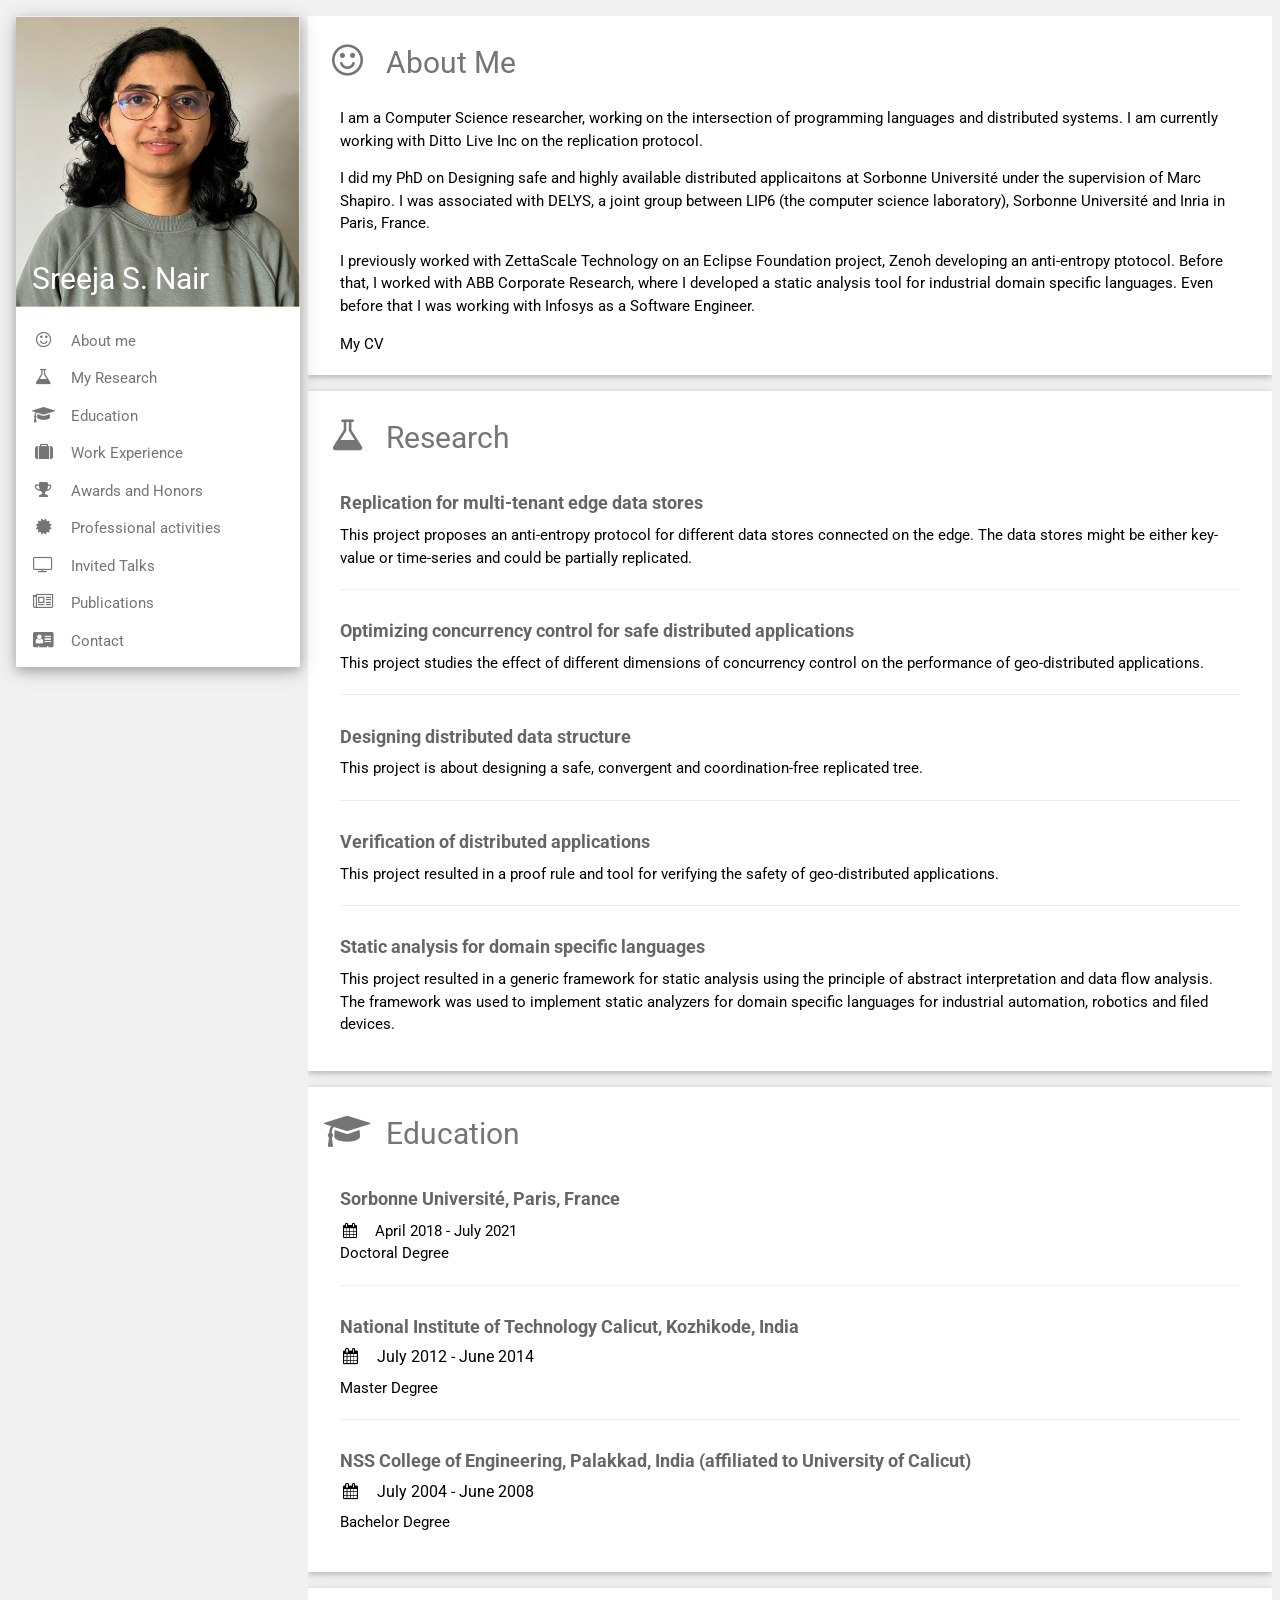
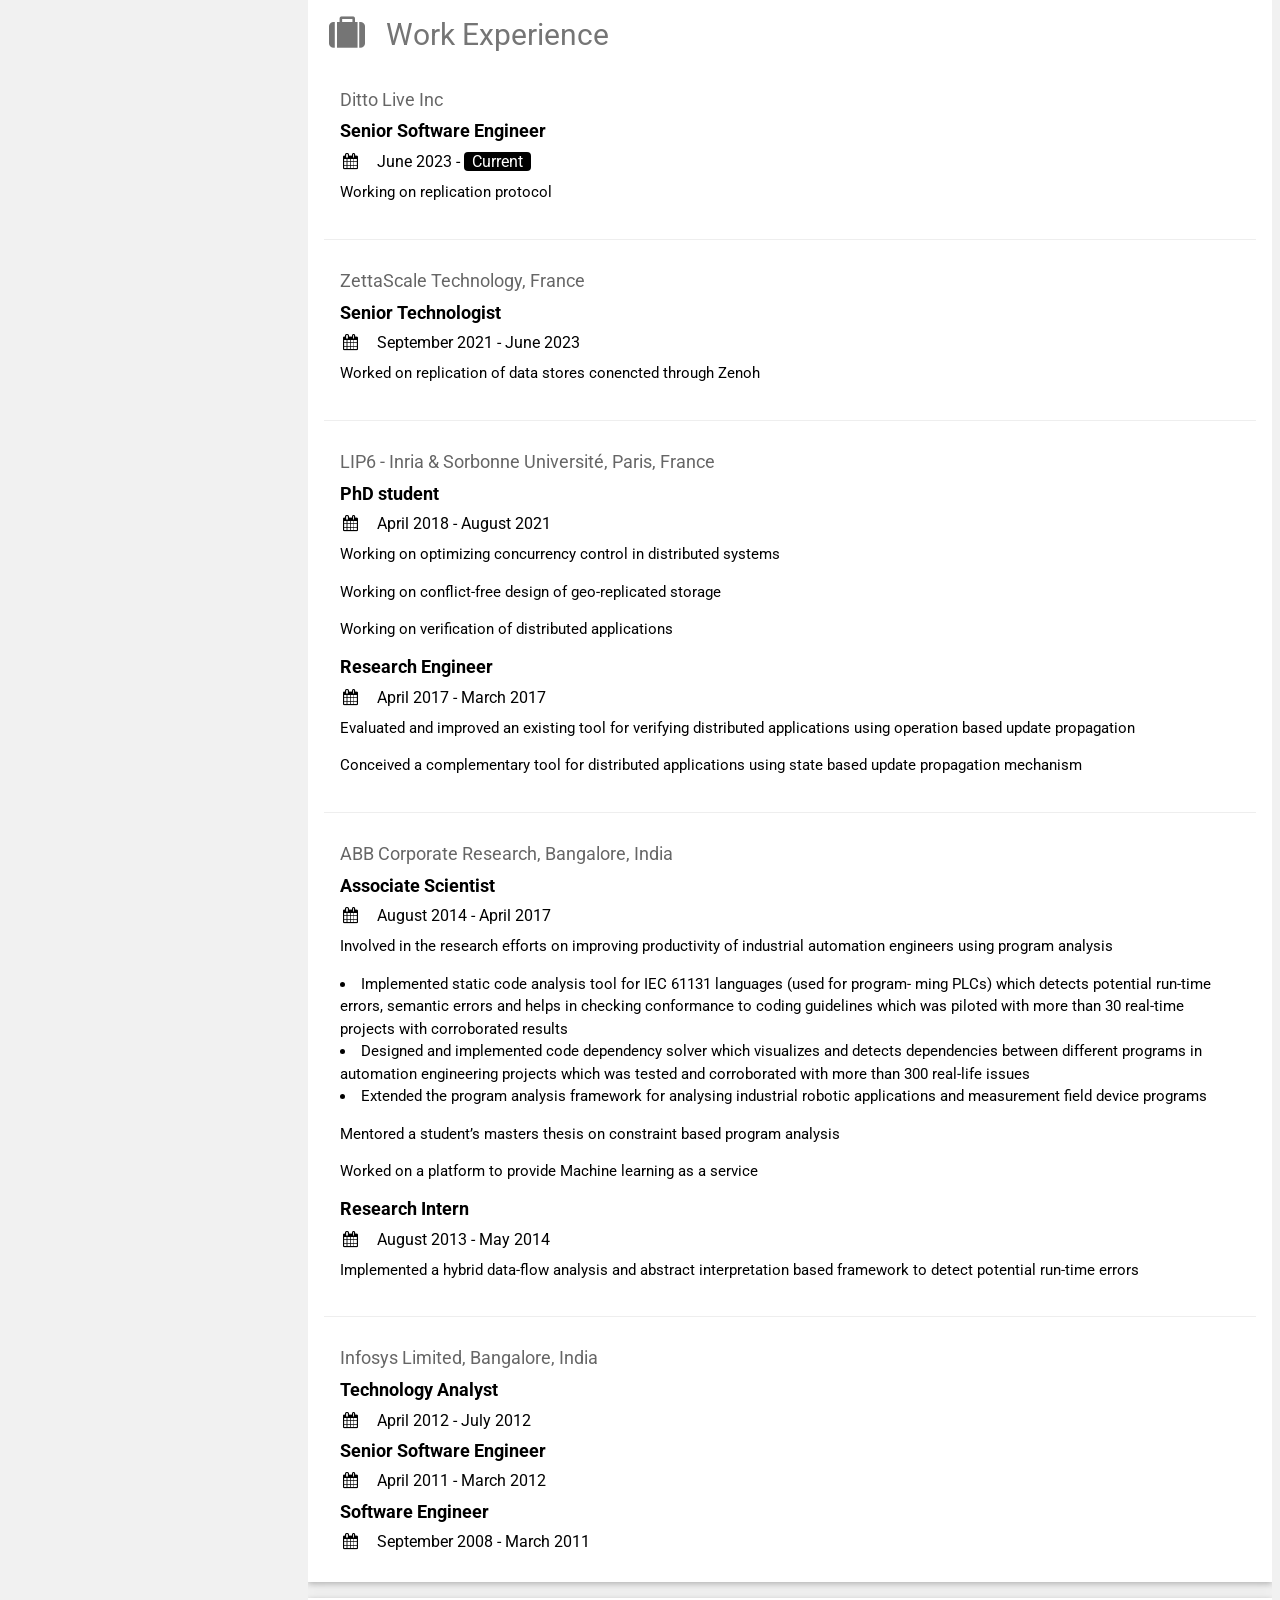
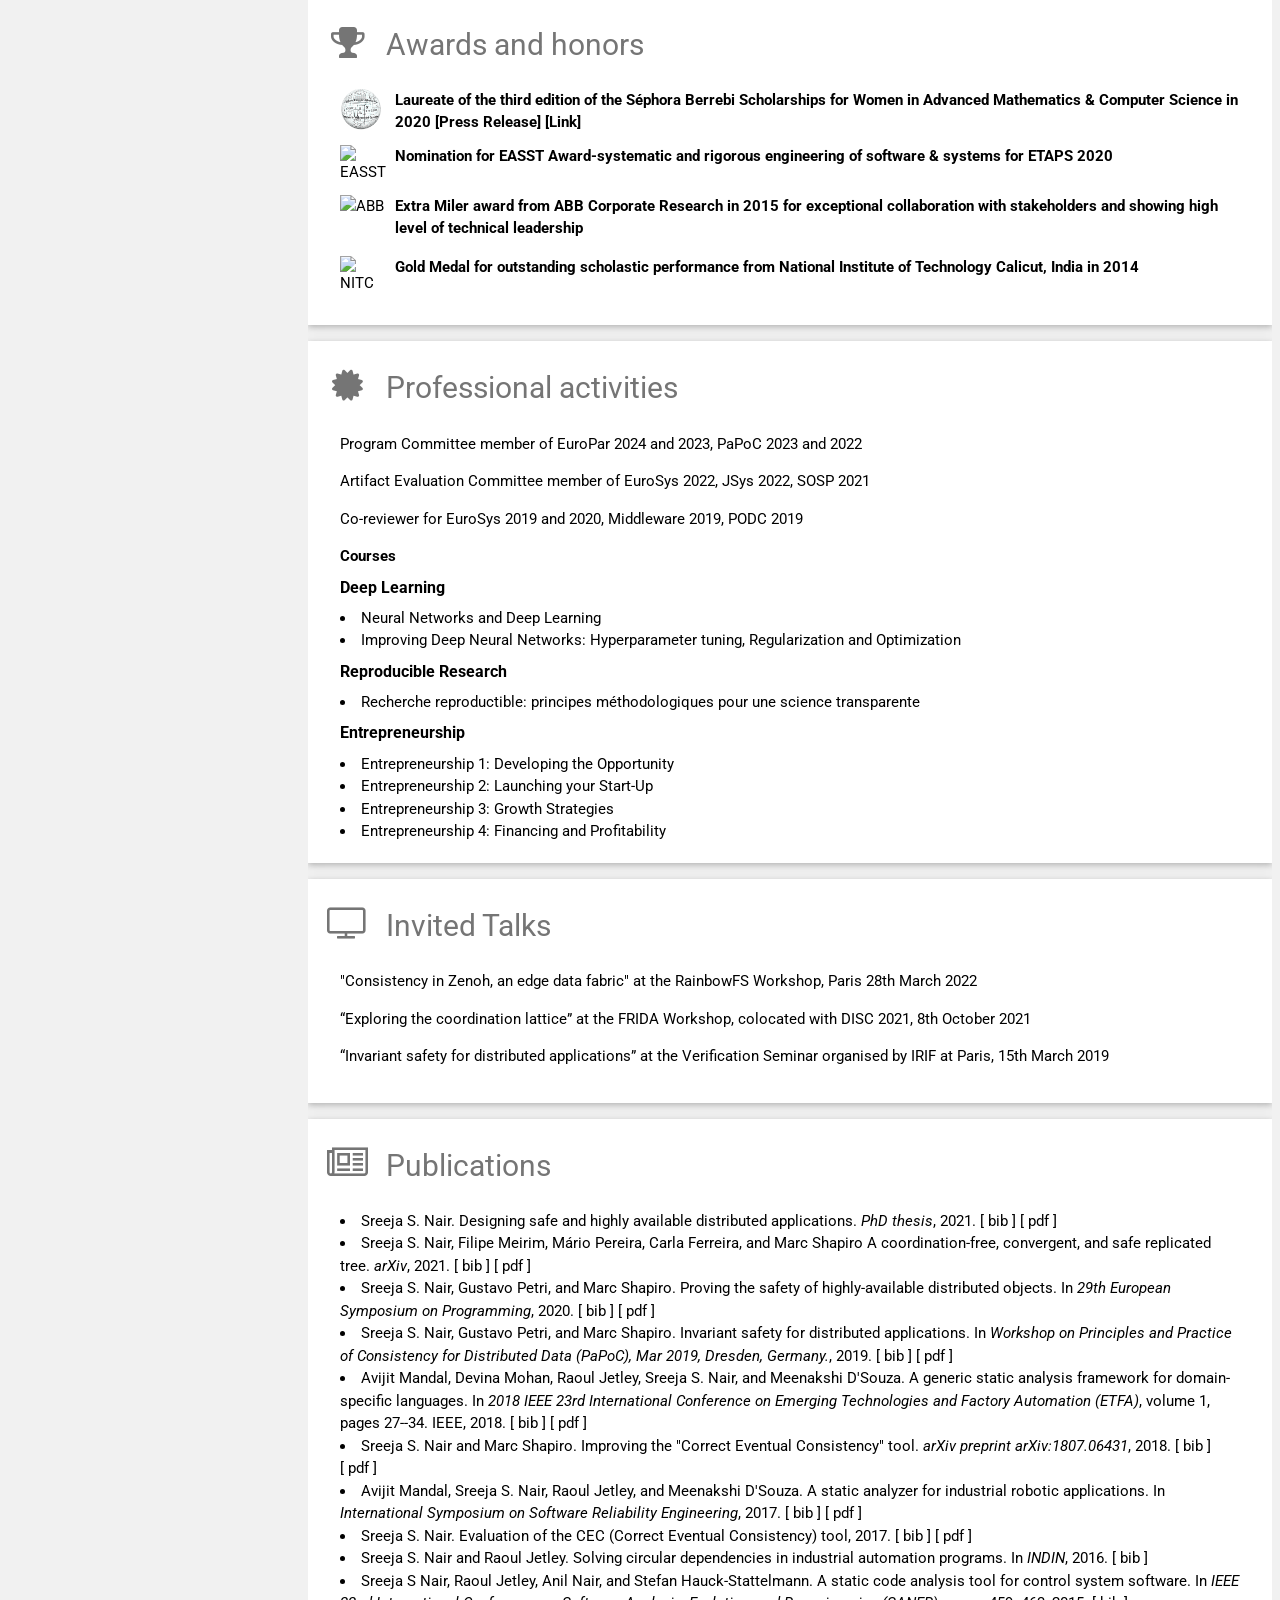
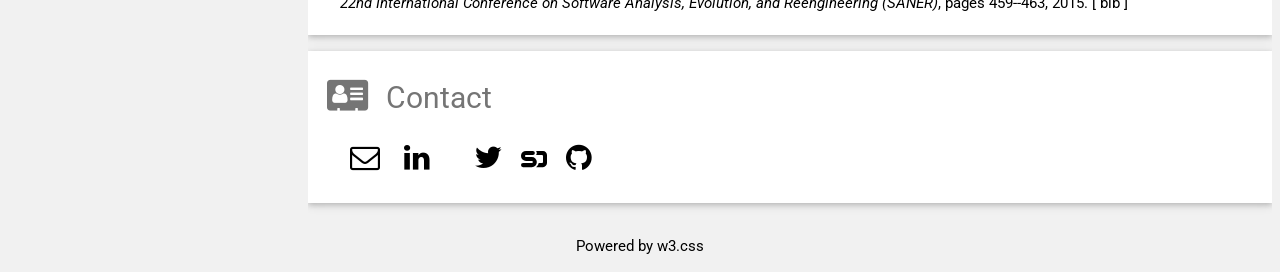
==== index.html @ f1541d81 "Changed research icon and added a favicon" ====
<!DOCTYPE html>
<html>
    <head>
        <!-- Global site tag (gtag.js) - Google Analytics -->
<!--         <script async src="https://www.googletagmanager.com/gtag/js?id=UA-161802198-1"></script>
        <script>
         window.dataLayer = window.dataLayer || [];
         function gtag(){dataLayer.push(arguments);}
         gtag('js', new Date());

         gtag('config', 'UA-161802198-1');
        </script> -->
        <title>Sreeja S. Nair</title>
        <link rel="shortcut icon" type="image/x-icon" href="assets/myAvatar.png">
        <link rel="stylesheet" href="https://maxcdn.bootstrapcdn.com/bootstrap/4.0.0-alpha.6/css/bootstrap.min.css" integrity="sha384-rwoIResjU2yc3z8GV/NPeZWAv56rSmLldC3R/AZzGRnGxQQKnKkoFVhFQhNUwEyJ" crossorigin="anonymous">
        <!-- <title>Sreeja</title> -->
        <meta charset="UTF-8">
        <meta name="viewport" content="width=device-width, initial-scale=1">
        <link rel="stylesheet" href="https://www.w3schools.com/w3css/4/w3.css">
        <link rel='stylesheet' href='https://fonts.googleapis.com/css?family=Roboto'>
        <link rel="stylesheet" href="https://cdnjs.cloudflare.com/ajax/libs/font-awesome/4.7.0/css/font-awesome.min.css">
        <link rel="stylesheet" href="https://cdn.jsdelivr.net/gh/jpswalsh/academicons@1/css/academicons.min.css">
        <style>
         html,body,h1,h2,h3,h4,h5,h6 {font-family: "Roboto", sans-serif}
         @media only screen and (min-width: 600px) {
             div.sticky {
                 position: -webkit-sticky; /* Safari */
                 position: sticky;
                 top: 0;
             }
         }
         div.items {
             padding-bottom: 11px;
         }
         div.section {
             padding-bottom: 20px;
         }
         .contact {
             padding-left: 10px;
             padding-right: 10px;
         }
         a.link {
             color: #673BB7;
         }
        </style>
    </head>
    <body class="w3-light-grey">

        <!-- Page Container -->
        <div class="w3-content w3-margin-top" style="max-width:1400px;">

            <!-- The Grid -->
            <div class="w3-row-padding">

                <!-- Left Column -->

                <div class="w3-col sticky hidden-sm-down" style="max-width:300px">

                    <div class="w3-white w3-text-grey w3-card-4">
                        <div class="w3-display-container">
                            <img src="assets/sreeja-pic.png" style="width:100%" alt="Avatar">
                            <div class="w3-display-bottomleft w3-container w3-text-white">
                                <h2>Sreeja S. Nair</h2>
                            </div>
                        </div>
                        <br>
                        <div class="w3-container">
                            <p><a href="#about_me"><i class="fa fa-smile-o fa-fw w3-margin-right w3-large w3-text-silver"></i>About me</a></p>
                            <p><a href="#research"><i class="fa fa-flask fa-fw w3-margin-right w3-large w3-text-silver"></i>My Research</a></p>
                            <p><a href="#education"><i class="fa fa-mortar-board fa-fw w3-margin-right w3-large w3-text-silver"></i>Education</a></p>
                            <p><a href="#work_experience"><i class="fa fa-suitcase fa-fw w3-margin-right w3-large w3-text-silver"></i>Work Experience</a></p>
                            <p><a href="#awards"><i class="fa fa-trophy fa-fw w3-margin-right w3-large w3-text-silver"></i>Awards and Honors</a></p>
                            <p><a href="#activities"><i class="fa fa-certificate fa-fw w3-margin-right w3-large w3-text-silver"></i>Professional activities</a></p>
                            <p><a href="#talks"><i class="fa fa fa-tv fa-fw w3-margin-right w3-large w3-text-silver"></i>Invited Talks</a></p>
                            <p><a href="#publications"><i class="fa fa-newspaper-o fa-fw w3-margin-right w3-large w3-text-silver"></i>Publications</a></p>
                            <p><a href="#contact"><i class="fa fa-vcard fa-fw w3-margin-right w3-large w3-text-silver"></i>Contact</a></p>
                            <!-- <p><i class="fa fa-phone fa-fw w3-margin-right w3-large w3-text-silver"></i>1224435534</p> -->
                            <!-- <hr> -->

                            <!-- <p class="w3-large"><b><i class="fa fa-asterisk fa-fw w3-margin-right w3-text-silver"></i>Skills</b></p>
                                 <p>Adobe Photoshop</p>
                                 <div class="w3-light-grey w3-round-xlarge w3-small">
                                 <div class="w3-container w3-center w3-round-xlarge w3-silver" style="width:90%">90%</div>
                                 </div>
                                 <p>Photography</p>
                                 <div class="w3-light-grey w3-round-xlarge w3-small">
                                 <div class="w3-container w3-center w3-round-xlarge w3-silver" style="width:80%">
                                 <div class="w3-center w3-text-white">80%</div>
                                 </div>
                                 </div>
                                 <p>Illustrator</p>
                                 <div class="w3-light-grey w3-round-xlarge w3-small">
                                 <div class="w3-container w3-center w3-round-xlarge w3-silver" style="width:75%">75%</div>
                                 </div>
                                 <p>Media</p>
                                 <div class="w3-light-grey w3-round-xlarge w3-small">
                                 <div class="w3-container w3-center w3-round-xlarge w3-silver" style="width:50%">50%</div>
                                 </div>
                                 <br> -->

                            <!-- <p class="w3-large w3-text-theme"><b><i class="fa fa-globe fa-fw w3-margin-right w3-text-silver"></i>Languages</b></p>
                                 <p>English</p>
                                 <div class="w3-light-grey w3-round-xlarge">
                                 <div class="w3-round-xlarge w3-silver" style="height:24px;width:100%"></div>
                                 </div>
                                 <p>Spanish</p>
                                 <div class="w3-light-grey w3-round-xlarge">
                                 <div class="w3-round-xlarge w3-silver" style="height:24px;width:55%"></div>
                                 </div>
                                 <p>German</p>
                                 <div class="w3-light-grey w3-round-xlarge">
                                 <div class="w3-round-xlarge w3-silver" style="height:24px;width:25%"></div>
                                 </div>
                                 <br> -->
                        </div>
                    </div><br>

                    <!-- End Left Column -->
                </div>

                <!-- Right Column -->
                <div class="w3-rest">
                    <div class="w3-container w3-card w3-white w3-margin-bottom section">
                        <span id="about_me">
                            <h2 class="w3-text-grey w3-padding-16"><i class="fa fa-smile-o fa-fw w3-margin-right w3-xxlarge w3-text-silver"></i>About Me</h2>
                        </span>
                        <div class="w3-container">
                            I am a Computer Science researcher, working on the intersection of programming languages and distributed systems. I am currently working with <a class="w3-text-silver" href="https://ditto.live/" target="_blank">Ditto Live Inc</a> on the replication protocol.
                            <!-- , advised by <a class="w3-text-silver" href="https://pages.lip6.fr/Marc.Shapiro/" target="_blank">Marc Shapiro</a>. -->
                            </p>
                            <p>
                                I did my PhD on <a class="w3-text-silver" href="https://tel.archives-ouvertes.fr/tel-03339393" target="_blank">Designing safe and highly available distributed applicaitons</a> at <a class="w3-text-silver" href="https://www.sorbonne-universite.fr/" target="_blank">Sorbonne Université</a> under the supervision of <a class="w3-text-silver" href="https://pages.lip6.fr/Marc.Shapiro/" target="_blank">Marc Shapiro</a>. I was associated with <a class="w3-text-silver" href="https://team.inria.fr/regal/" target="_blank">DELYS</a>, a joint group between <a class="w3-text-silver" href="https://www.lip6.fr/" target="_blank">LIP6</a> (the computer
                                science laboratory), <a class="w3-text-silver" href="https://www.sorbonne-universite.fr/" target="_blank">Sorbonne Université</a> and <a class="w3-text-silver" href="https://www.inria.fr/" target="_blank">Inria</a> in Paris, France.
                            </p>
                            <p>
                                I previously worked with <a class="w3-text-silver" href="https://www.zettascale.tech/" target="_blank">ZettaScale Technology</a> on an Eclipse Foundation project, <a class="w3-text-silver" href="https://zenoh.io/" target="_blank">Zenoh</a> developing an anti-entropy ptotocol.
                                Before that, I worked with <a class="w3-text-silver" href="https://new.abb.com/about/technology/corporate-research-centers" target="_blank">ABB Corporate Research</a>, where I developed a static analysis tool for industrial domain specific languages.
                                Even before that I was working with <a class="w3-text-silver" href="https://www.infosys.com/" target="_blank">Infosys</a> as a Software Engineer.
                            </p>
                        </div>
                        <div class="w3-container">
                          <a href="assets/SreejaSNair_CV.pdf">My CV</a>
                        </div>
                    </div>

                    <div class="w3-container w3-card w3-white w3-margin-bottom section">
                        <span id="research">
                            <h2 class="w3-text-grey w3-padding-16"><i class="fa fa-flask fa-fw w3-margin-right w3-xxlarge w3-text-silver"></i>Research</h2>
                        </span>
                        <div class="w3-container">
                            <h5 class="w3-opacity"><b>Replication for multi-tenant edge data stores</b></h5>
                            <p>This project proposes an anti-entropy protocol for different data stores connected on the edge. The data stores might be either key-value or time-series and could be partially replicated.</p>
                            <hr>
                        </div>
                        <div class="w3-container">
                            <h5 class="w3-opacity"><b>Optimizing concurrency control for safe distributed applications</b></h5>
                            <p>This project studies the effect of different dimensions of concurrency control on the performance of geo-distributed applications.</p>
                            <hr>
                        </div>
                        <div class="w3-container">
                            <h5 class="w3-opacity"><b>Designing distributed data structure</b></h5>
                            <p>This project is about designing a safe, convergent and coordination-free replicated tree.</p>
                            <hr>
                        </div>
                        <div class="w3-container">
                            <h5 class="w3-opacity"><b>Verification of distributed applications</b></h5>
                            <p>This project resulted in a proof rule and tool for verifying the safety of geo-distributed applications.</p>
                            <hr>
                        </div>
                        <div class="w3-container">
                            <h5 class="w3-opacity"><b>Static analysis for domain specific languages</b></h5>
                            <p>This project resulted in a generic framework for static analysis using the principle of abstract interpretation and data flow analysis. The framework was used to implement static analyzers for domain specific languages for industrial automation, robotics and filed devices.</p>
                        </div>
                    </div>

                    <div class="w3-container w3-card w3-white w3-margin-bottom">
                        <span id="education">
                            <h2 class="w3-text-grey w3-padding-16"><i class="fa fa-mortar-board fa-fw w3-margin-right w3-xxlarge w3-text-silver"></i>Education</h2>
                        </span>
                        <div class="w3-container">
                            <h5 class="w3-opacity"><b>Sorbonne Université, Paris, France</b></h5>
                            <div class="w3-text-silver"><i class="fa fa-calendar fa-fw w3-margin-right"></i>April 2018 - July 2021</div>
                            <p>Doctoral Degree</p>
                            <hr>
                        </div>
                        <div class="w3-container">
                            <h5 class="w3-opacity"><b>National Institute of Technology Calicut, Kozhikode, India</b></h5>
                            <h6 class="w3-text-silver"><i class="fa fa-calendar fa-fw w3-margin-right"></i>July 2012 - June 2014</h6>
                            <p>Master Degree</p>
                            <hr>
                        </div>
                        <div class="w3-container">
                            <h5 class="w3-opacity"><b>NSS College of Engineering, Palakkad, India (affiliated to University of Calicut)</b></h5>
                            <h6 class="w3-text-silver"><i class="fa fa-calendar fa-fw w3-margin-right"></i>July 2004 - June 2008</h6>
                            <p>Bachelor Degree</p><br>
                        </div>
                    </div>

                    <div class="w3-container w3-card w3-white w3-margin-bottom section">
                        <span id="work_experience">
                            <h2 class="w3-text-grey w3-padding-16"><i class="fa fa-suitcase fa-fw w3-margin-right w3-xxlarge w3-text-silver"></i>Work Experience</h2>
                        </span>
                        <div class="w3-container">
                            <h5 class="w3-opacity">Ditto Live Inc</h5>
                            <h5 class="w3-text-silver"><b>Senior Software Engineer</b></h5>
                            <h6 class="w3-text-silver"><i class="fa fa-calendar fa-fw w3-margin-right"></i>June 2023 - <span class="w3-tag w3-silver w3-round">Current</span></h6>
                            <p> Working on replication protocol</p>
                        </div>
                        <hr>
                        <div class="w3-container">
                            <h5 class="w3-opacity">ZettaScale Technology, France</h5>
                            <h5 class="w3-text-silver"><b>Senior Technologist</b></h5>
                            <h6 class="w3-text-silver"><i class="fa fa-calendar fa-fw w3-margin-right"></i>September 2021 - June 2023 </h6>
                            <p> Worked on replication of data stores conencted through Zenoh</p>
                        </div>
                        <hr>
                        <div class="w3-container">
                            <h5 class="w3-opacity">LIP6 - Inria & Sorbonne Université, Paris, France</h5>
                            <h5 class="w3-text-silver"><b>PhD student</b></h5>
                            <h6 class="w3-text-silver"><i class="fa fa-calendar fa-fw w3-margin-right"></i>April 2018 - August 2021 </h6>
                            <p> Working on optimizing concurrency control in distributed systems </p>
                            <p> Working on conflict-free design of geo-replicated storage</p>
                            <p> Working on verification of distributed applications</p>
                            <h5 class="w3-text-silver"><b>Research Engineer</b></h5>
                            <h6 class="w3-text-silver"><i class="fa fa-calendar fa-fw w3-margin-right"></i>April 2017 - March 2017</h6>
                            <p>Evaluated and improved an existing tool for verifying distributed applications using operation based update propagation</p>
                            <p>Conceived a complementary tool for distributed applications using state based update propagation mechanism</p>
                        </div>
                        <hr>
                        <div class="w3-container">
                            <h5 class="w3-opacity">ABB Corporate Research, Bangalore, India</h5>
                            <h5 class="w3-text-silver"><b>Associate Scientist</b></h5>
                            <h6 class="w3-text-silver"><i class="fa fa-calendar fa-fw w3-margin-right"></i>August 2014 - April 2017</h6>
                            <p>Involved in the research efforts on improving productivity of industrial automation engineers using program analysis
                                <li>Implemented static code analysis tool for IEC 61131 languages (used for program- ming PLCs) which detects potential run-time errors, semantic errors and helps in checking conformance to coding guidelines which was piloted with more than 30 real-time projects with corroborated results</li>
                                <li>Designed and implemented code dependency solver which visualizes and detects dependencies between different programs in automation engineering projects which was tested and corroborated with more than 300 real-life issues</li>
                                <li> Extended the program analysis framework for analysing industrial robotic applications and measurement field device programs</li>
                            </p>
                            <p>Mentored a student’s masters thesis on constraint based program analysis</p>
                            <p>Worked on a platform to provide Machine learning as a service</p>
                            <h5 class="w3-text-silver"><b>Research Intern</b></h5>
                            <h6 class="w3-text-silver"><i class="fa fa-calendar fa-fw w3-margin-right"></i>August 2013 - May 2014</h6>
                            <p>Implemented a hybrid data-flow analysis and abstract interpretation based framework to detect potential run-time errors</p>
                        </div>
                        <hr>
                        <div class="w3-container">
                            <h5 class="w3-opacity">Infosys Limited, Bangalore, India</h5>
                            <h5 class="w3-text-silver"><b>Technology Analyst</b></h5>
                            <h6 class="w3-text-silver"><i class="fa fa-calendar fa-fw w3-margin-right"></i>April 2012 - July 2012</h6>
                            <!-- <p>Designed, developed and documented database for a portfolio of applications for British Telecom</p> -->
                            <h5 class="w3-text-silver"><b>Senior Software Engineer</b></h5>
                            <h6 class="w3-text-silver"><i class="fa fa-calendar fa-fw w3-margin-right"></i>April 2011 - March 2012</h6>
                            <!-- <p>Integrated client’s billing system with a Geographical Information System</p> -->
                            <!-- <p>Proposed and implemented a method for automated data validation</p> -->
                            <h5 class="w3-text-silver"><b>Software Engineer</b></h5>
                            <h6 class="w3-text-silver"><i class="fa fa-calendar fa-fw w3-margin-right"></i>September 2008 - March 2011</h6>
                            <!-- <p>Developed and maintained tool for workforce optimization</p> -->
                        </div>
                    </div>

                    <div class="w3-container w3-card w3-white w3-margin-bottom section">
                        <span id="awards">
                            <h2 class="w3-text-grey w3-padding-16"><i class="fa fa-trophy fa-fw w3-margin-right w3-xxlarge w3-text-silver"></i>Awards and honors</h2>
                        </span>
                        <div class="w3-container items">
                            <div style="float:left; width: 55px;">
                                <img src="assets/sephora.webp" style="width: 95%; padding-right: 10px;" alt="Sephora">
                            </div>
                            <div>
                                <b>Laureate of the third edition of the Séphora Berrebi Scholarships for Women in Advanced Mathematics & Computer Science in 2020 <a href="assets/press_release_sephora.pdf">[Press Release]</a> <a href="https://www.sephoraberrebi.ai/thrid-edition-1" target="_blank">[Link]</a></b>
                            </div>
                        </div>
                        <div class="w3-container items">
                            <div style="float:left; width: 55px;">
                                <img src="http://easst.aulp.co.uk/mod/easst-modifications/graphics/logo.png" style="width: 95%; padding-right: 10px;" alt="EASST">
                            </div>
                            <div>
                                <b>Nomination for EASST Award-systematic and rigorous engineering of software & systems for ETAPS 2020</b><br>
                            </div>
                        </div>
                        <div class="w3-container items">
                            <div style="float:left; width: 55px; height: 50px">
                                <img src="https://upload.wikimedia.org/wikipedia/commons/0/00/ABB_logo.svg" style="width: 95%; padding-right: 10px;" alt="ABB">
                            </div>
                            <div>
                                <b>Extra Miler award from ABB Corporate Research in 2015 for exceptional collaboration with stakeholders and showing high level of technical leadership</b><br>
                            </div>
                        </div>
                        <div class="w3-container items">
                            <div style="float:left; width: 55px;">
                                <img src="https://upload.wikimedia.org/wikipedia/en/d/d0/National_Institute_of_Technology%2C_Calicut_Logo.png" style="width: 95%; padding-right: 10px;" alt="NITC">
                            </div>
                            <div>
                                <b>Gold Medal for outstanding scholastic performance from National Institute of Technology Calicut, India in 2014</b>
                            </div>
                        </div>
                    </div>

                    <div class="w3-container w3-card w3-white w3-margin-bottom section">
                        <span id="activities">
                            <h2 class="w3-text-grey w3-padding-16"><i class="fa fa-certificate fa-fw w3-margin-right w3-xxlarge w3-text-silver"></i>Professional activities</h2>
                        </span>
                        <div class="w3-container">
                            <p>Program Committee member of <a href="https://papoc-workshop.github.io/2022/index.html">EuroPar 2024 and 2023, PaPoC 2023 and 2022</a></p>
                            <p>Artifact Evaluation Committee member of <a href="https://sysartifacts.github.io/eurosys2022/">EuroSys 2022</a>, <a href="https://www.jsys.org/">JSys 2022</a>, <a href="https://sysartifacts.github.io/sosp2021/">SOSP 2021</a></p>
                            <p>Co-reviewer for EuroSys 2019 and 2020, Middleware 2019, PODC 2019</p>
                            <b>Courses</b>
                            <h6 class="w3-text-silver"><b>Deep Learning</b></h6>
                            <li><a href="https://coursera.org/share/35973d3d39a9d0ba0794232bc85a3269" target="_blank">Neural Networks and Deep Learning</a></li>
                            <li><a href="https://coursera.org/share/7d7381898d1515e1d35d13dc0382f5d6" target="_blank">Improving Deep Neural Networks: Hyperparameter tuning, Regularization and Optimization</a></li>
                            <h6 class="w3-text-silver"><b>Reproducible Research</b></h6>
                            <li><a href="assets/mooc-certi-reproducibleresearch.pdf" target="_blank">Recherche reproductible: principes méthodologiques pour une science transparente</a></li>
                            <h6 class="w3-text-silver"><b>Entrepreneurship</b></h6>
                            <li><a href="https://coursera.org/share/ba518302297606c6ee455db093d2e9e9" target="_blank">Entrepreneurship 1: Developing the Opportunity</a></li>
                            <li><a href="https://coursera.org/share/d501188cfef71192dbbfa1e592979384" target="_blank">Entrepreneurship 2: Launching your Start-Up</a></li>
                            <li><a href="https://coursera.org/share/e0a199ebc86f70ee310aa0369eac8b21" target="_blank">Entrepreneurship 3: Growth Strategies</a></li>
                            <li><a href="https://coursera.org/share/d6be7371ba9418bf3cadb5ec5bc23092" target="_blank">Entrepreneurship 4: Financing and Profitability</a></li>
                        </div>
                    </div>

                    <div class="w3-container w3-card w3-white w3-margin-bottom section">
                        <span id="talks">
                            <h2 class="w3-text-grey w3-padding-16"><i class="fa fa fa-tv fa-fw w3-margin-right w3-xxlarge w3-text-silver"></i>Invited Talks</h2>
                        </span>
                        <div class="w3-container">
                            <p>"Consistency in Zenoh, an edge data fabric" at the RainbowFS Workshop, Paris 28th March 2022</p>
                            <p>“Exploring the coordination lattice” at the FRIDA Workshop, colocated with DISC 2021, 8th October 2021</p>
                            <p>“Invariant safety for distributed applications” at the Verification Seminar organised by IRIF at Paris, 15th March 2019</p>
                        </div>
                    </div>

                    <div class="w3-container w3-card w3-white w3-margin-bottom section">
                        <span id="publications">
                            <h2 class="w3-text-grey w3-padding-16"><i class="fa fa-newspaper-o fa-fw w3-margin-right w3-xxlarge w3-text-silver"></i>Publications</h2>
                        </span>
                        <div class="w3-container">
                            <li>Sreeja&nbsp;S. Nair.
                                Designing safe and highly available distributed applications.
                                <em>PhD thesis</em>, 2021.
                                [&nbsp;<a href="assets/pub_bib.html#nair:tel-03339393">bib</a>&nbsp;]
                                [&nbsp;<a href="https://tel.archives-ouvertes.fr/tel-03339393", target="_blank">pdf</a>&nbsp;]
                            </li>
                            <li>Sreeja&nbsp;S. Nair, Filipe Meirim, Mário Pereira, Carla Ferreira, and Marc Shapiro
                                A coordination-free, convergent, and safe replicated tree.
                                <em>arXiv</em>, 2021.
                                [&nbsp;<a href="assets/pub_bib.html#nair:hal-03150817">bib</a>&nbsp;]
                                [&nbsp;<a href="https://hal.archives-ouvertes.fr/hal-03150817", target="_blank">pdf</a>&nbsp;]
                            </li>
                            <li>Sreeja&nbsp;S. Nair, Gustavo Petri, and Marc Shapiro.
                                Proving the safety of highly-available distributed objects.
                                In <em>29th European Symposium on Programming</em>, 2020.
                                [&nbsp;<a href="assets/pub_bib.html#nair2020proving">bib</a>&nbsp;]
                                [&nbsp;<a href="https://hal.archives-ouvertes.fr/hal-02424317/document", target="_blank">pdf</a>&nbsp;]
                            </li>
                            <li>Sreeja&nbsp;S. Nair, Gustavo Petri, and Marc Shapiro.
                                Invariant safety for distributed applications.
                                In <em>Workshop on Principles and Practice of Consistency for
                                Distributed Data (PaPoC), Mar 2019, Dresden, Germany.</em>, 2019.
                                [&nbsp;<a href="assets/pub_bib.html#nair2019invariant">bib</a>&nbsp;]
                                [&nbsp;<a href="https://hal.inria.fr/hal-02052012/document", target="_blank">pdf</a>&nbsp;]
                              </li>
                            <li>Avijit Mandal, Devina Mohan, Raoul Jetley, Sreeja&nbsp;S. Nair, and Meenakshi D'Souza.
                                A generic static analysis framework for domain-specific languages.
                                In <em>2018 IEEE 23rd International Conference on Emerging
                                Technologies and Factory Automation (ETFA)</em>, volume&nbsp;1, pages 27--34. IEEE,
                                2018.
                                [&nbsp;<a href="assets/pub_bib.html#mandal2018generic">bib</a>&nbsp;]
                                [&nbsp;<a href="publications/etfa2018.pdf", target="_blank">pdf</a>&nbsp;]
                              </li>
                            <li>Sreeja&nbsp;S. Nair and Marc Shapiro.
                                Improving the "Correct Eventual Consistency" tool.
                                <em>arXiv preprint arXiv:1807.06431</em>, 2018.
                                [&nbsp;<a href="assets/pub_bib.html#nair2018improving">bib</a>&nbsp;]
                                [&nbsp;<a href="https://hal.inria.fr/hal-01832888/document", target="_blank">pdf</a>&nbsp;]
                              </li>
                            <li>Avijit Mandal, Sreeja&nbsp;S. Nair, Raoul Jetley, and Meenakshi D'Souza.
                                A static analyzer for industrial robotic applications.
                                In <em>International Symposium on Software Reliability Engineering</em>,
                                2017.
                                [&nbsp;<a href="assets/pub_bib.html#mandal2017static">bib</a>&nbsp;]
                                [&nbsp;<a href="publications/issre2017.pdf", target="_blank">pdf</a>&nbsp;]
                              </li>
                            <li>Sreeja&nbsp;S. Nair.
                                Evaluation of the CEC (Correct Eventual Consistency) tool, 2017.
                                [&nbsp;<a href="assets/pub_bib.html#nair2017evaluation">bib</a>&nbsp;]
                                [&nbsp;<a href="https://hal.inria.fr/hal-01628719v2/document", target="_blank">pdf</a>&nbsp;]
                              </li>
                            <li>Sreeja&nbsp;S. Nair and Raoul Jetley.
                                Solving circular dependencies in industrial automation programs.
                                In <em>INDIN</em>, 2016.
                                [&nbsp;<a href="assets/pub_bib.html#nair2016solving">bib</a>&nbsp;]
                                <!-- [&nbsp;<a href="", target="_blank">pdf</a>&nbsp;] -->
                              </li>
                            <li>Sreeja&nbsp;S Nair, Raoul Jetley, Anil Nair, and Stefan Hauck-Stattelmann.
                                A static code analysis tool for control system software.
                                In <em>IEEE 22nd International Conference on Software Analysis,
                                Evolution, and Reengineering (SANER)</em>, pages 459--463, 2015.
                                [&nbsp;<a href="assets/pub_bib.html#nair2015static">bib</a>&nbsp;]
                                <!-- [&nbsp;<a href="", target="_blank">pdf</a>&nbsp;] -->
                              </li>
                        </div>
                    </div>

                    <div class="w3-container w3-card w3-white w3-margin-bottom section">
                        <span id="contact">
                            <h2 class="w3-text-grey w3-padding-16"><i class="fa fa-vcard fa-fw w3-margin-right w3-xxlarge w3-text-silver"></i>Contact</h2>
                        </span>
                        <div class="w3-container">
                            <a href="mailto:sreeja.in@gmail.com"><i class="fa fa-envelope-o fa-2x contact"></i></a>
                            <a href="https://www.linkedin.com/in/sreejasn" target="_blank"><i class="fa fa-linkedin w3-hover-opacity fa-2x contact"></i></a>
                            <a href="https://scholar.google.com/citations?user=qmFAUpwAAAAJ&hl=en" target="_blank"><i class="ai ai-google-scholar w3-hover-opacity contact ai-2x"></i></a>
                            <a href="https://twitter.com/sreejas" target="_blank"><i class="fa fa-twitter w3-hover-opacity fa-2x contact"></i></a>
                            <a href="https://speakerdeck.com/sreeja" target="_blank"><img src="assets/speakerdeck.svg" style="width:4%; padding-bottom: 10px; padding-left: 5px; padding-right: 5px;" alt="Speaker deck"></a>
                            <a href="https://github.com/sreeja" target="_blank"><i class="fa fa-github w3-hover-opacity fa-2x contact"></i></a>
                            <a href="https://orcid.org/0000-0001-7834-8881" target="_blank"><i class="ai ai-orcid w3-hover-opacity contact ai-2x"></i></a>
                            <!-- <a href="http://member.acm.org/~sreejanair2" target="_blank"><i class="ai ai-acm w3-hover-opacity contact ai-2x"></i></a> -->
                        </div>
                    </div>

                    <!-- End Right Column -->
                </div>

                <!-- End Grid -->
            </div>

            <!-- End Page Container -->
        </div>

        <footer class="w3-container w3-center w3-margin-top">
            <p>Powered by <a href="https://www.w3schools.com/w3css/default.asp" target="_blank">w3.css</a></p>
        </footer>

    </body>
</html>
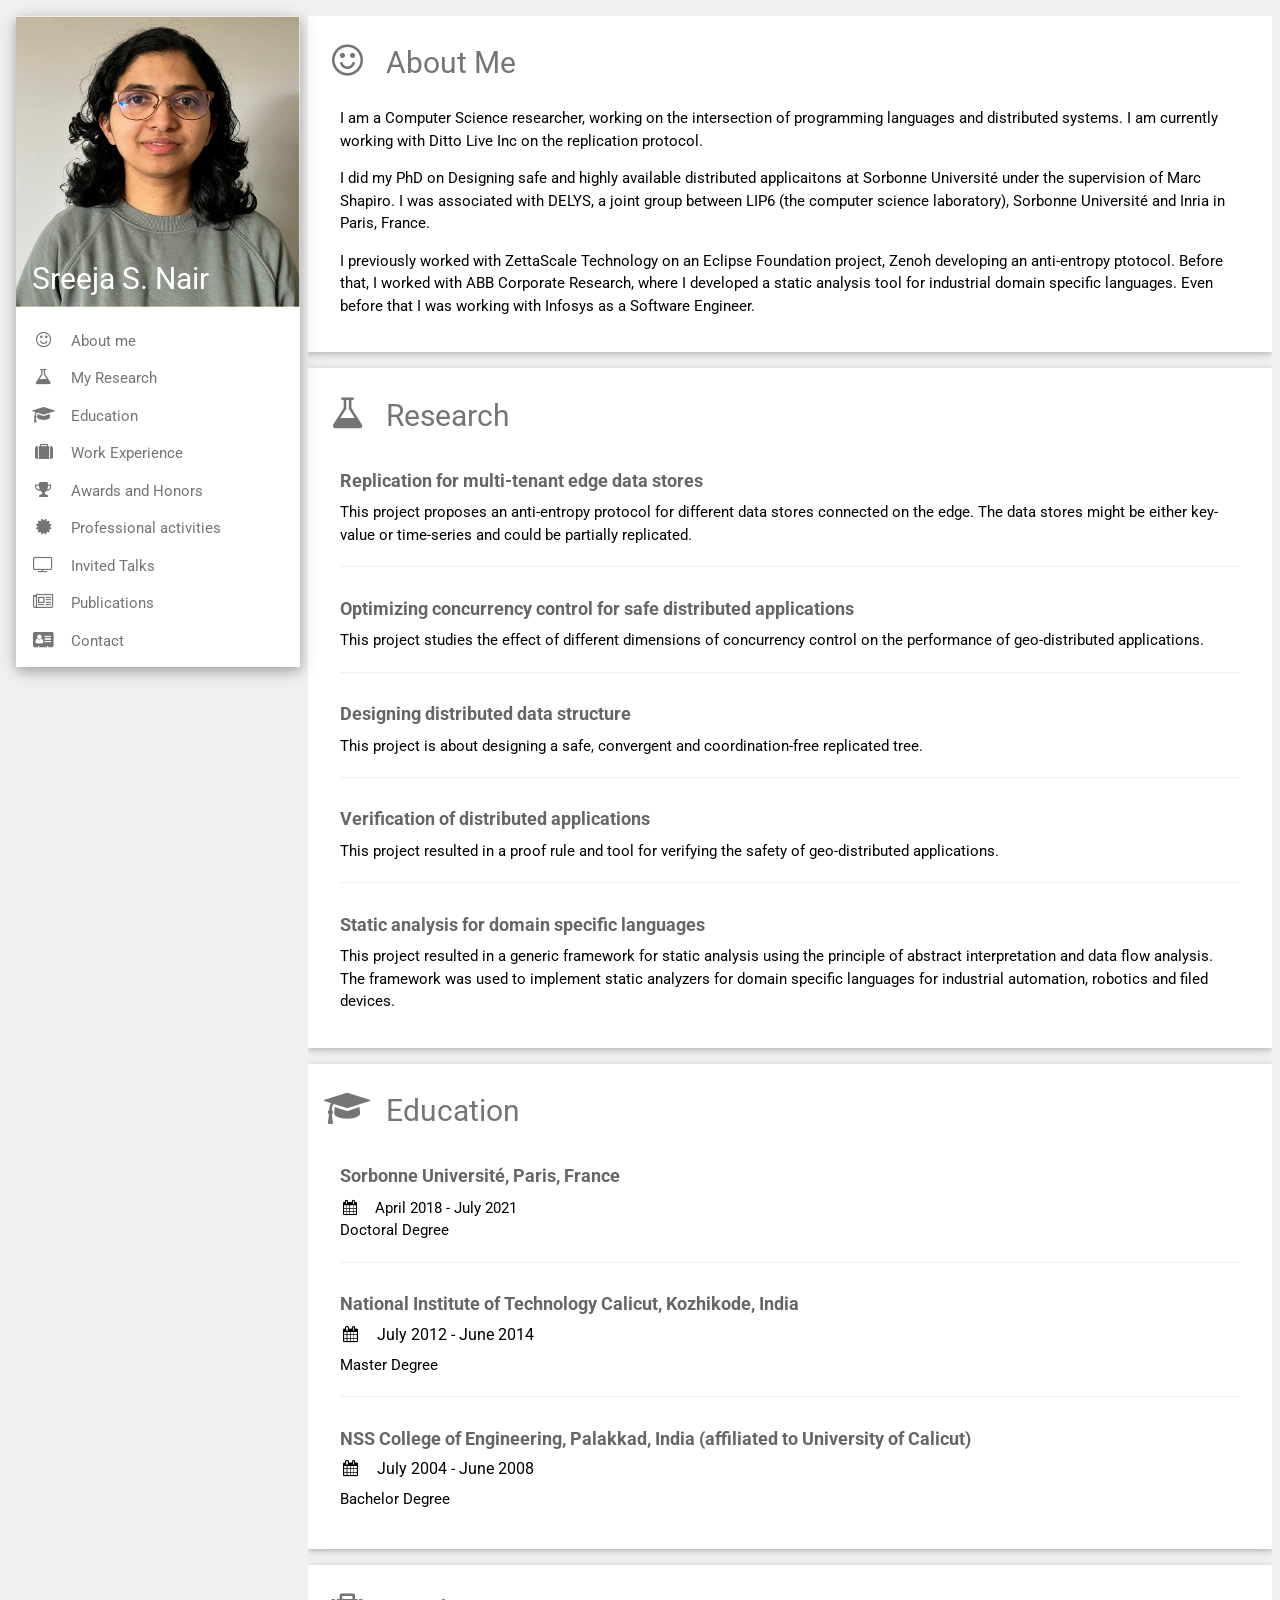
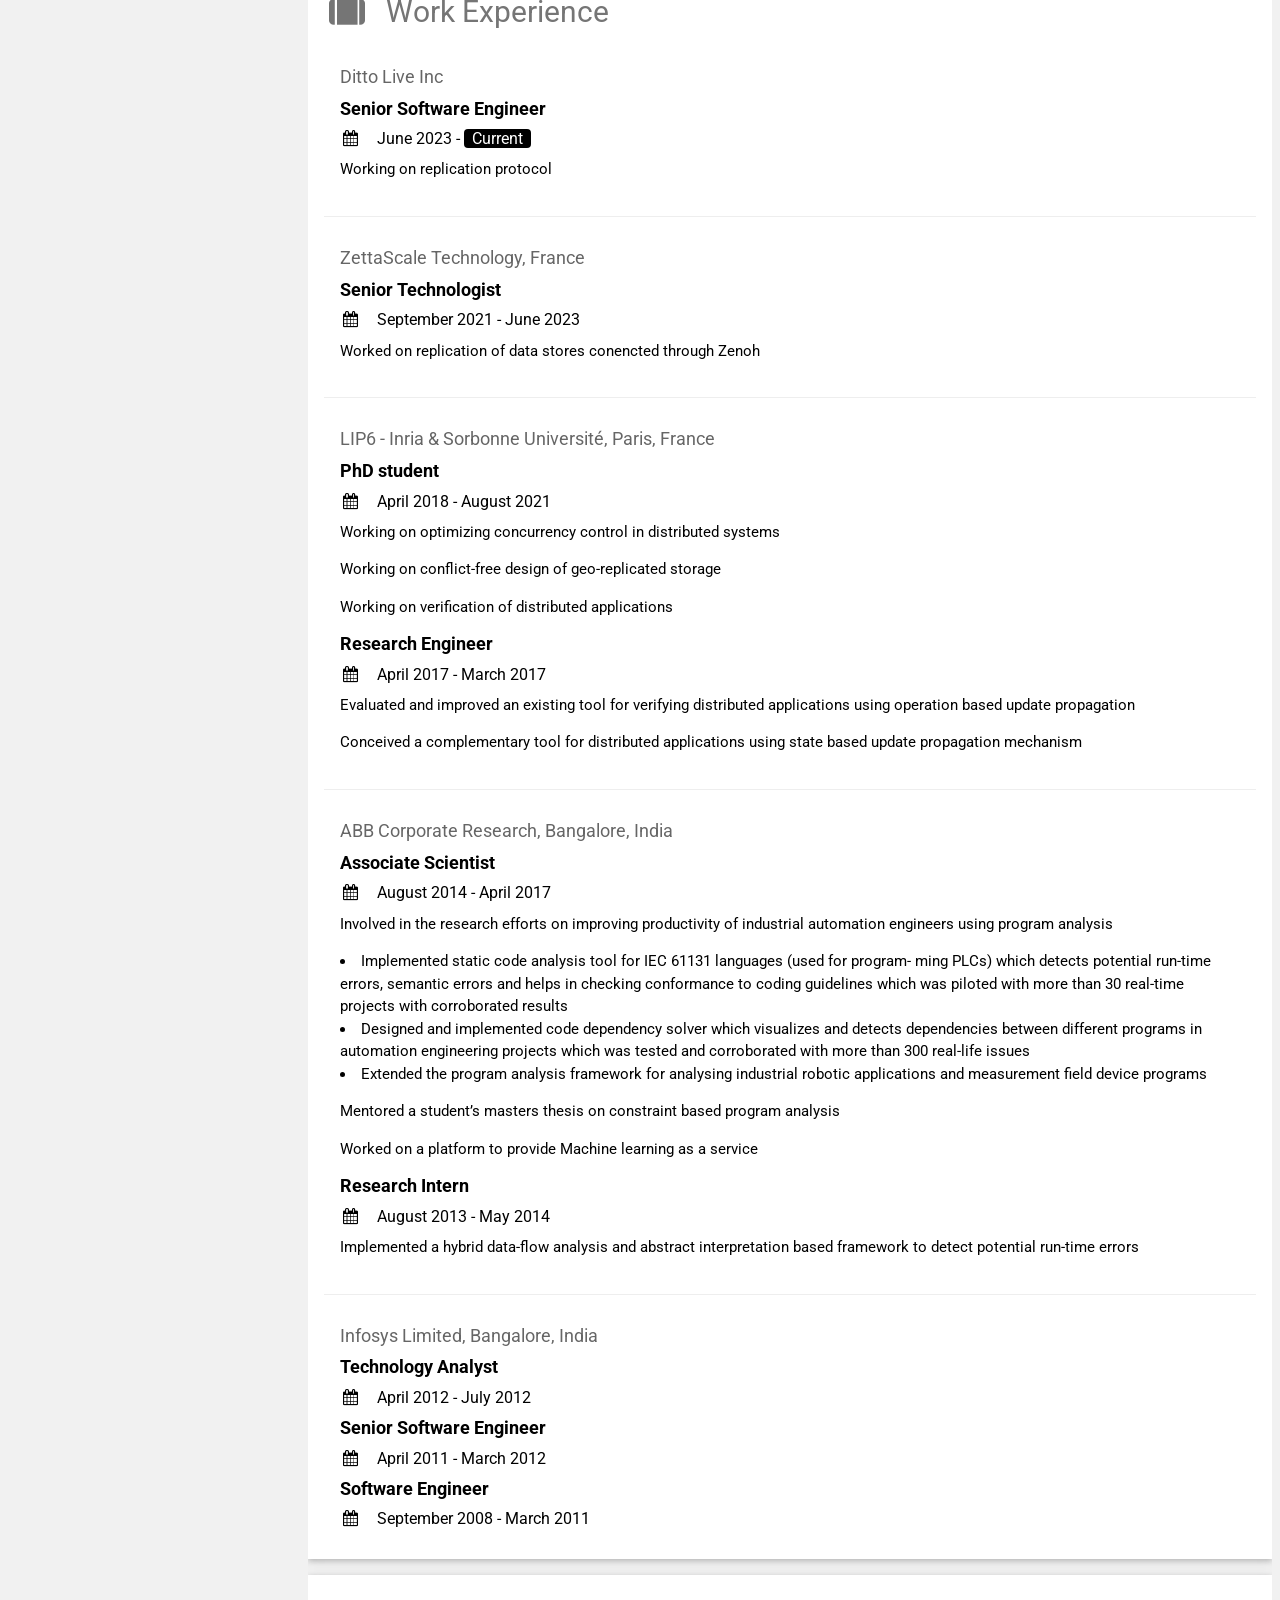
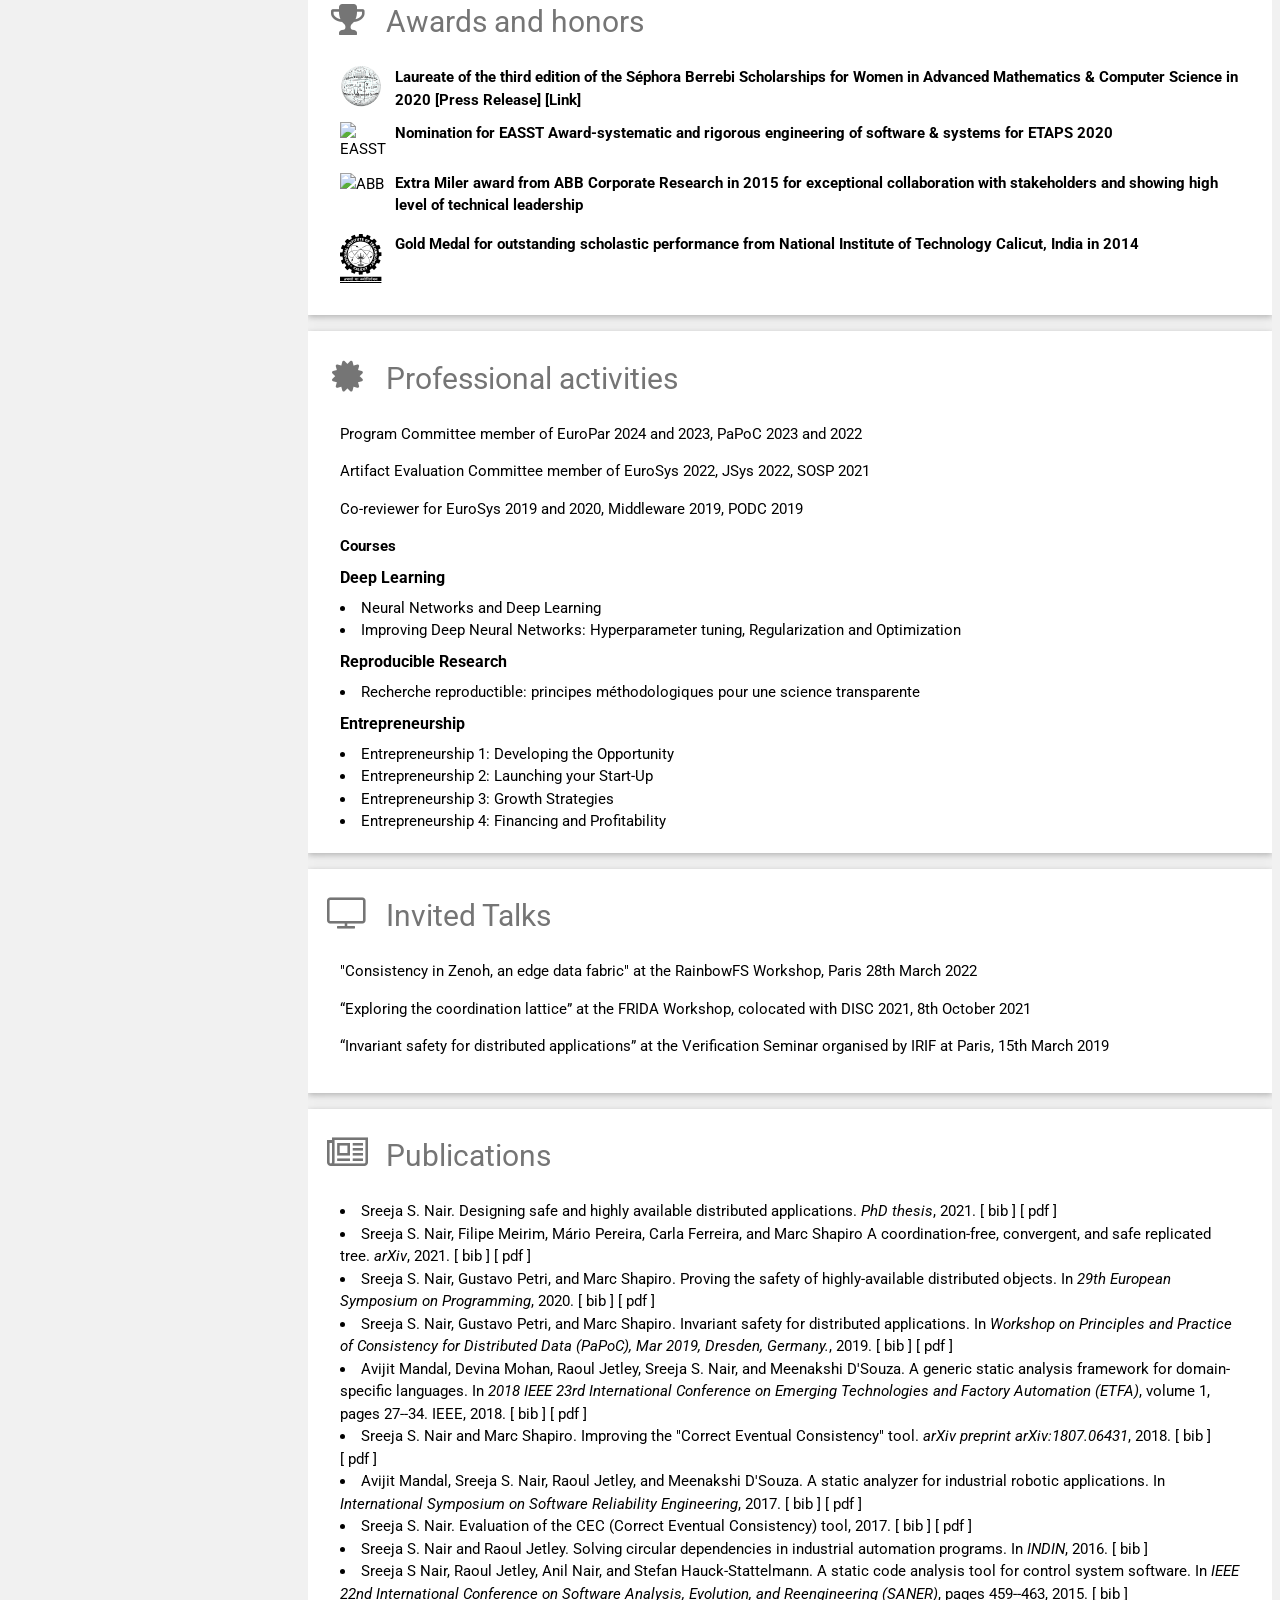
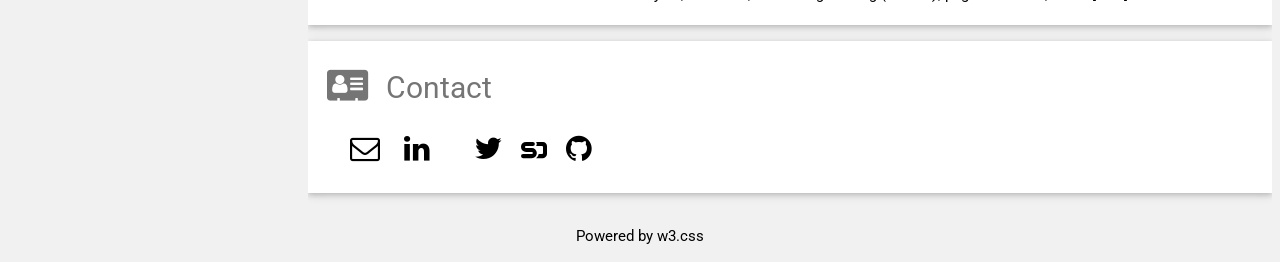
==== commit d4c47519: "Edited links" ====
--- a/index.html
+++ b/index.html
@@ -138,9 +138,9 @@
                                 Even before that I was working with <a class="w3-text-silver" href="https://www.infosys.com/" target="_blank">Infosys</a> as a Software Engineer.
                             </p>
                         </div>
-                        <div class="w3-container">
-                          <a href="assets/SreejaSNair_CV.pdf">My CV</a>
-                        </div>
+                        <!-- <div class="w3-container">
+                             <a href="assets/SreejaSNair_CV.pdf">My CV</a>
+                             </div> -->
                     </div>
 
                     <div class="w3-container w3-card w3-white w3-margin-bottom section">
@@ -288,7 +288,7 @@
                         </div>
                         <div class="w3-container items">
                             <div style="float:left; width: 55px;">
-                                <img src="https://upload.wikimedia.org/wikipedia/en/d/d0/National_Institute_of_Technology%2C_Calicut_Logo.png" style="width: 95%; padding-right: 10px;" alt="NITC">
+                                <img src="assets/nitc.svg" style="width: 95%; padding-right: 10px;" alt="NITC">
                             </div>
                             <div>
                                 <b>Gold Medal for outstanding scholastic performance from National Institute of Technology Calicut, India in 2014</b>
@@ -301,7 +301,7 @@
                             <h2 class="w3-text-grey w3-padding-16"><i class="fa fa-certificate fa-fw w3-margin-right w3-xxlarge w3-text-silver"></i>Professional activities</h2>
                         </span>
                         <div class="w3-container">
-                            <p>Program Committee member of <a href="https://papoc-workshop.github.io/2022/index.html">EuroPar 2024 and 2023, PaPoC 2023 and 2022</a></p>
+                            <p>Program Committee member of EuroPar <a href="https://2024.euro-par.org/">2024</a> and <a href="https://2023.euro-par.org/">2023</a>, PaPoC <a href="https://papoc-workshop.github.io/2023/">2023</a> and <a href="https://papoc-workshop.github.io/2022/index.html">2022</a></p>
                             <p>Artifact Evaluation Committee member of <a href="https://sysartifacts.github.io/eurosys2022/">EuroSys 2022</a>, <a href="https://www.jsys.org/">JSys 2022</a>, <a href="https://sysartifacts.github.io/sosp2021/">SOSP 2021</a></p>
                             <p>Co-reviewer for EuroSys 2019 and 2020, Middleware 2019, PODC 2019</p>
                             <b>Courses</b>
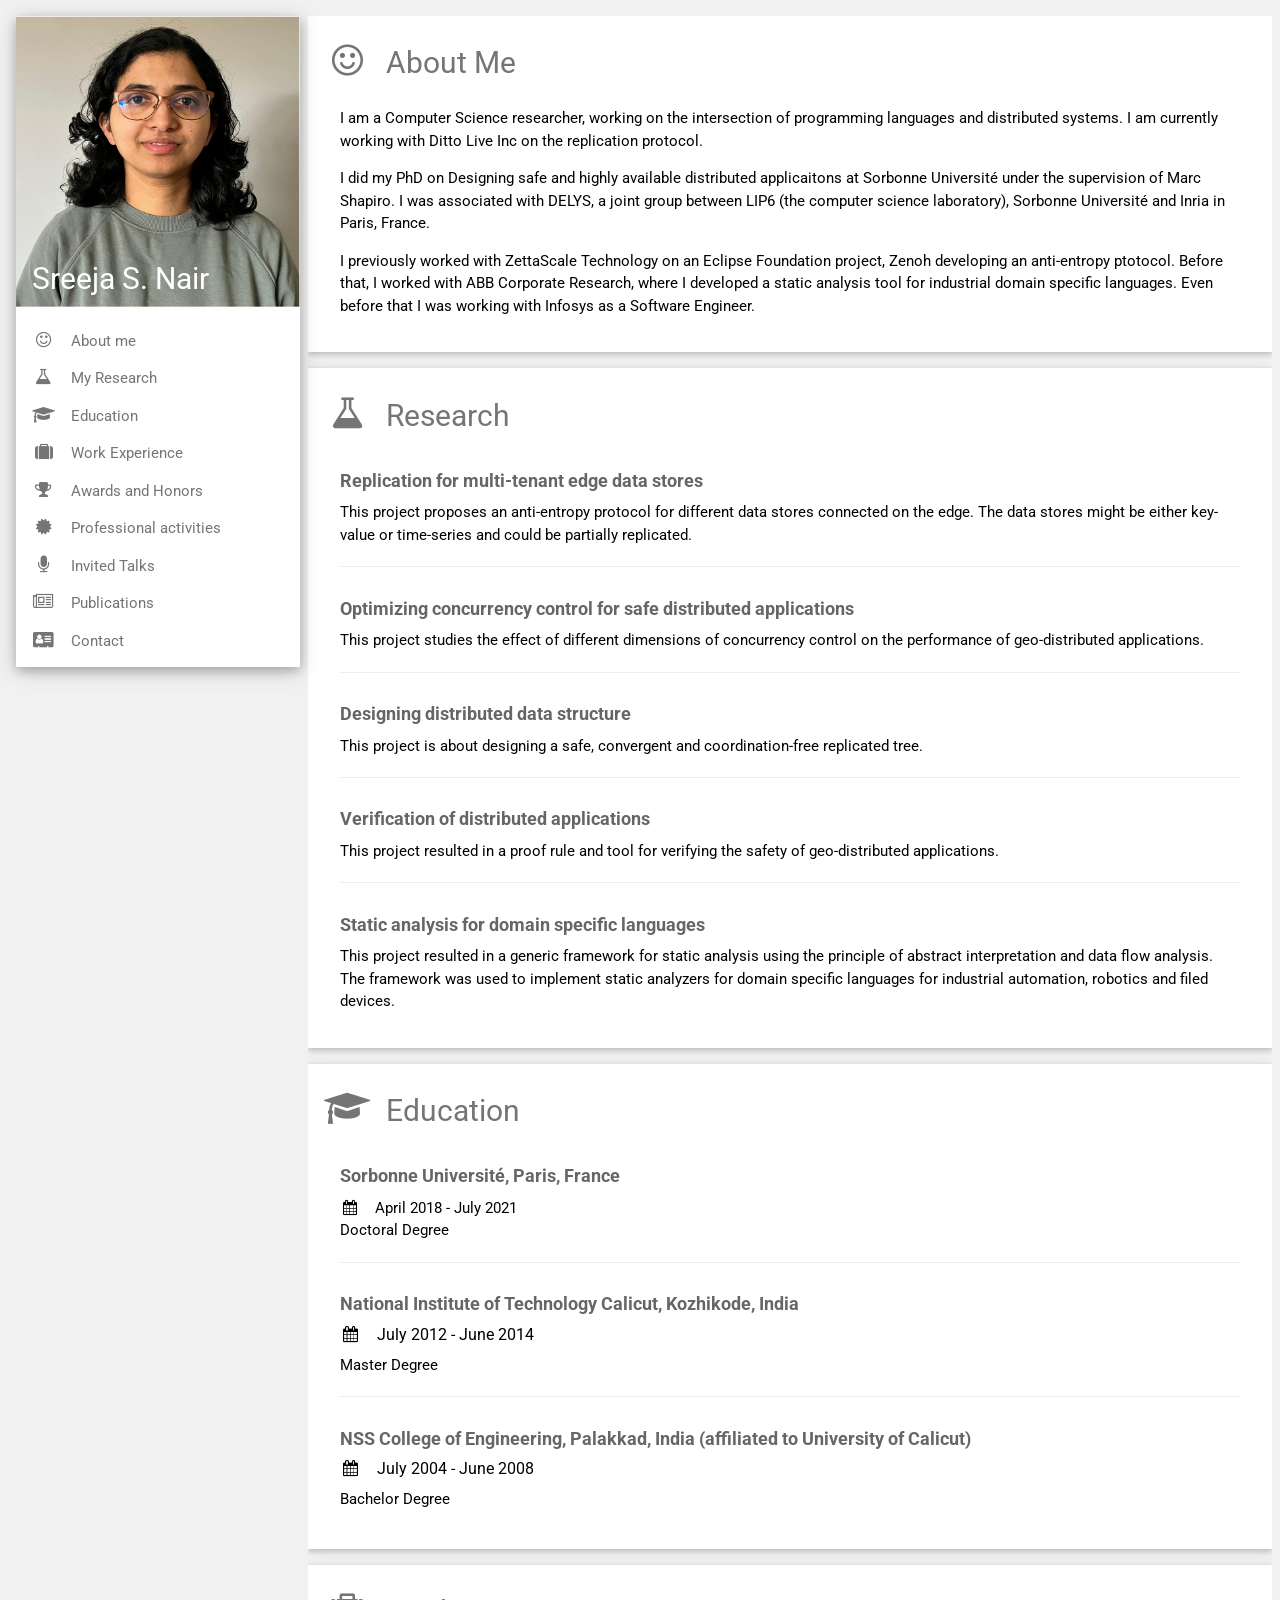
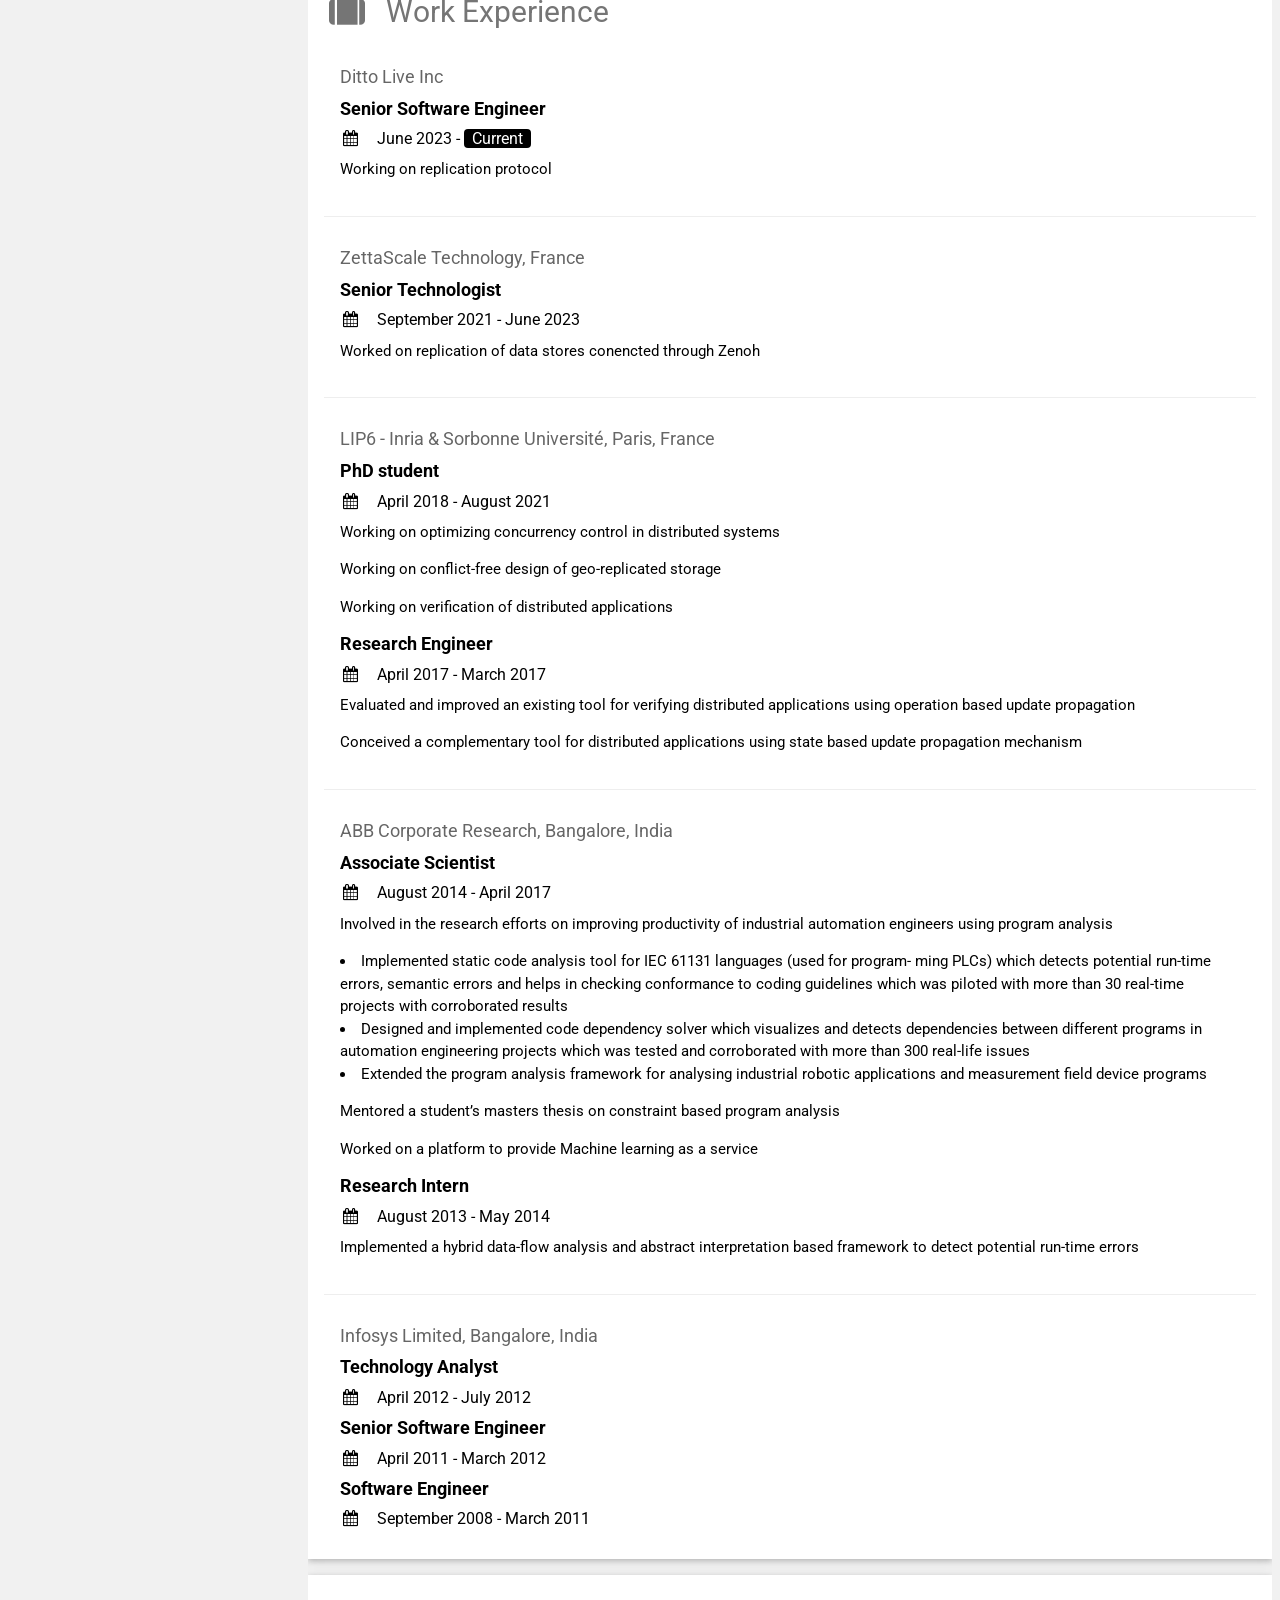
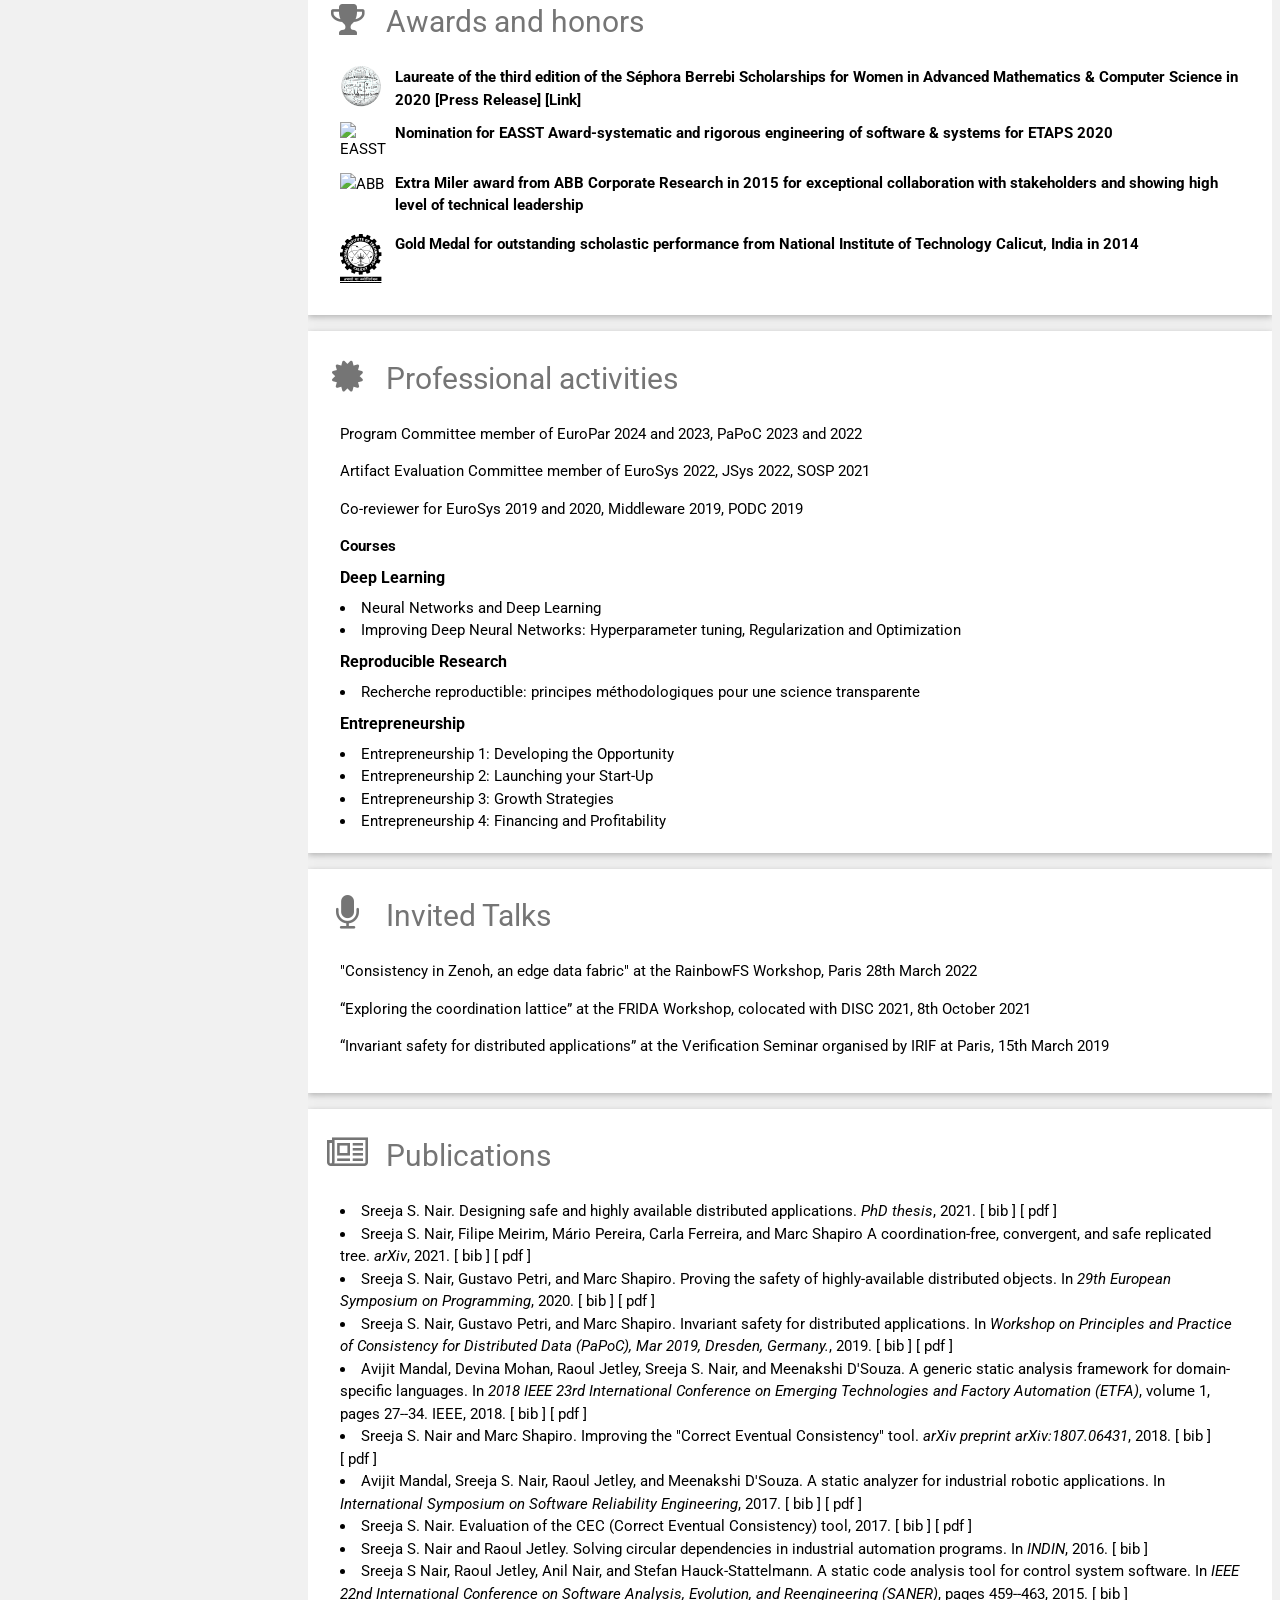
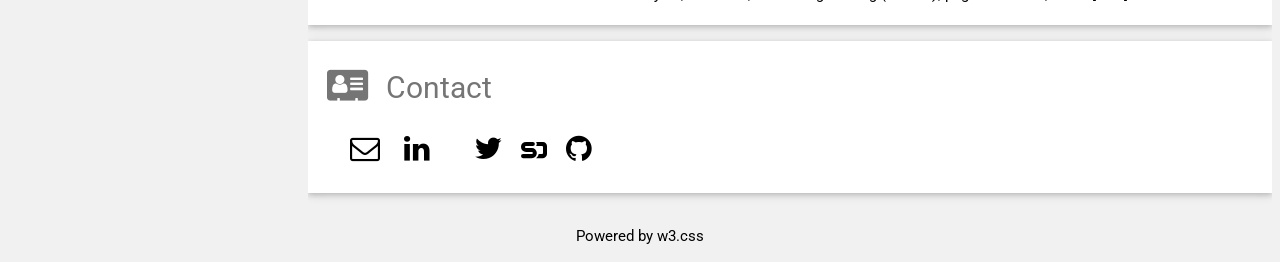
==== commit 428bf67c: "Icon edit" ====
--- a/index.html
+++ b/index.html
@@ -71,7 +71,7 @@
                             <p><a href="#work_experience"><i class="fa fa-suitcase fa-fw w3-margin-right w3-large w3-text-silver"></i>Work Experience</a></p>
                             <p><a href="#awards"><i class="fa fa-trophy fa-fw w3-margin-right w3-large w3-text-silver"></i>Awards and Honors</a></p>
                             <p><a href="#activities"><i class="fa fa-certificate fa-fw w3-margin-right w3-large w3-text-silver"></i>Professional activities</a></p>
-                            <p><a href="#talks"><i class="fa fa fa-tv fa-fw w3-margin-right w3-large w3-text-silver"></i>Invited Talks</a></p>
+                            <p><a href="#talks"><i class="fa fa fa-microphone fa-fw w3-margin-right w3-large w3-text-silver"></i>Invited Talks</a></p>
                             <p><a href="#publications"><i class="fa fa-newspaper-o fa-fw w3-margin-right w3-large w3-text-silver"></i>Publications</a></p>
                             <p><a href="#contact"><i class="fa fa-vcard fa-fw w3-margin-right w3-large w3-text-silver"></i>Contact</a></p>
                             <!-- <p><i class="fa fa-phone fa-fw w3-margin-right w3-large w3-text-silver"></i>1224435534</p> -->
@@ -320,7 +320,7 @@
 
                     <div class="w3-container w3-card w3-white w3-margin-bottom section">
                         <span id="talks">
-                            <h2 class="w3-text-grey w3-padding-16"><i class="fa fa fa-tv fa-fw w3-margin-right w3-xxlarge w3-text-silver"></i>Invited Talks</h2>
+                            <h2 class="w3-text-grey w3-padding-16"><i class="fa fa fa-microphone fa-fw w3-margin-right w3-xxlarge w3-text-silver"></i>Invited Talks</h2>
                         </span>
                         <div class="w3-container">
                             <p>"Consistency in Zenoh, an edge data fabric" at the RainbowFS Workshop, Paris 28th March 2022</p>
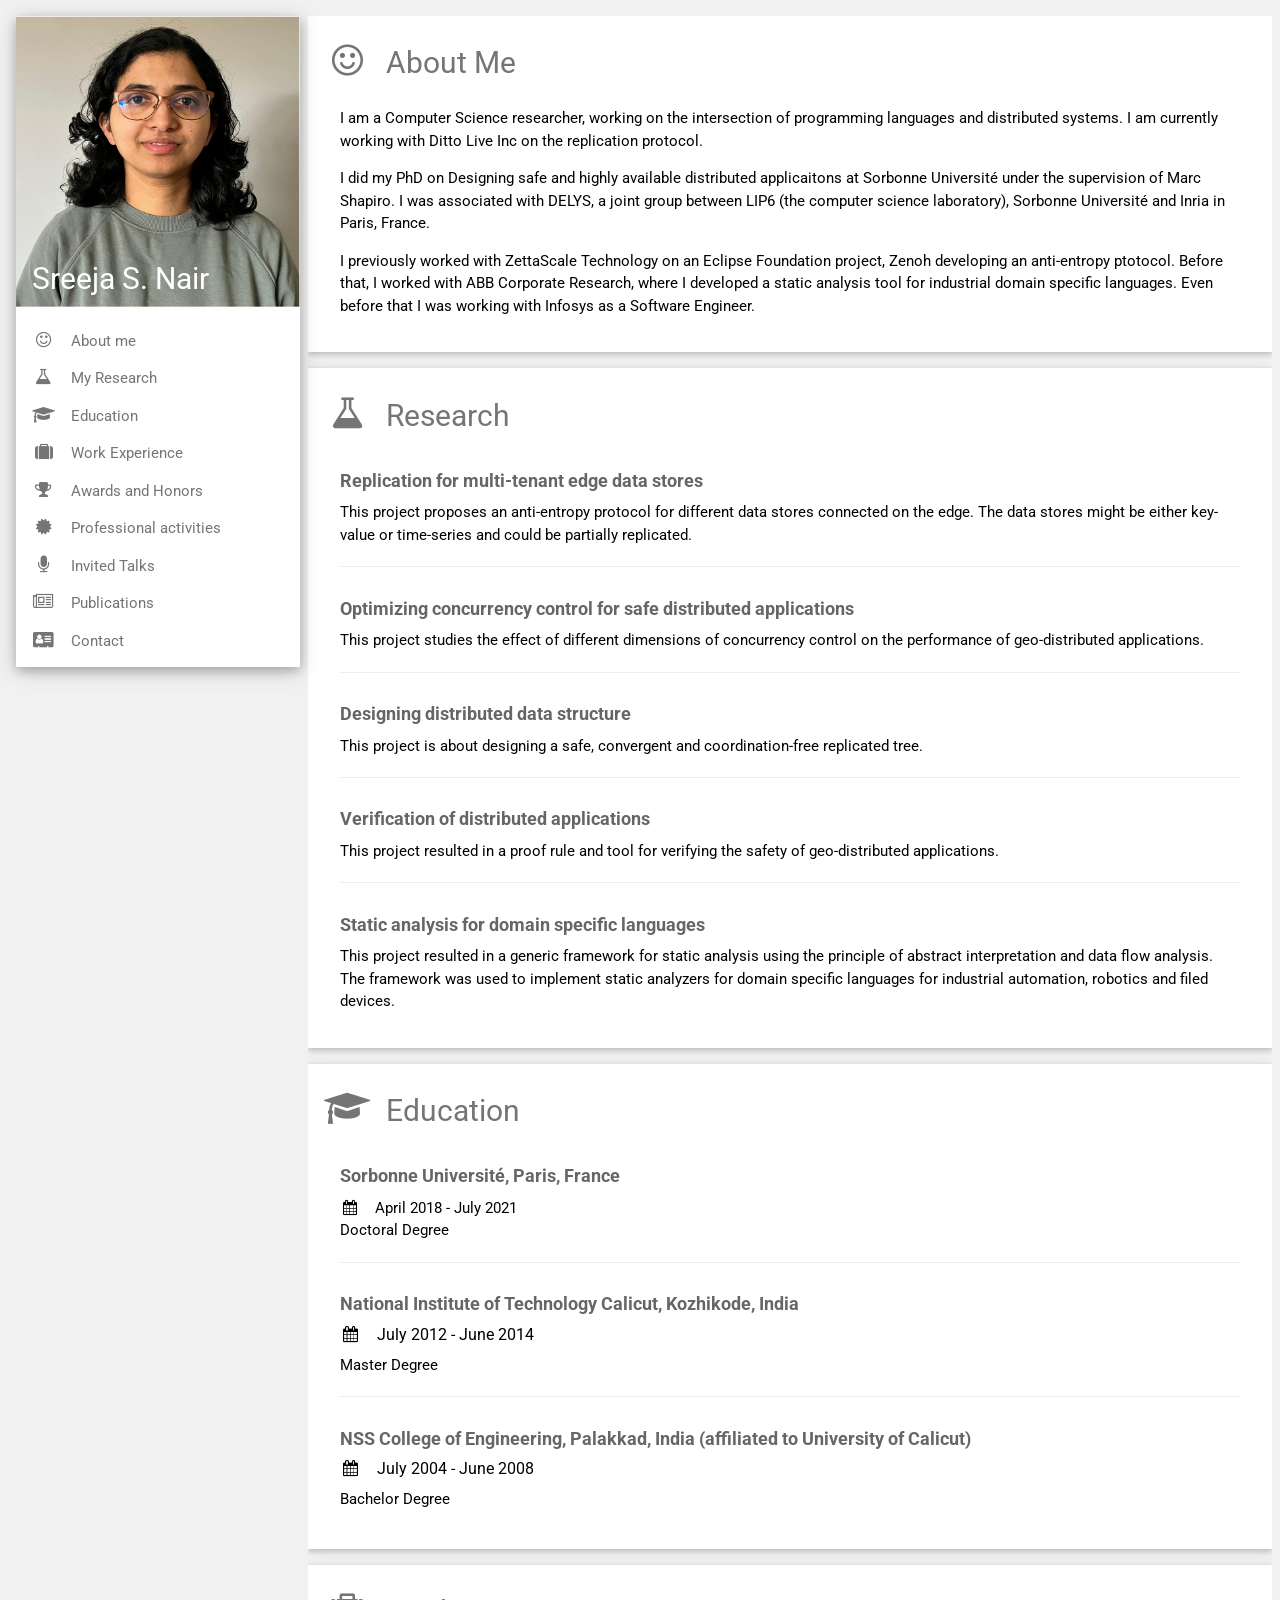
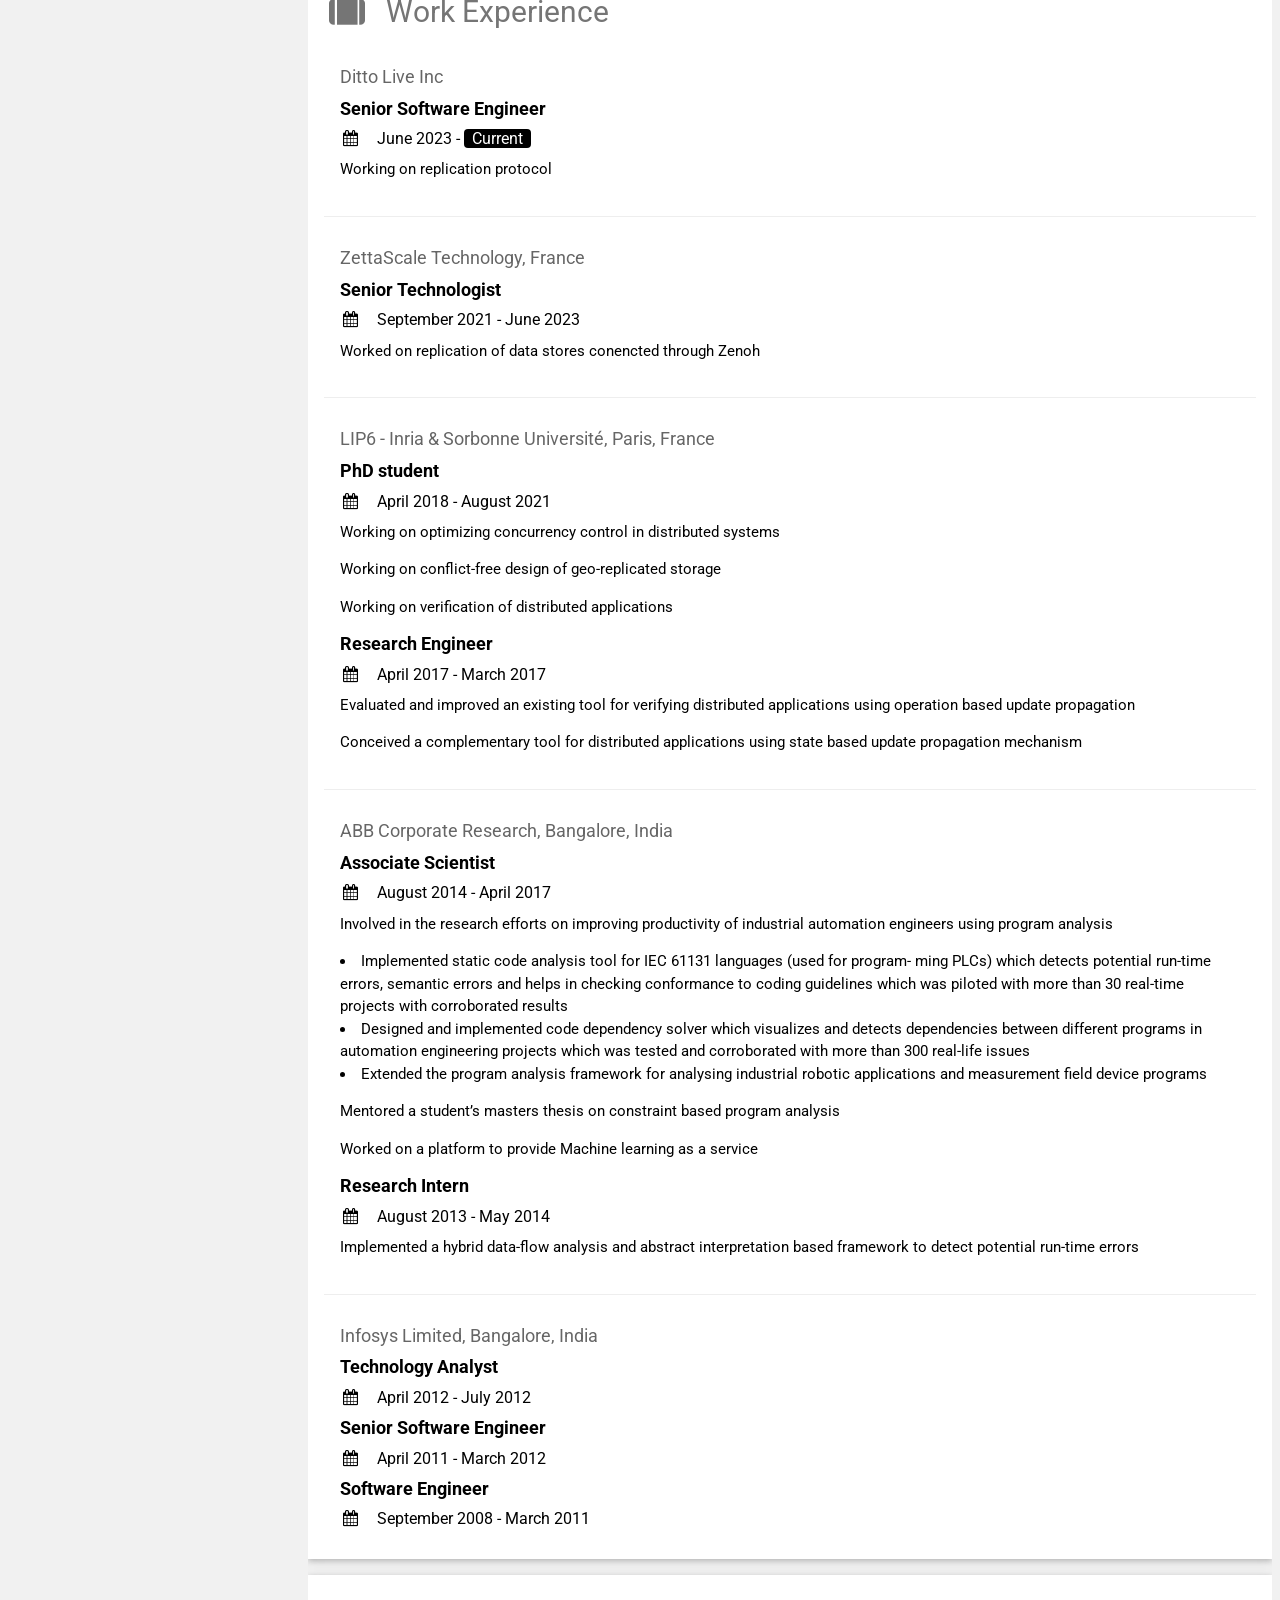
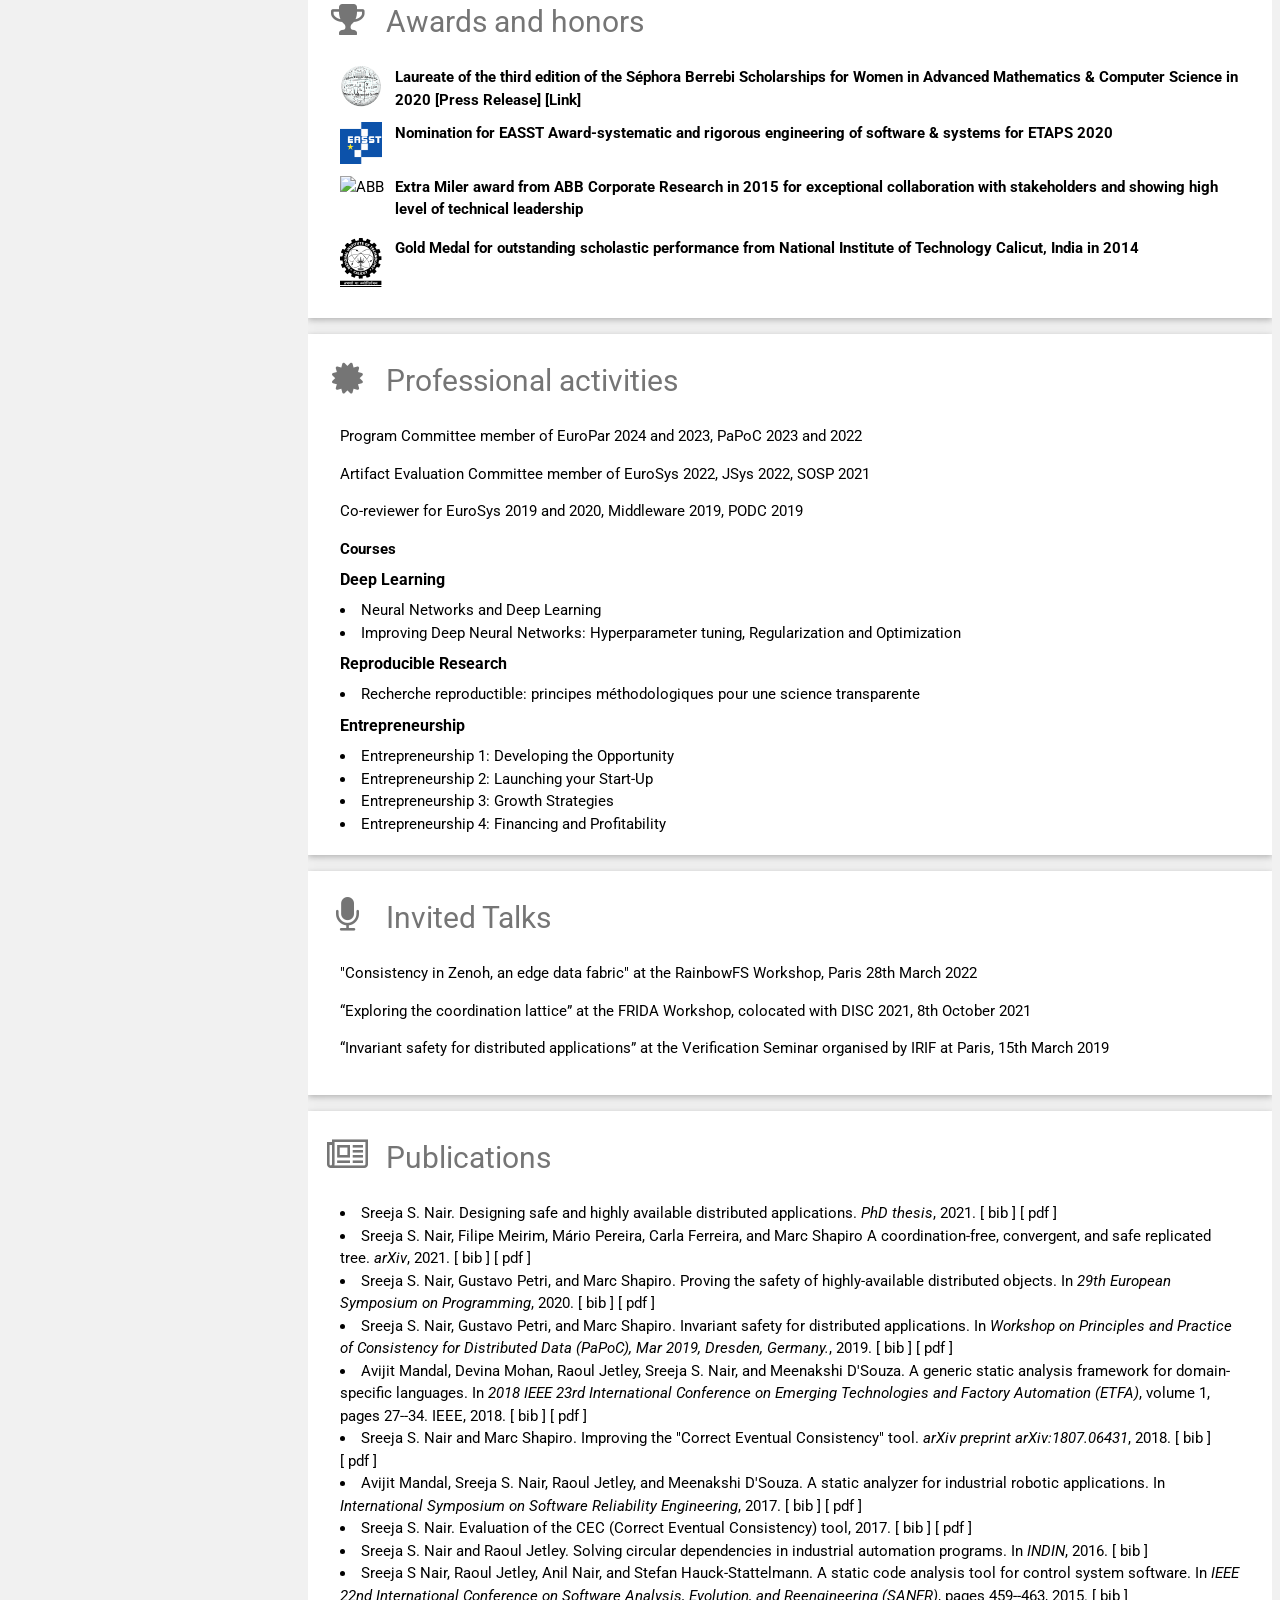
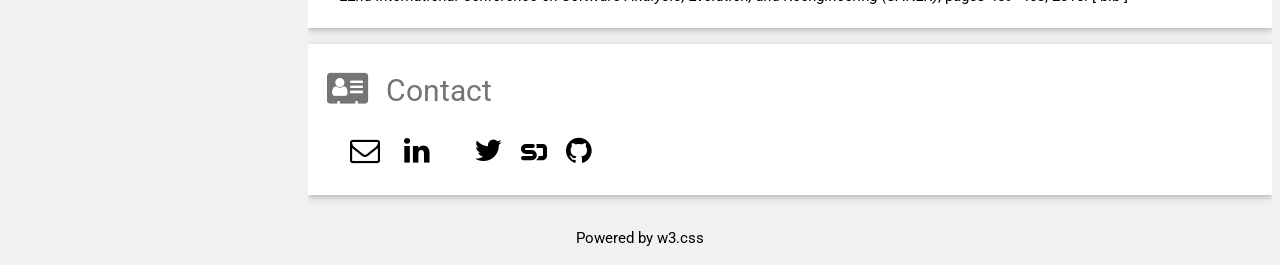
==== commit e38af14b: "Moved icon to local" ====
--- a/index.html
+++ b/index.html
@@ -272,7 +272,7 @@
                         </div>
                         <div class="w3-container items">
                             <div style="float:left; width: 55px;">
-                                <img src="http://easst.aulp.co.uk/mod/easst-modifications/graphics/logo.png" style="width: 95%; padding-right: 10px;" alt="EASST">
+                                <img src="assets/easst.png" style="width: 95%; padding-right: 10px;" alt="EASST">
                             </div>
                             <div>
                                 <b>Nomination for EASST Award-systematic and rigorous engineering of software & systems for ETAPS 2020</b><br>
@@ -287,7 +287,7 @@
                             </div>
                         </div>
                         <div class="w3-container items">
-                            <div style="float:left; width: 55px;">
+                            <div style="float:left; width: 55px; height: 50px">
                                 <img src="assets/nitc.svg" style="width: 95%; padding-right: 10px;" alt="NITC">
                             </div>
                             <div>
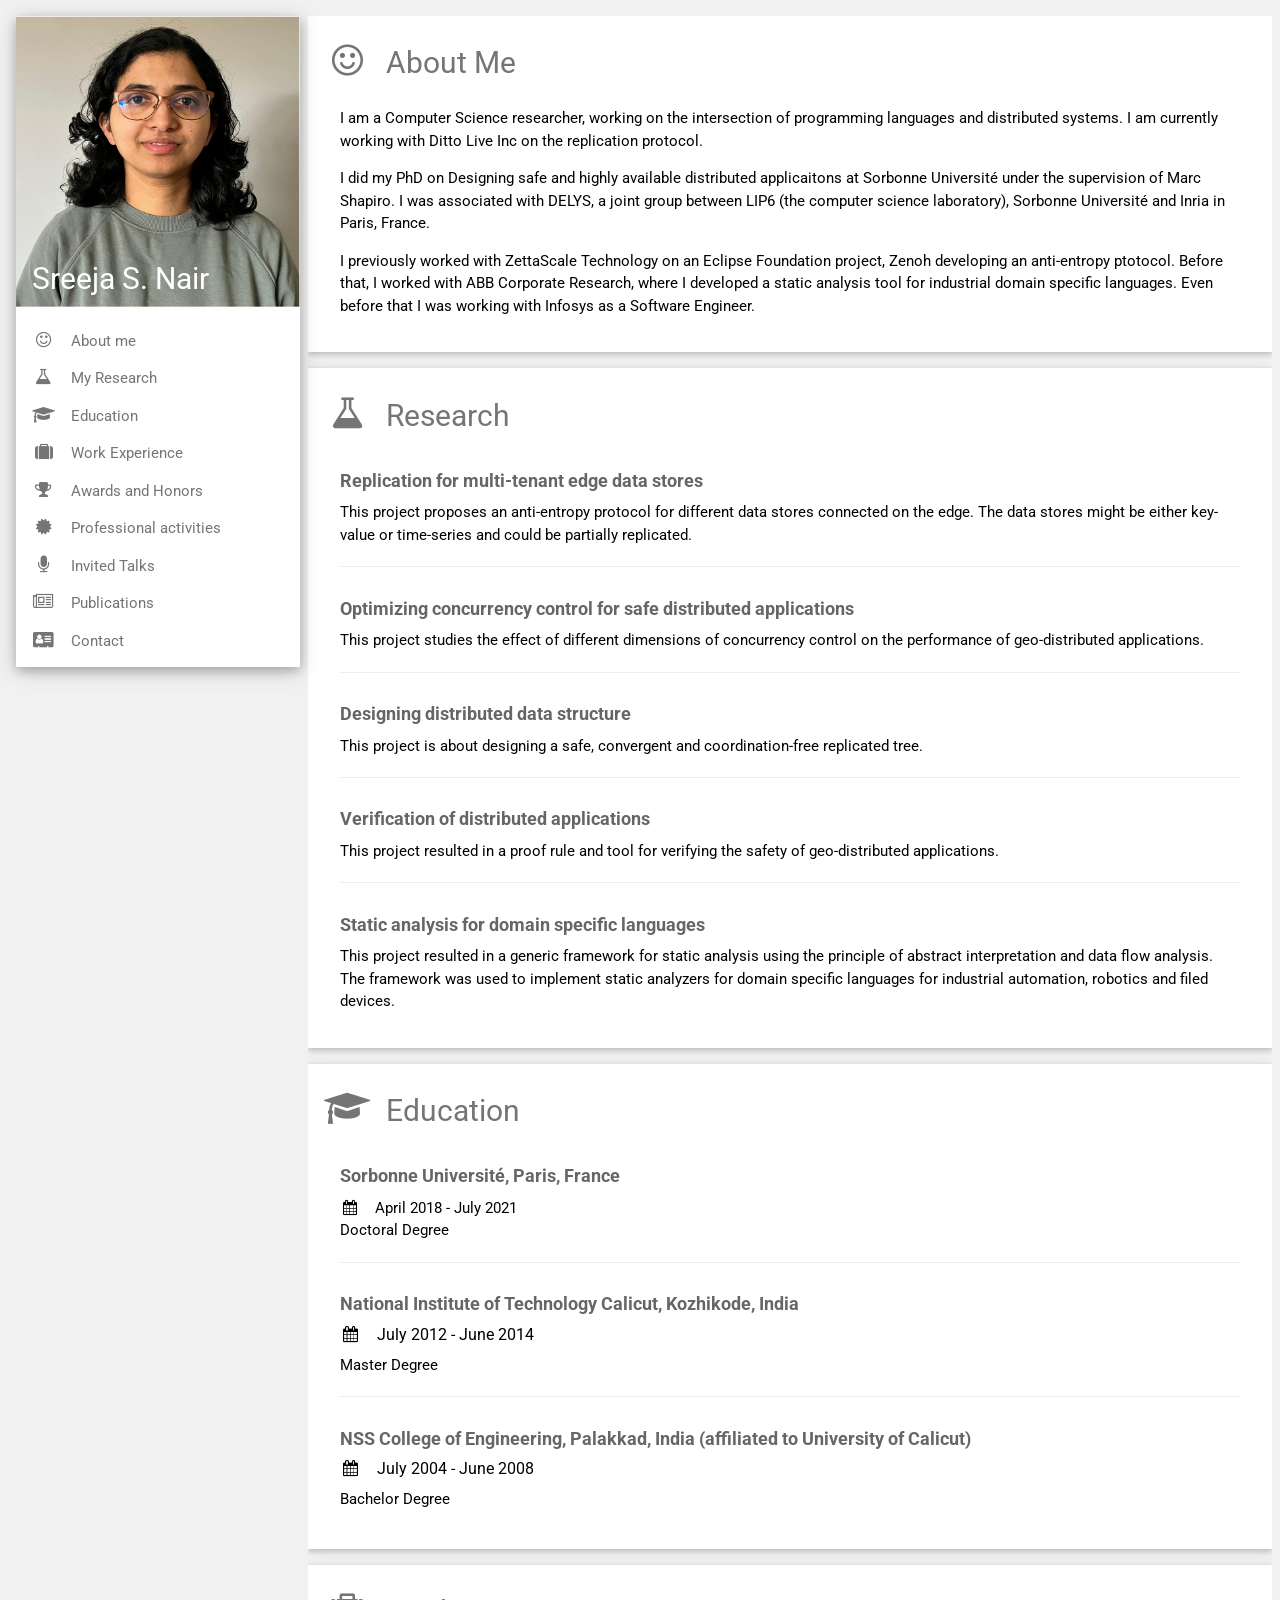
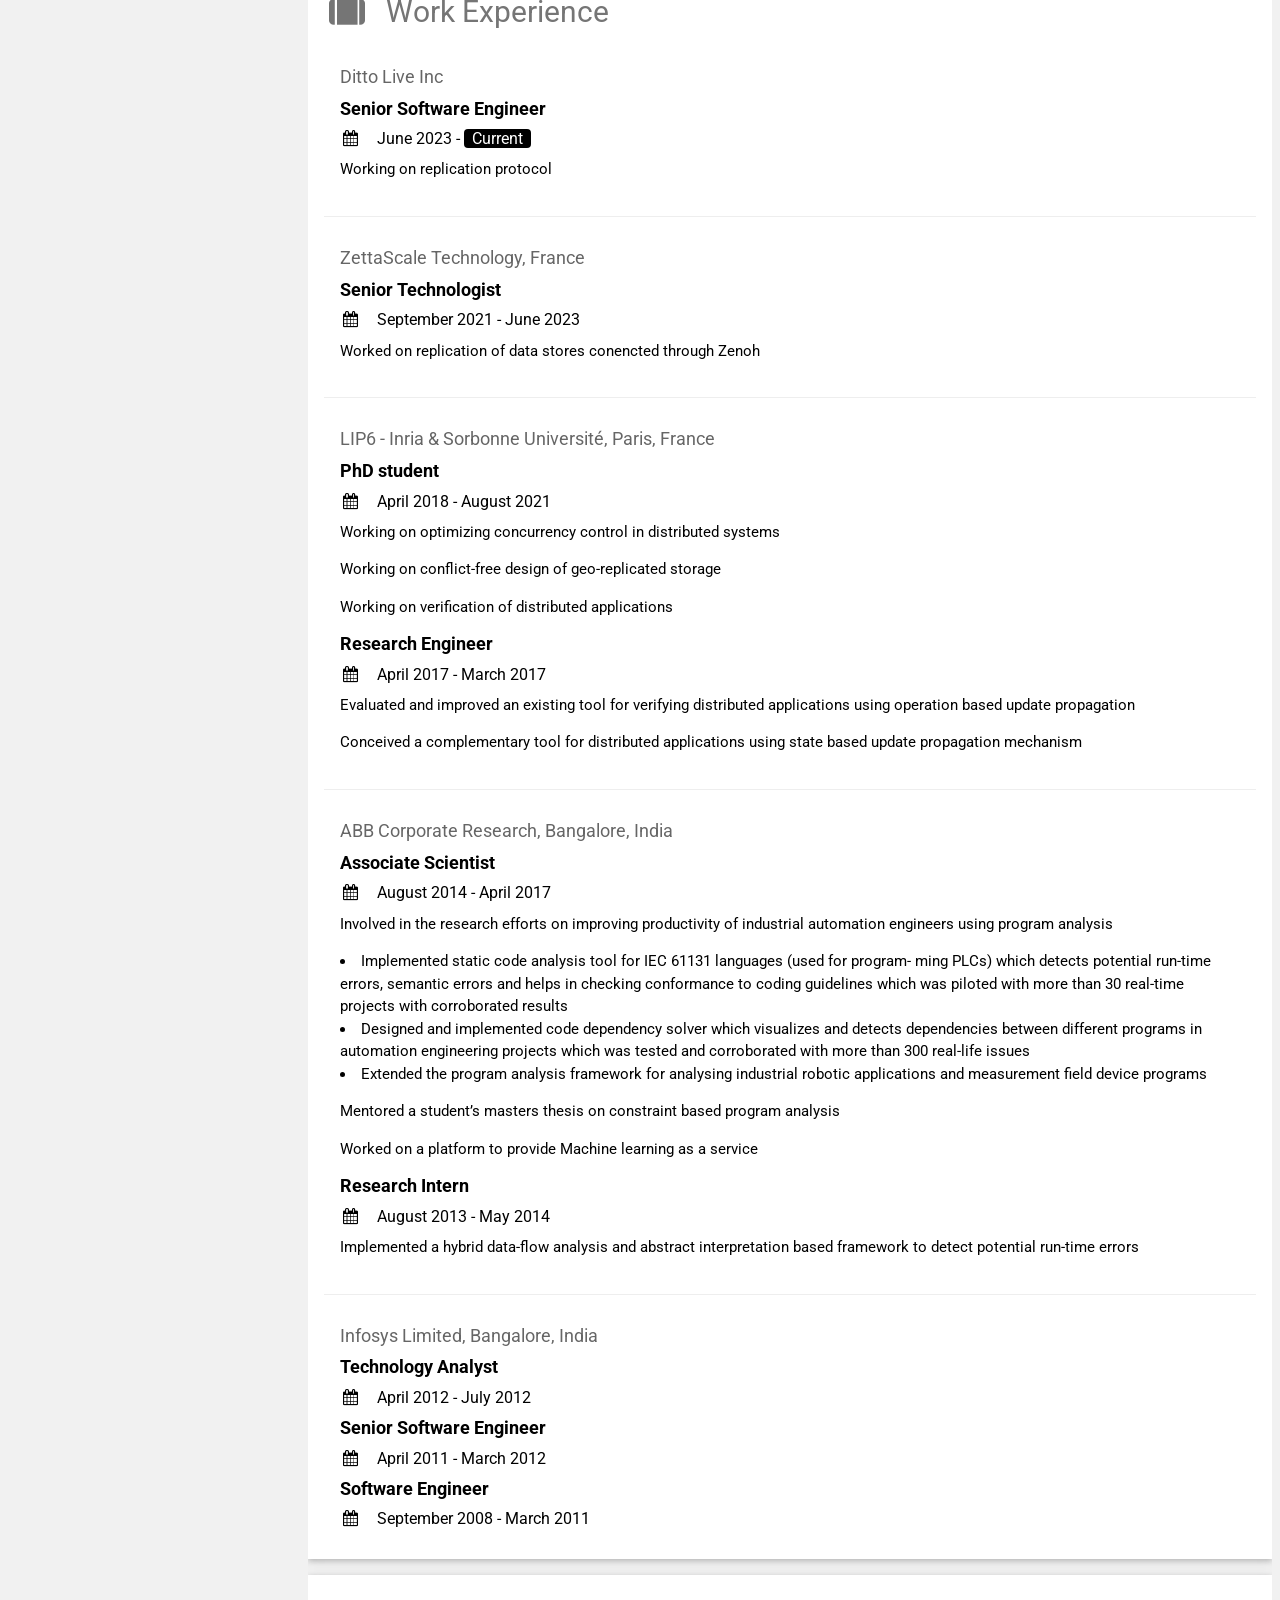
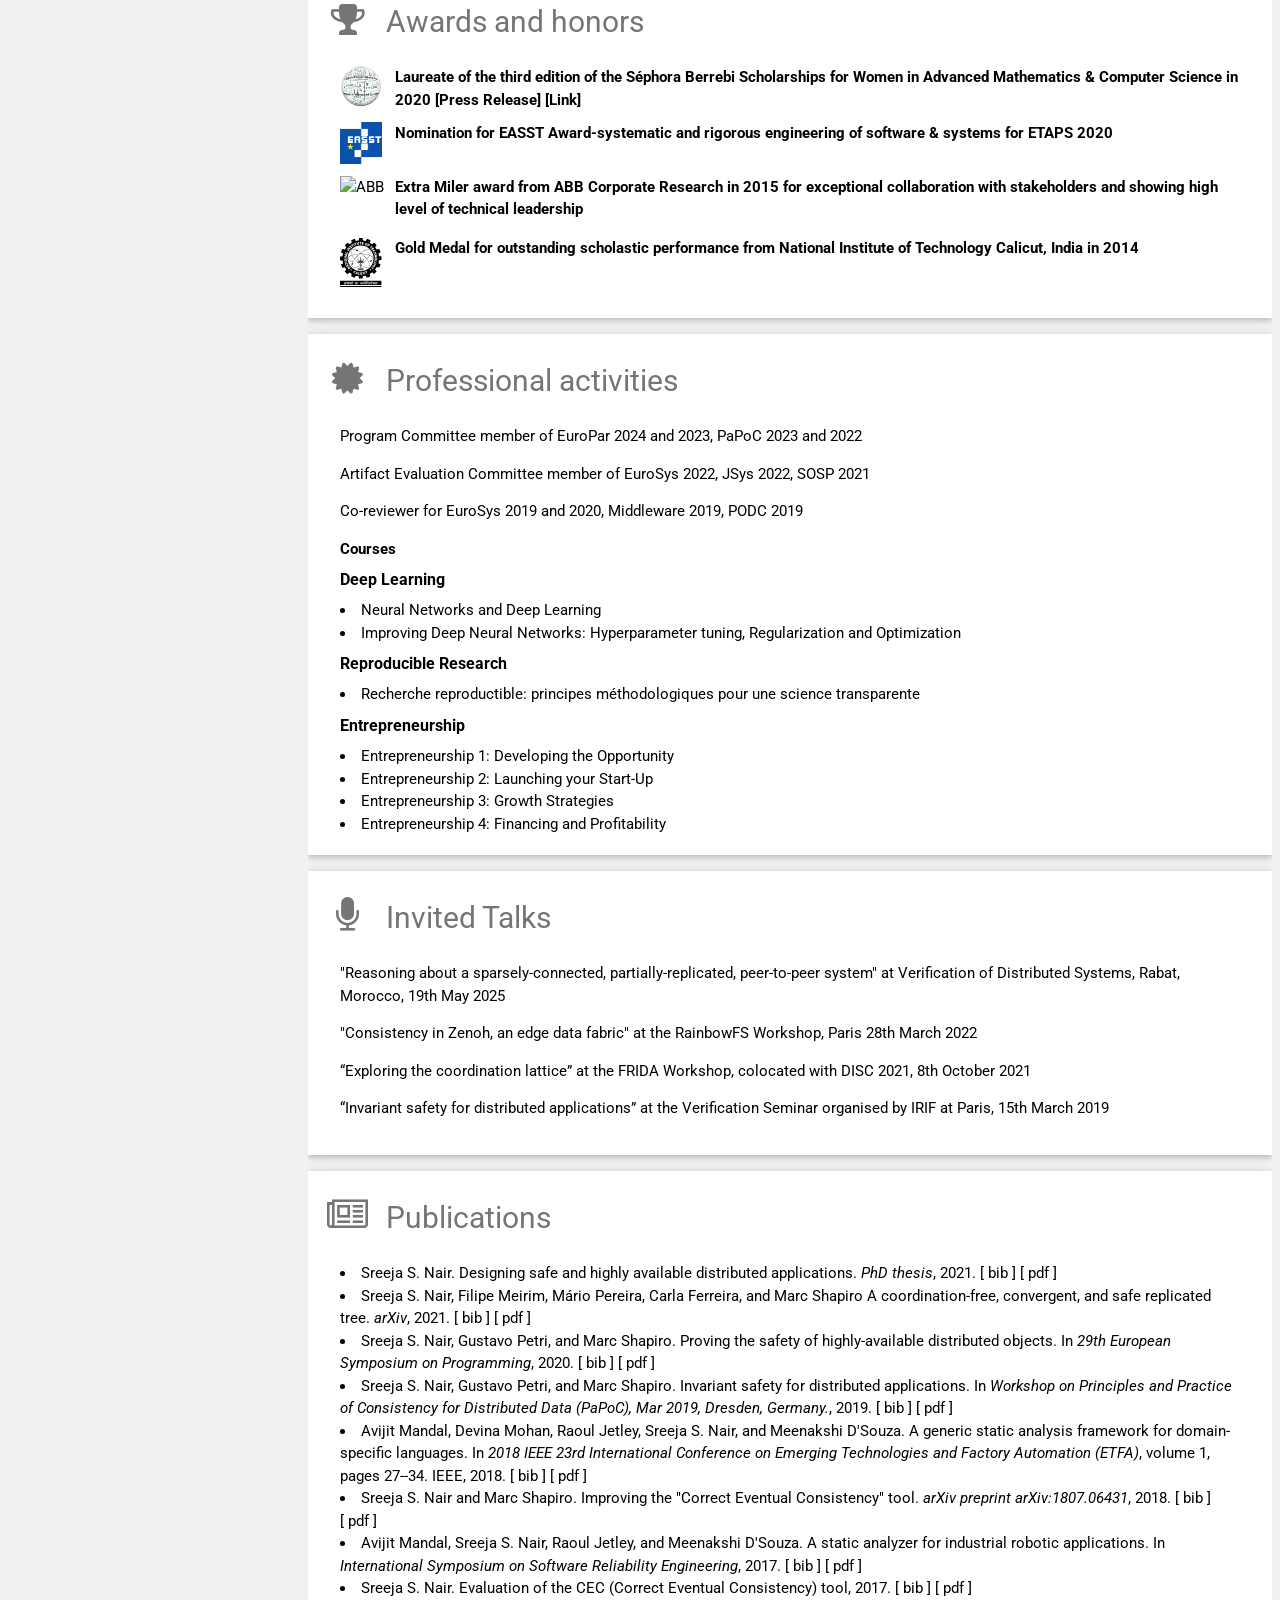
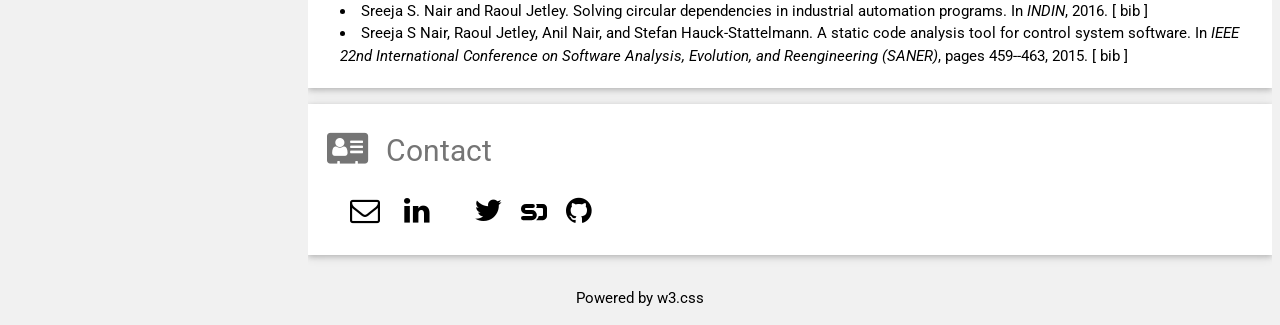
==== commit a07aa056: "Add invited talk details for VDS 2025" ====
--- a/index.html
+++ b/index.html
@@ -323,6 +323,7 @@
                             <h2 class="w3-text-grey w3-padding-16"><i class="fa fa fa-microphone fa-fw w3-margin-right w3-xxlarge w3-text-silver"></i>Invited Talks</h2>
                         </span>
                         <div class="w3-container">
+                            <p>"Reasoning about a sparsely-connected, partially-replicated, peer-to-peer system" at Verification of Distributed Systems, Rabat, Morocco, 19th May 2025</p>
                             <p>"Consistency in Zenoh, an edge data fabric" at the RainbowFS Workshop, Paris 28th March 2022</p>
                             <p>“Exploring the coordination lattice” at the FRIDA Workshop, colocated with DISC 2021, 8th October 2021</p>
                             <p>“Invariant safety for distributed applications” at the Verification Seminar organised by IRIF at Paris, 15th March 2019</p>
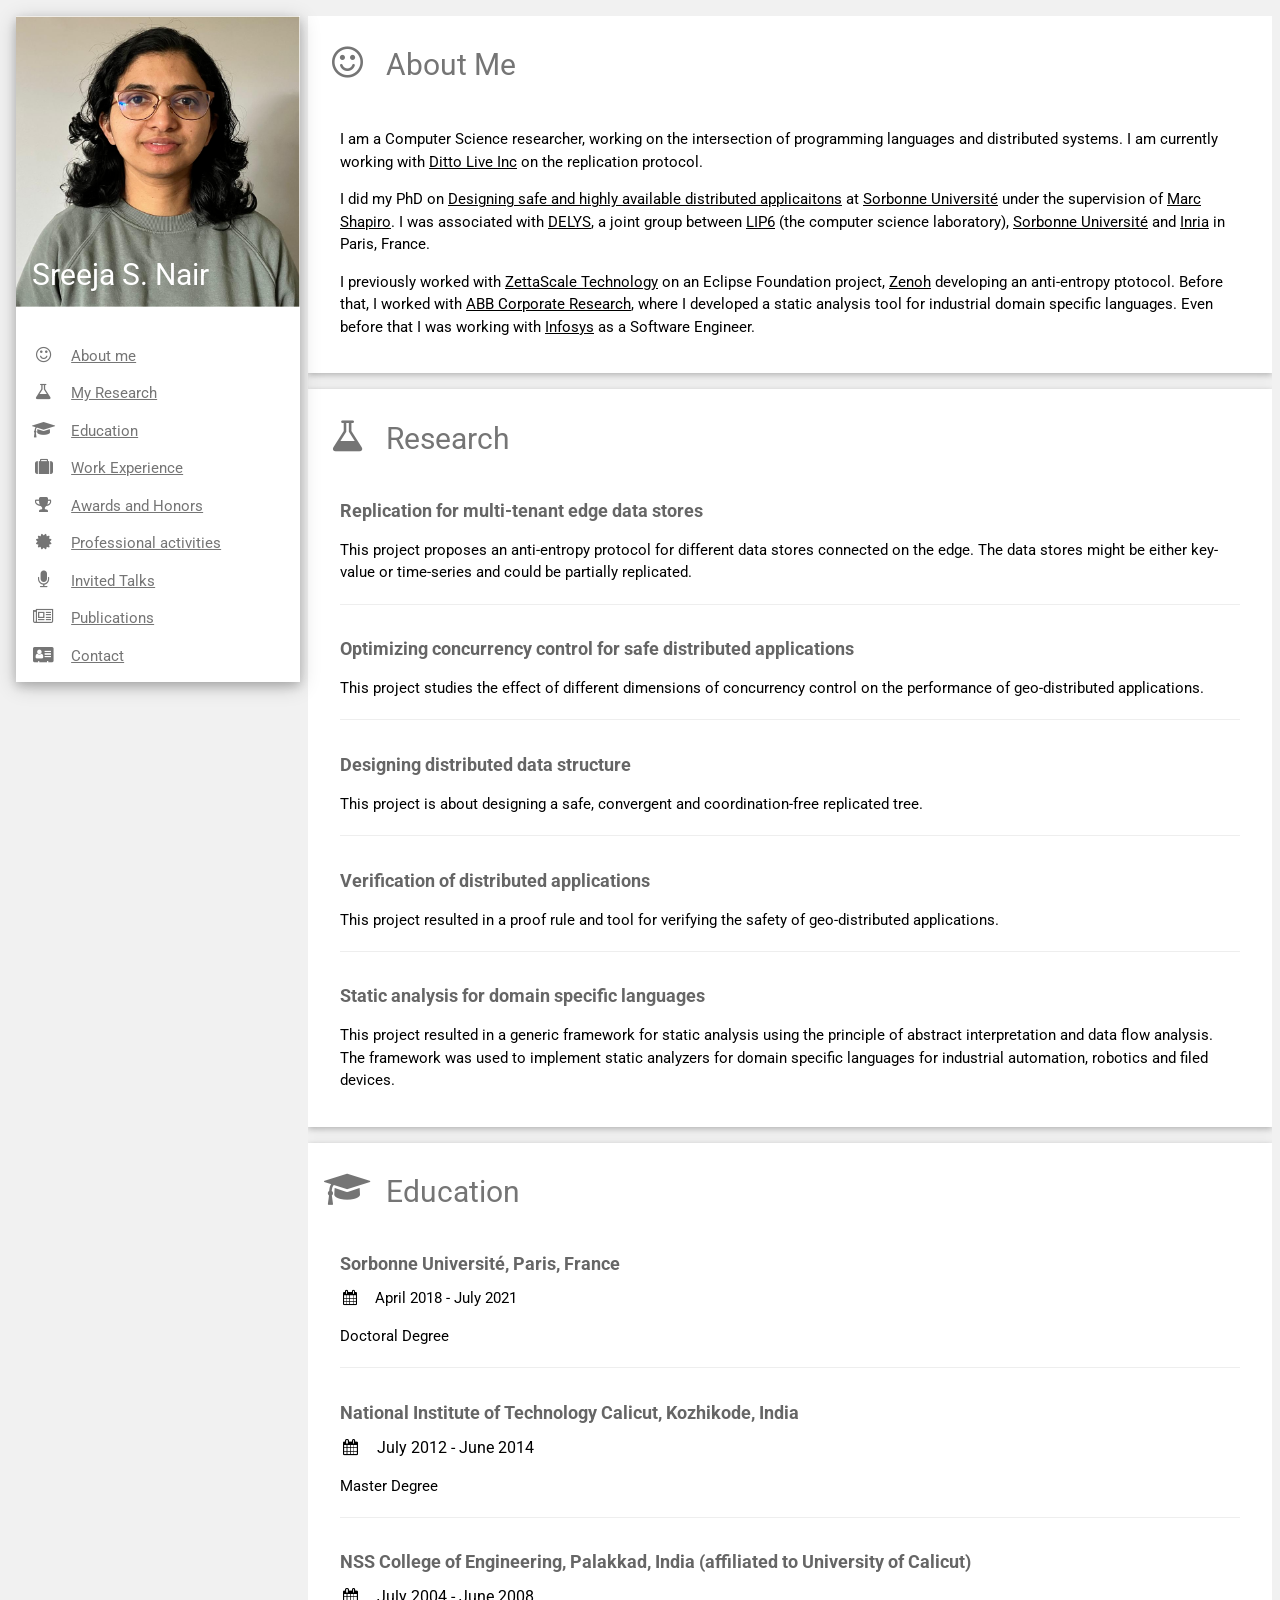
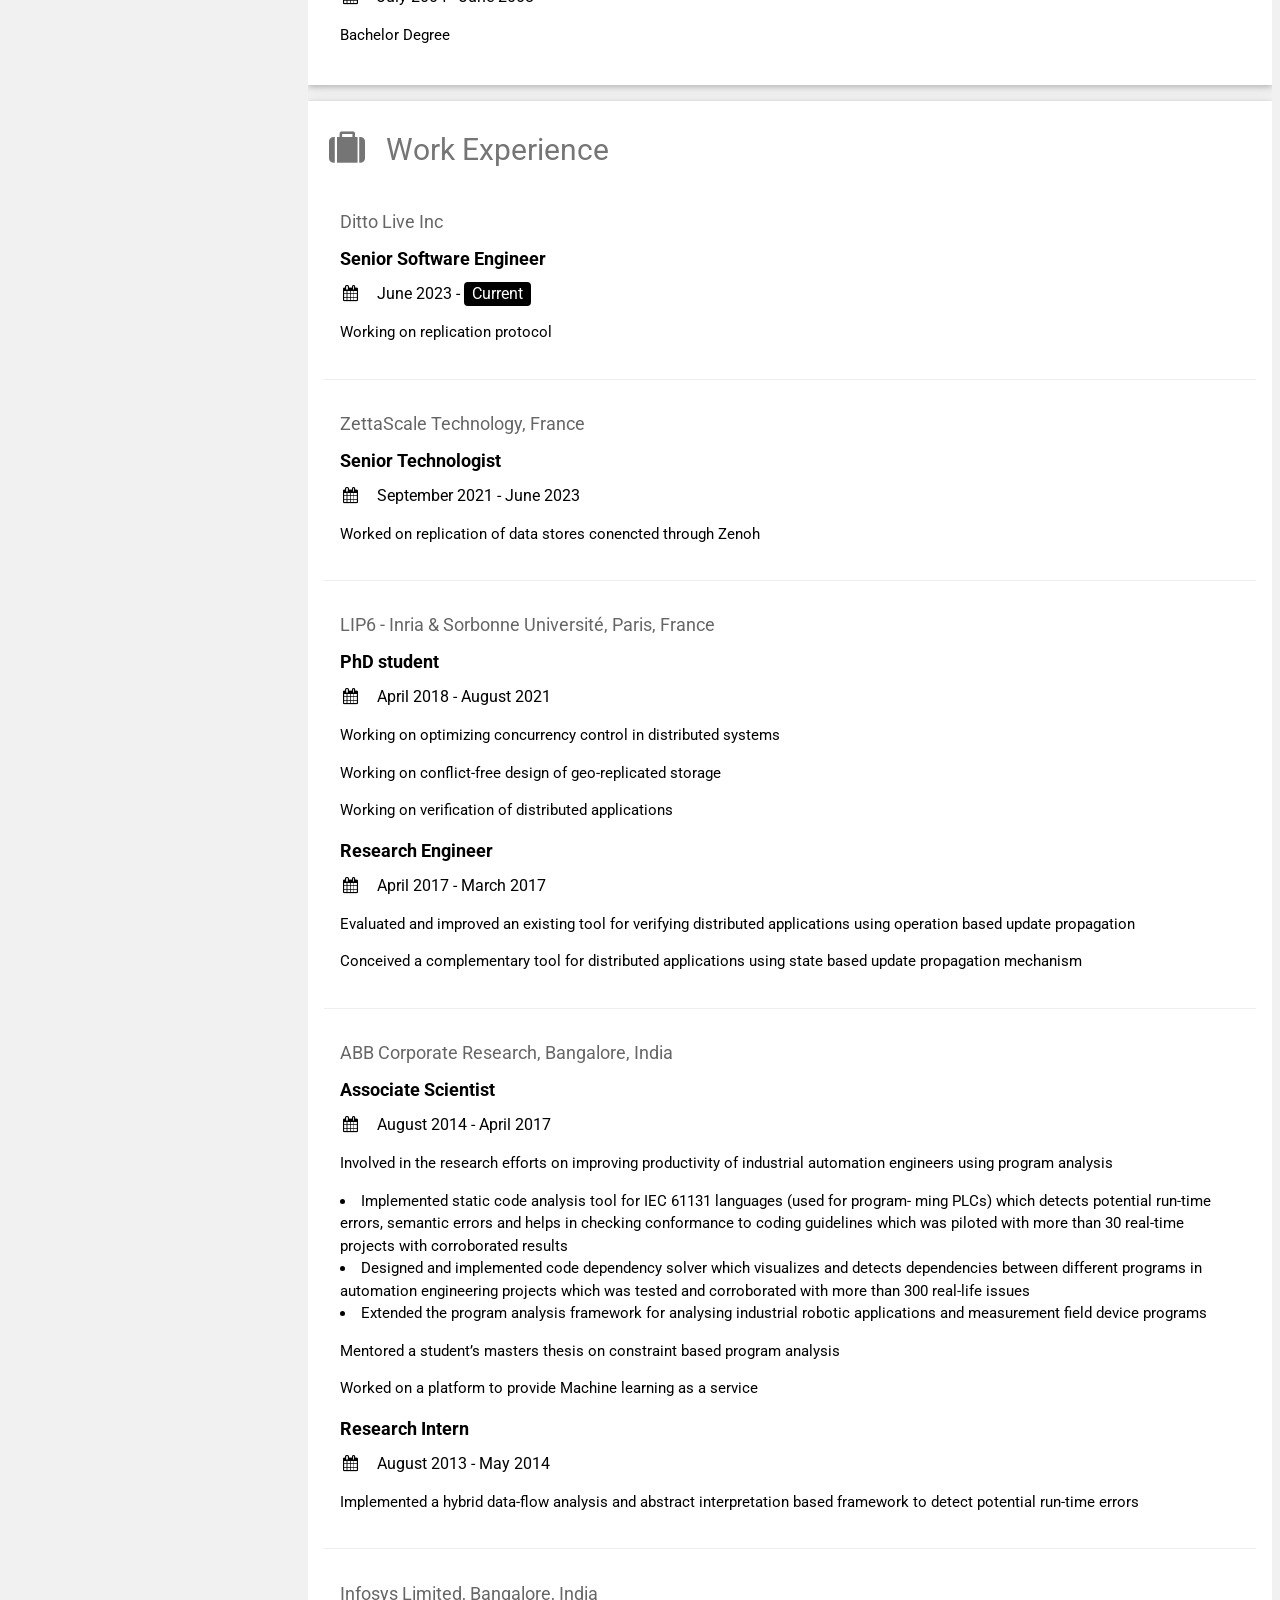
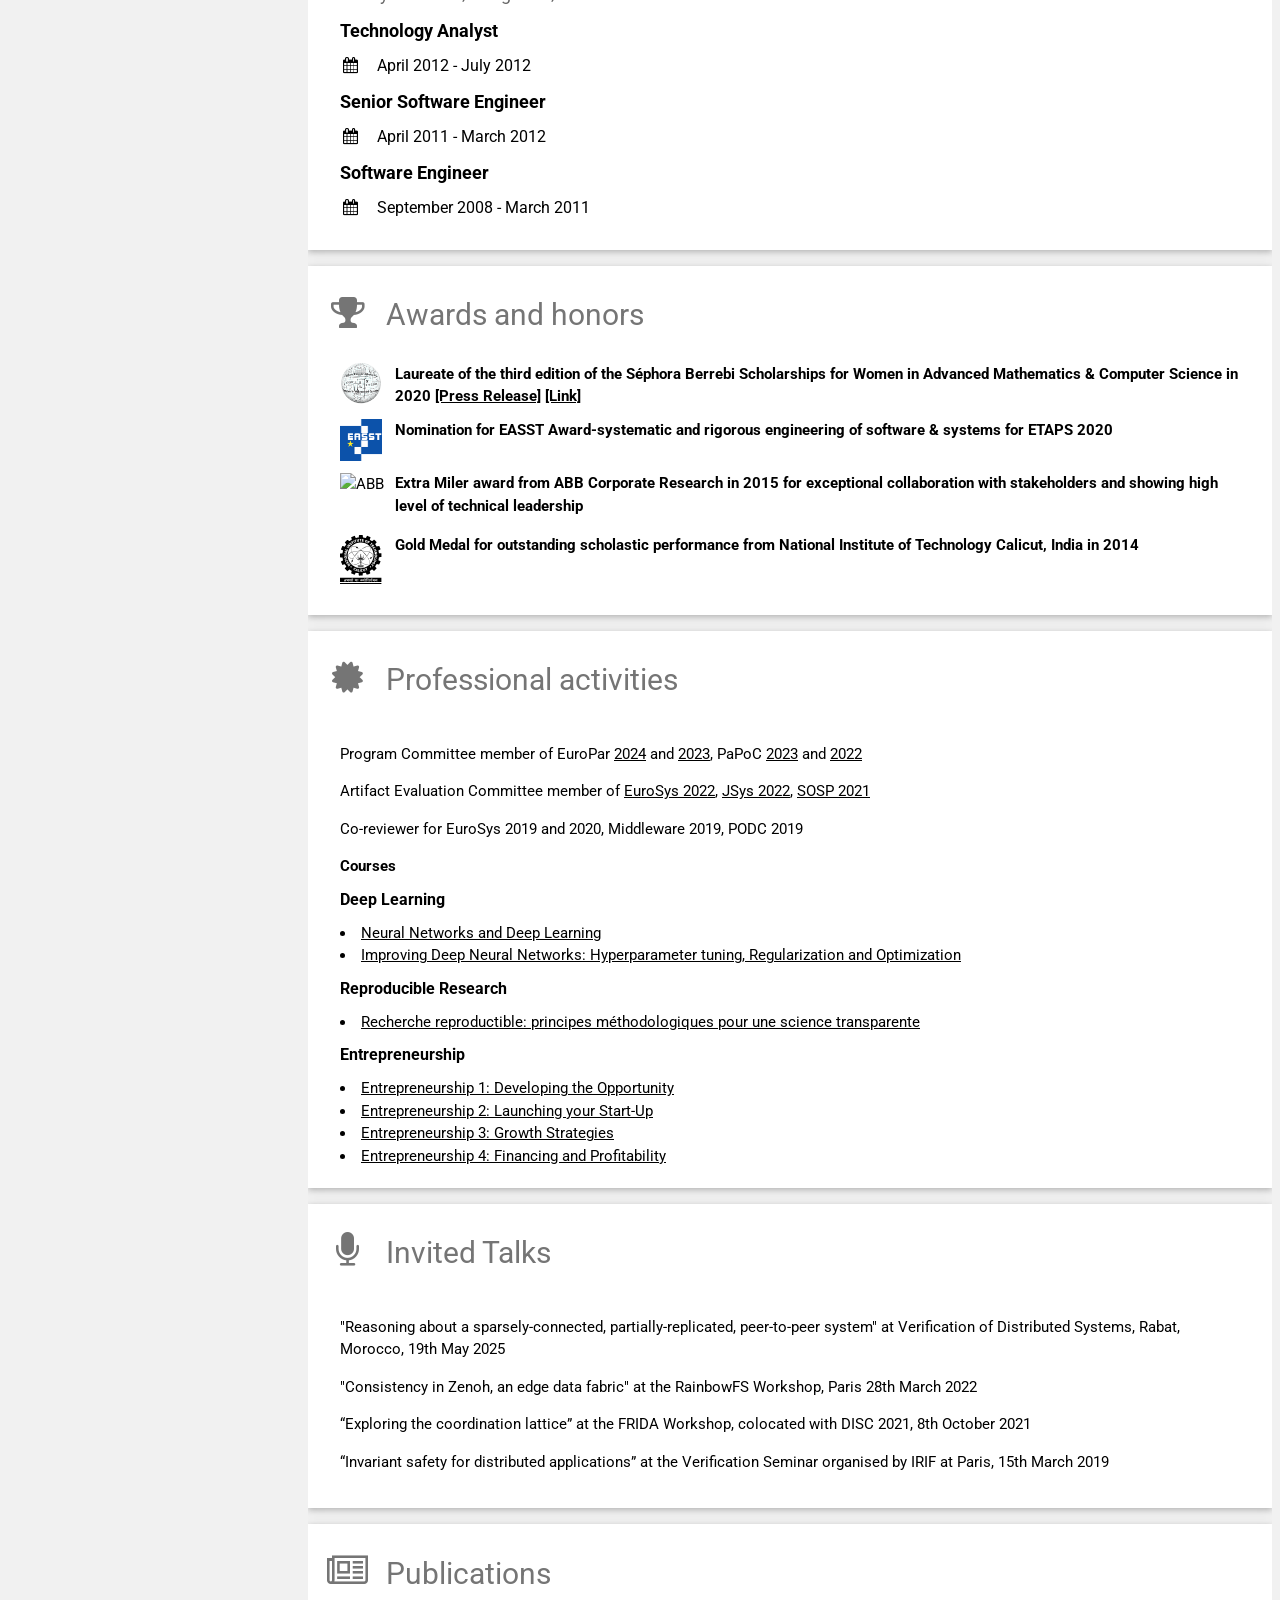
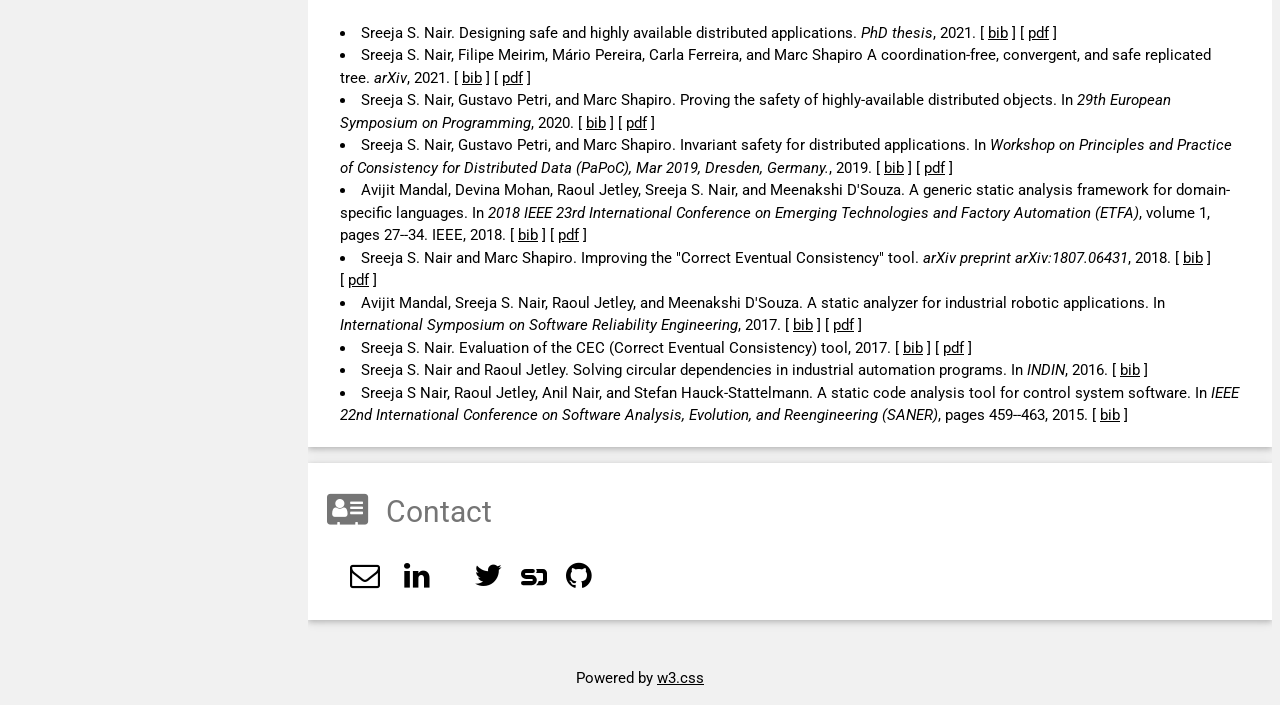
==== commit f77b5544: "finish new website" ====
--- a/index.html
+++ b/index.html
@@ -11,8 +11,8 @@
          gtag('config', 'UA-161802198-1');
         </script> -->
         <title>Sreeja S. Nair</title>
-        <link rel="shortcut icon" type="image/x-icon" href="assets/myAvatar.png">
-        <link rel="stylesheet" href="https://maxcdn.bootstrapcdn.com/bootstrap/4.0.0-alpha.6/css/bootstrap.min.css" integrity="sha384-rwoIResjU2yc3z8GV/NPeZWAv56rSmLldC3R/AZzGRnGxQQKnKkoFVhFQhNUwEyJ" crossorigin="anonymous">
+        <link rel="shortcut icon" type="image/x-icon" href="./assets/myAvatar.png">
+        <link rel="stylesheet" href="style.css" >
         <!-- <title>Sreeja</title> -->
         <meta charset="UTF-8">
         <meta name="viewport" content="width=device-width, initial-scale=1">
@@ -125,6 +125,7 @@
                             <h2 class="w3-text-grey w3-padding-16"><i class="fa fa-smile-o fa-fw w3-margin-right w3-xxlarge w3-text-silver"></i>About Me</h2>
                         </span>
                         <div class="w3-container">
+                            <p>
                             I am a Computer Science researcher, working on the intersection of programming languages and distributed systems. I am currently working with <a class="w3-text-silver" href="https://ditto.live/" target="_blank">Ditto Live Inc</a> on the replication protocol.
                             <!-- , advised by <a class="w3-text-silver" href="https://pages.lip6.fr/Marc.Shapiro/" target="_blank">Marc Shapiro</a>. -->
                             </p>
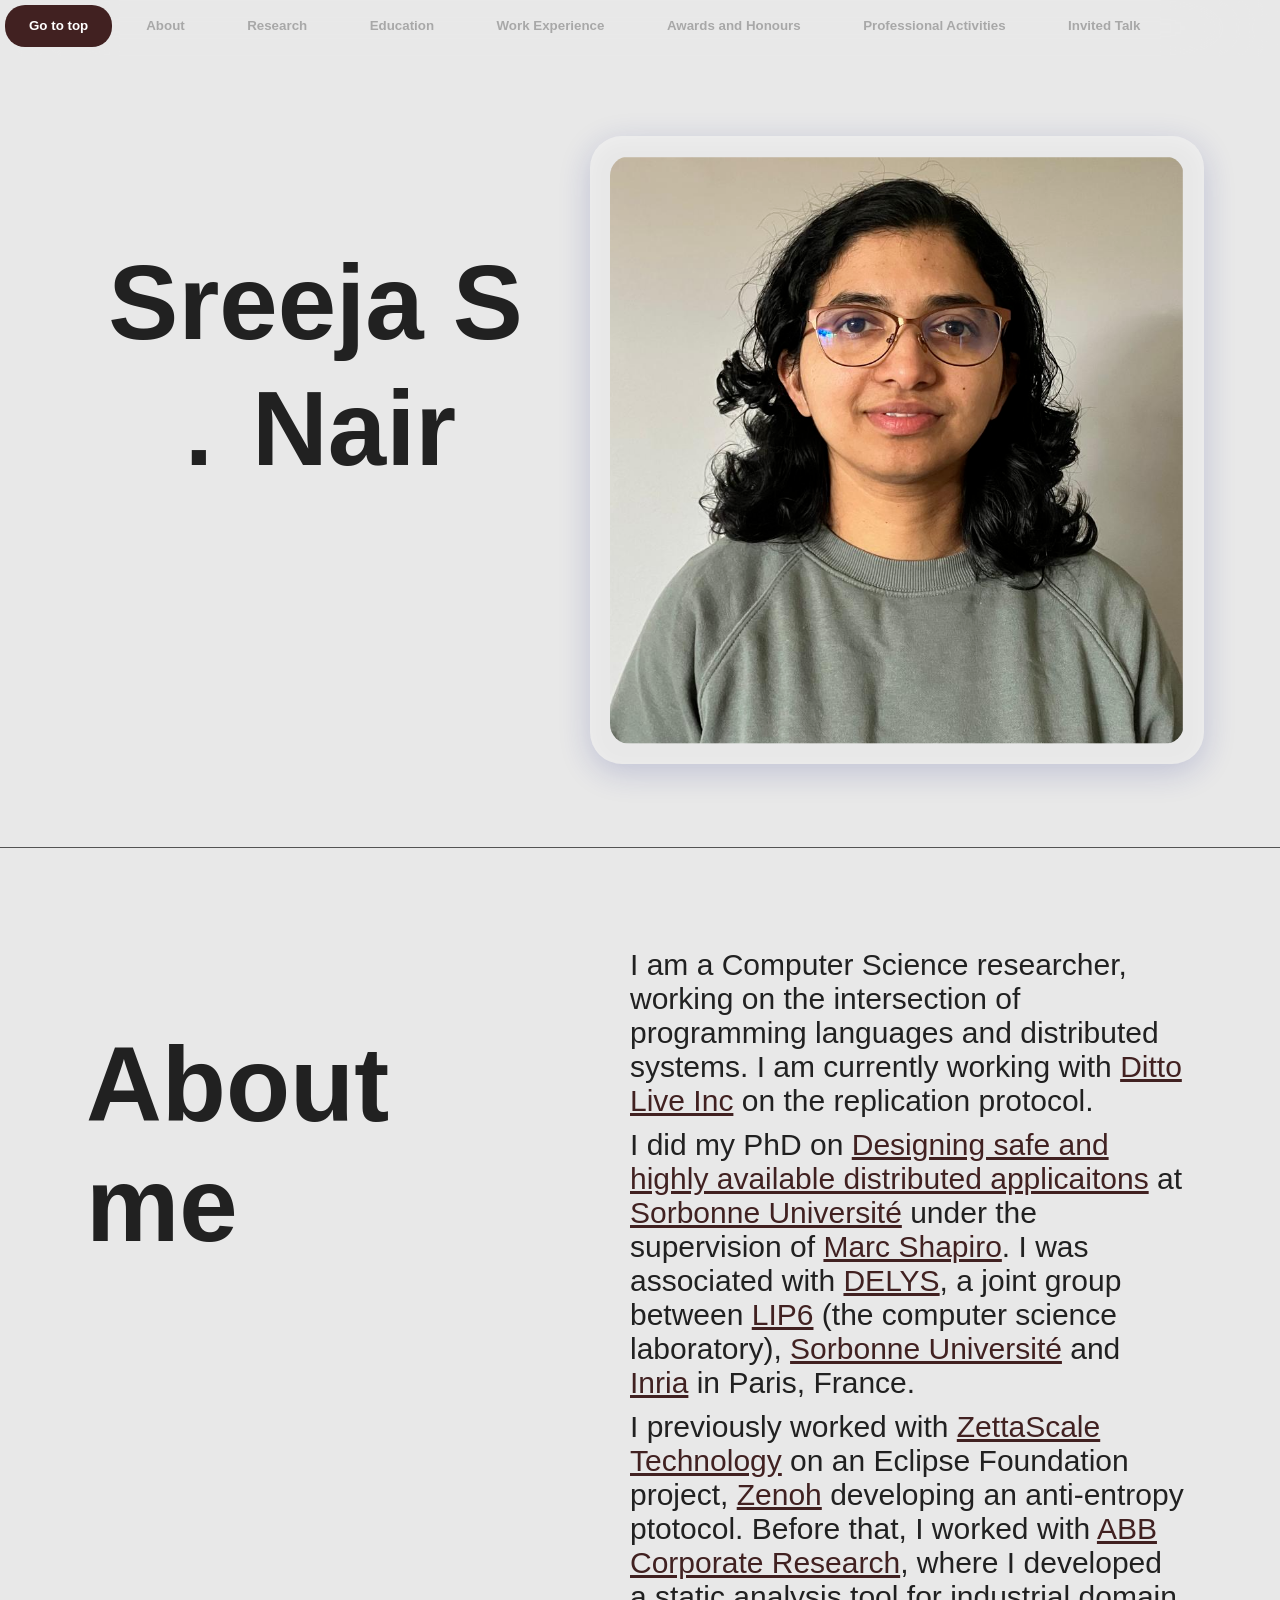
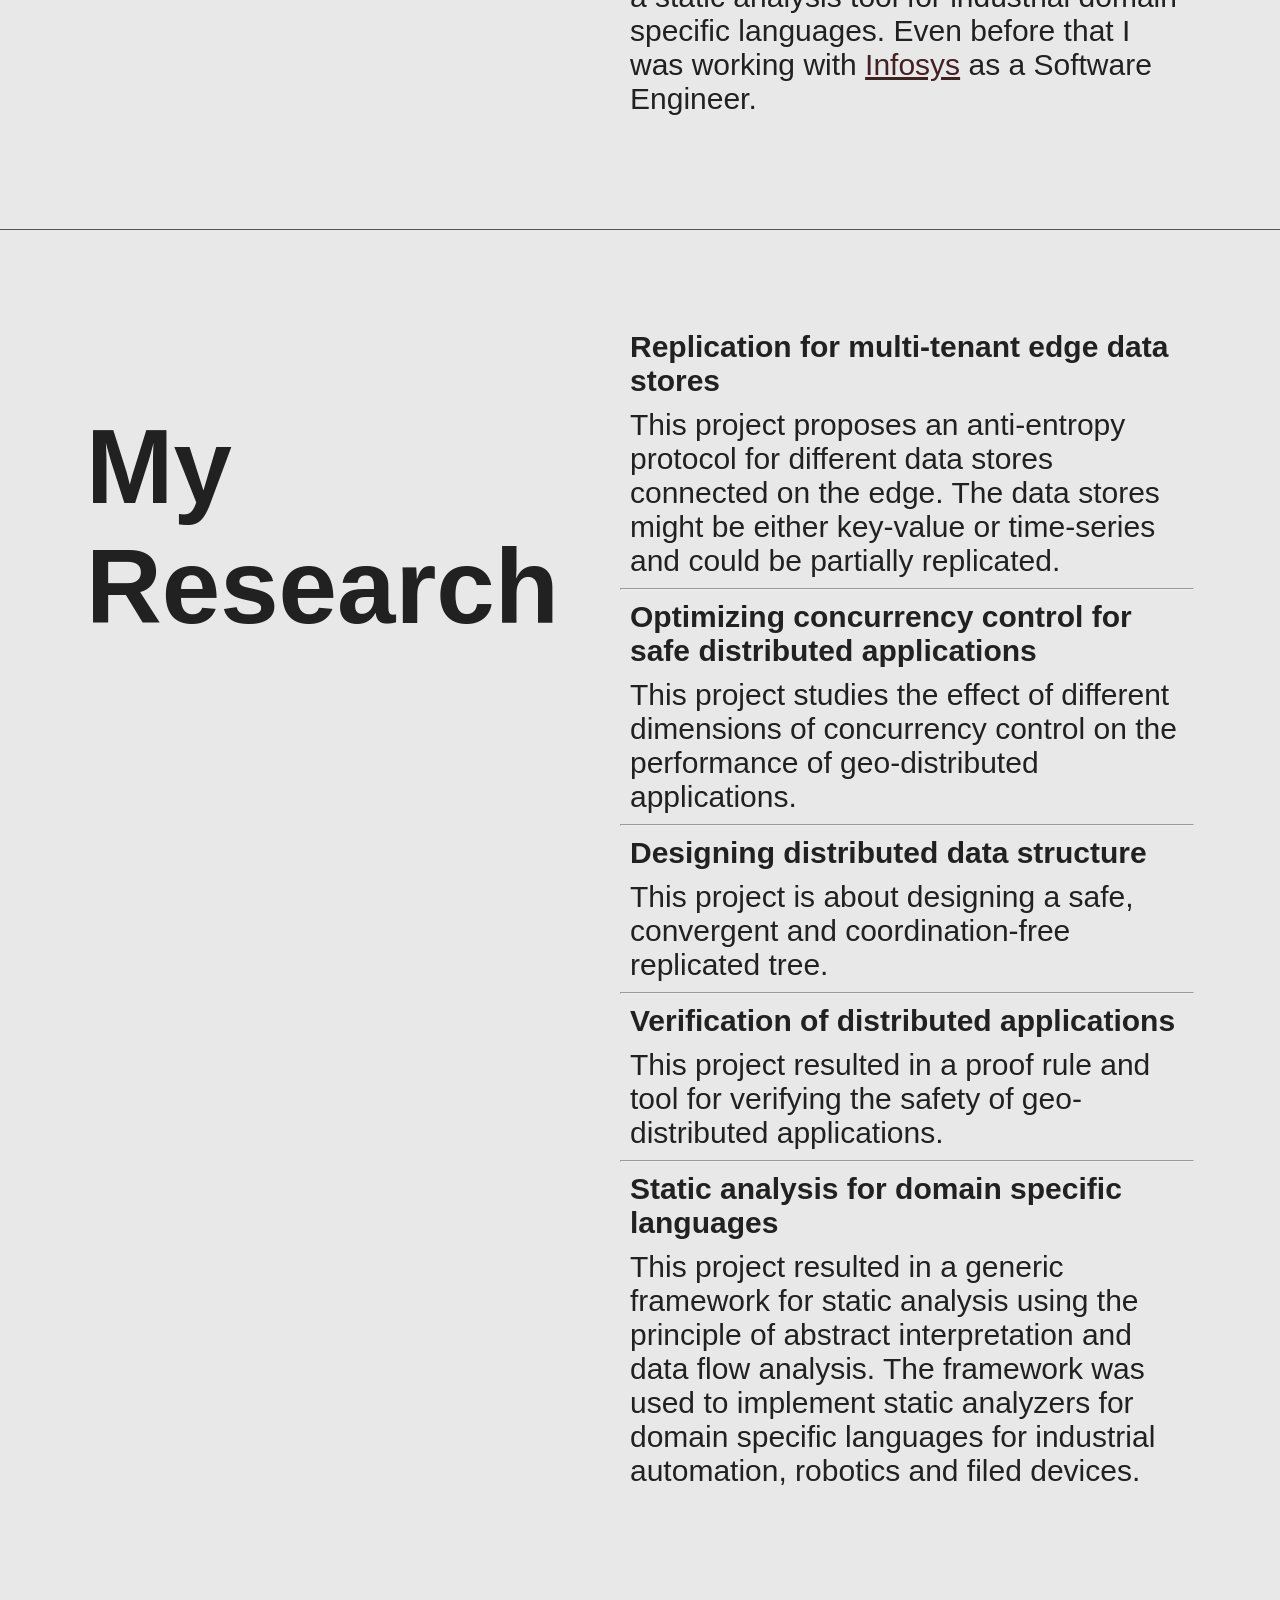
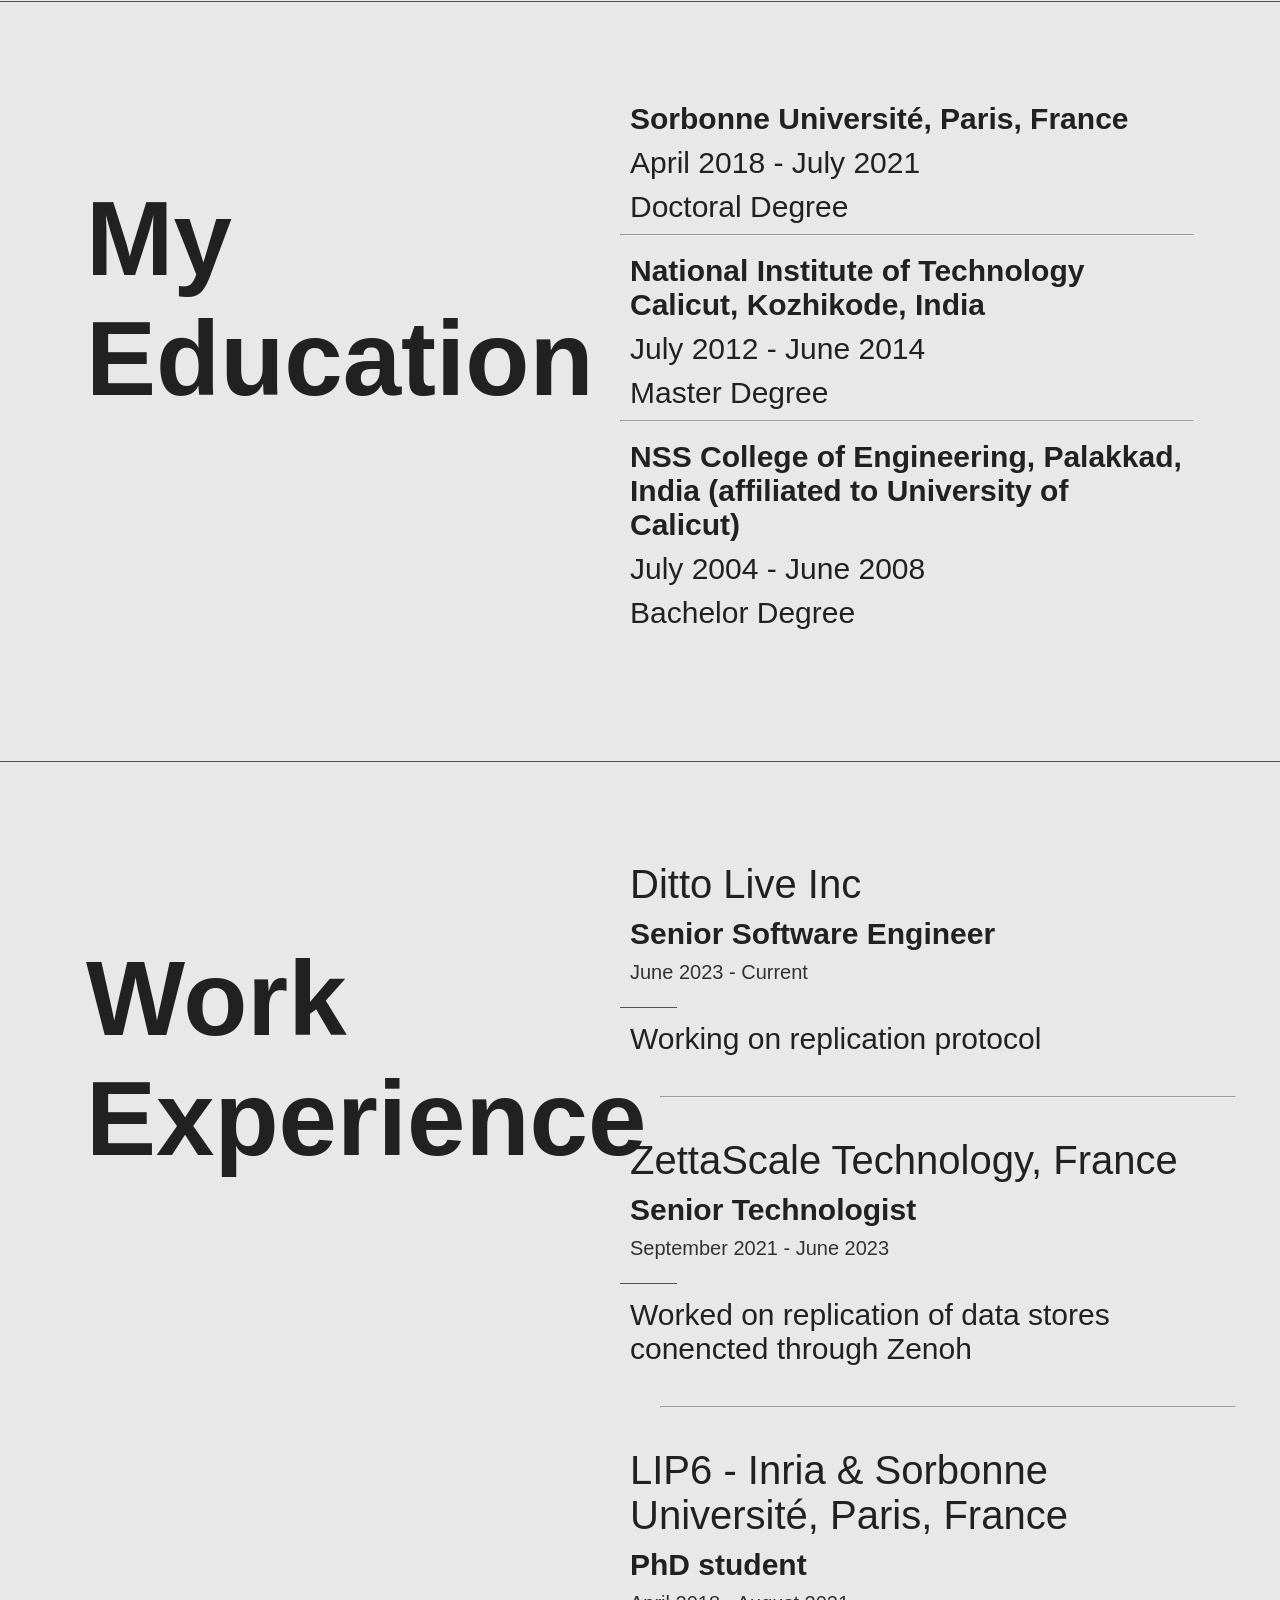
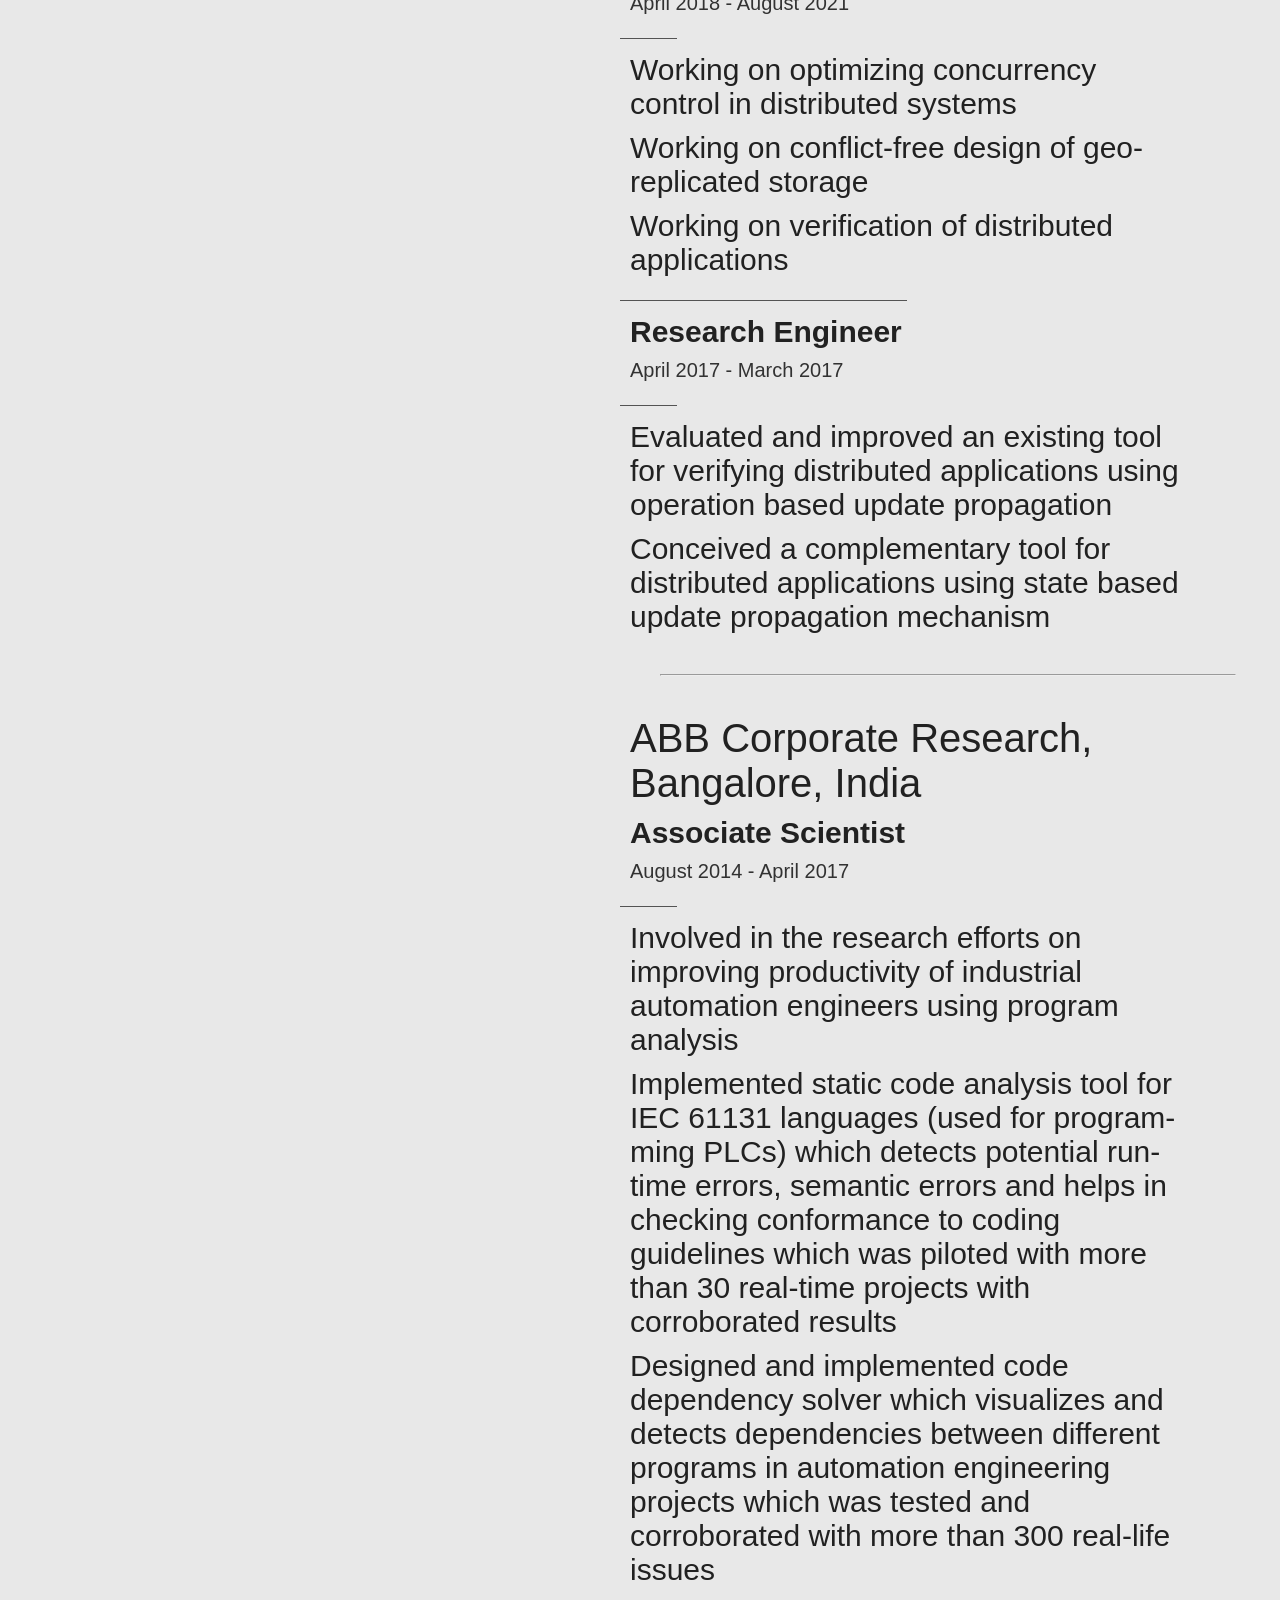
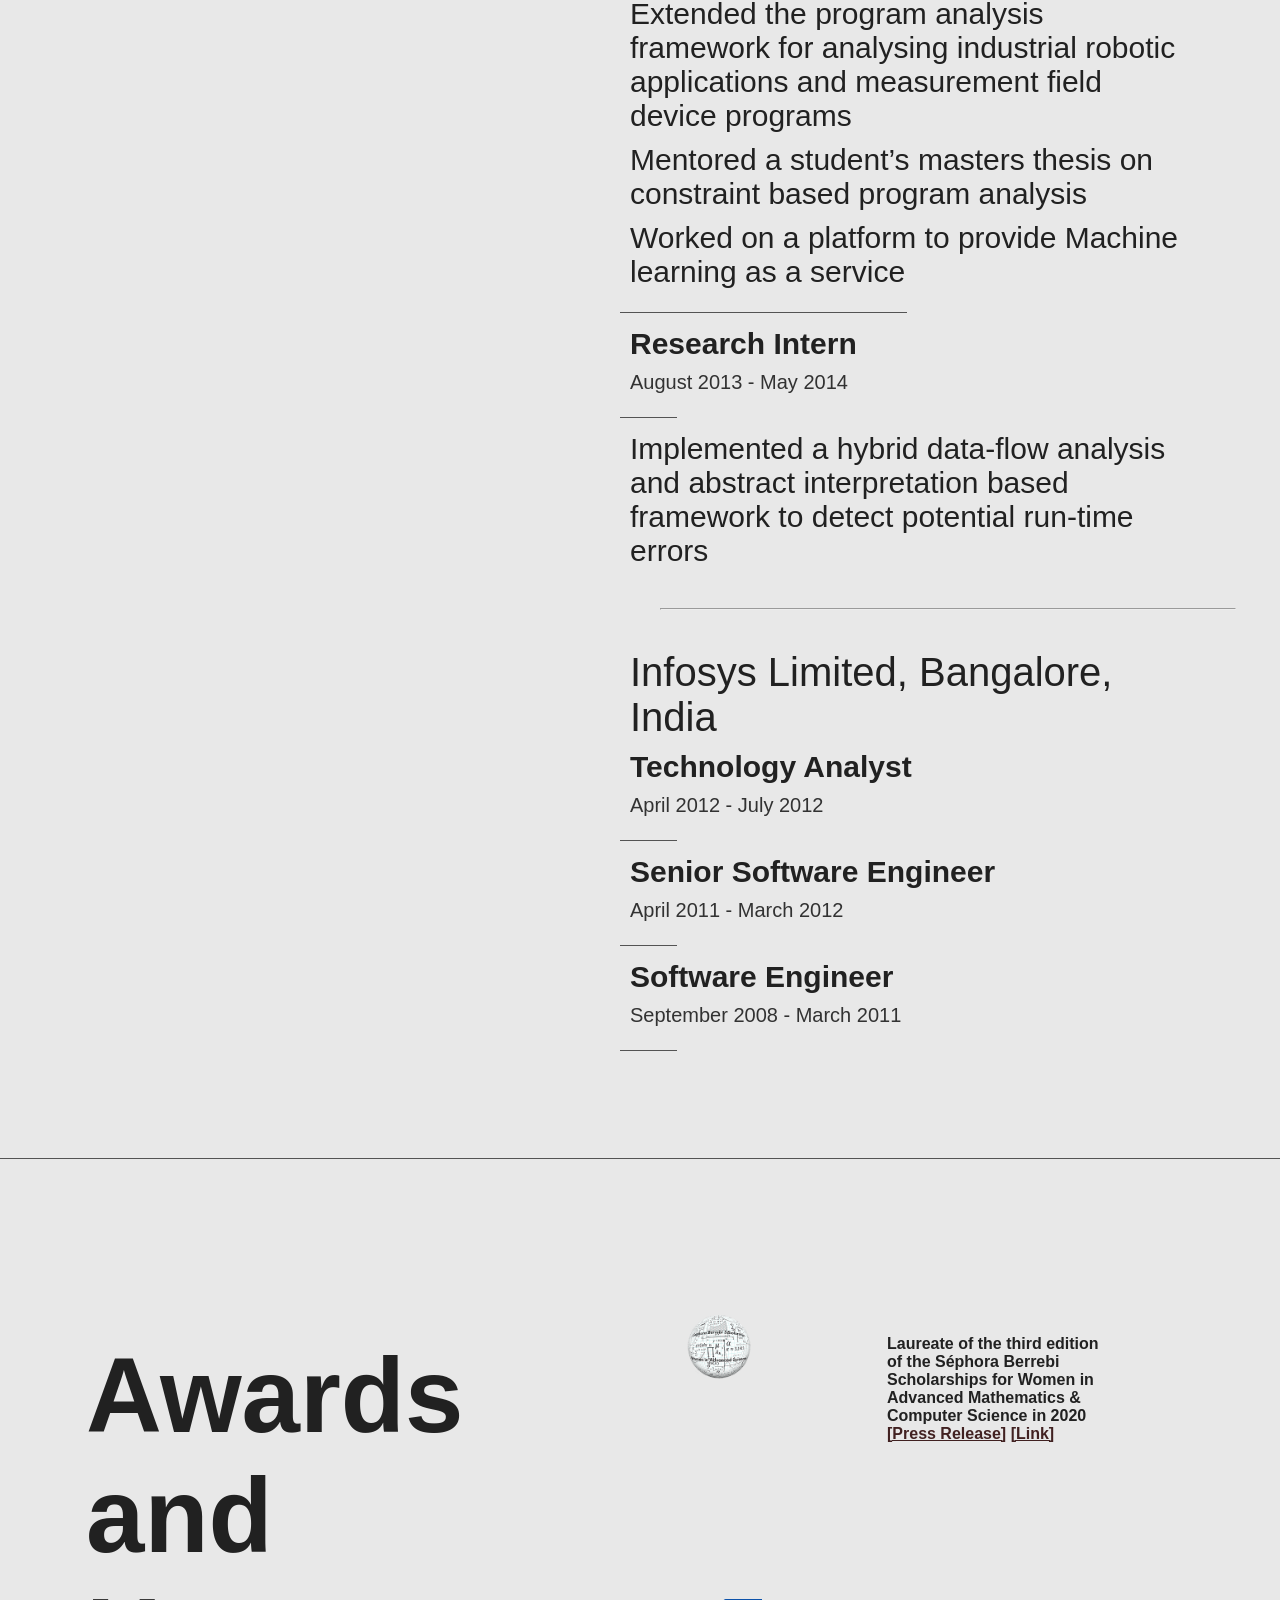
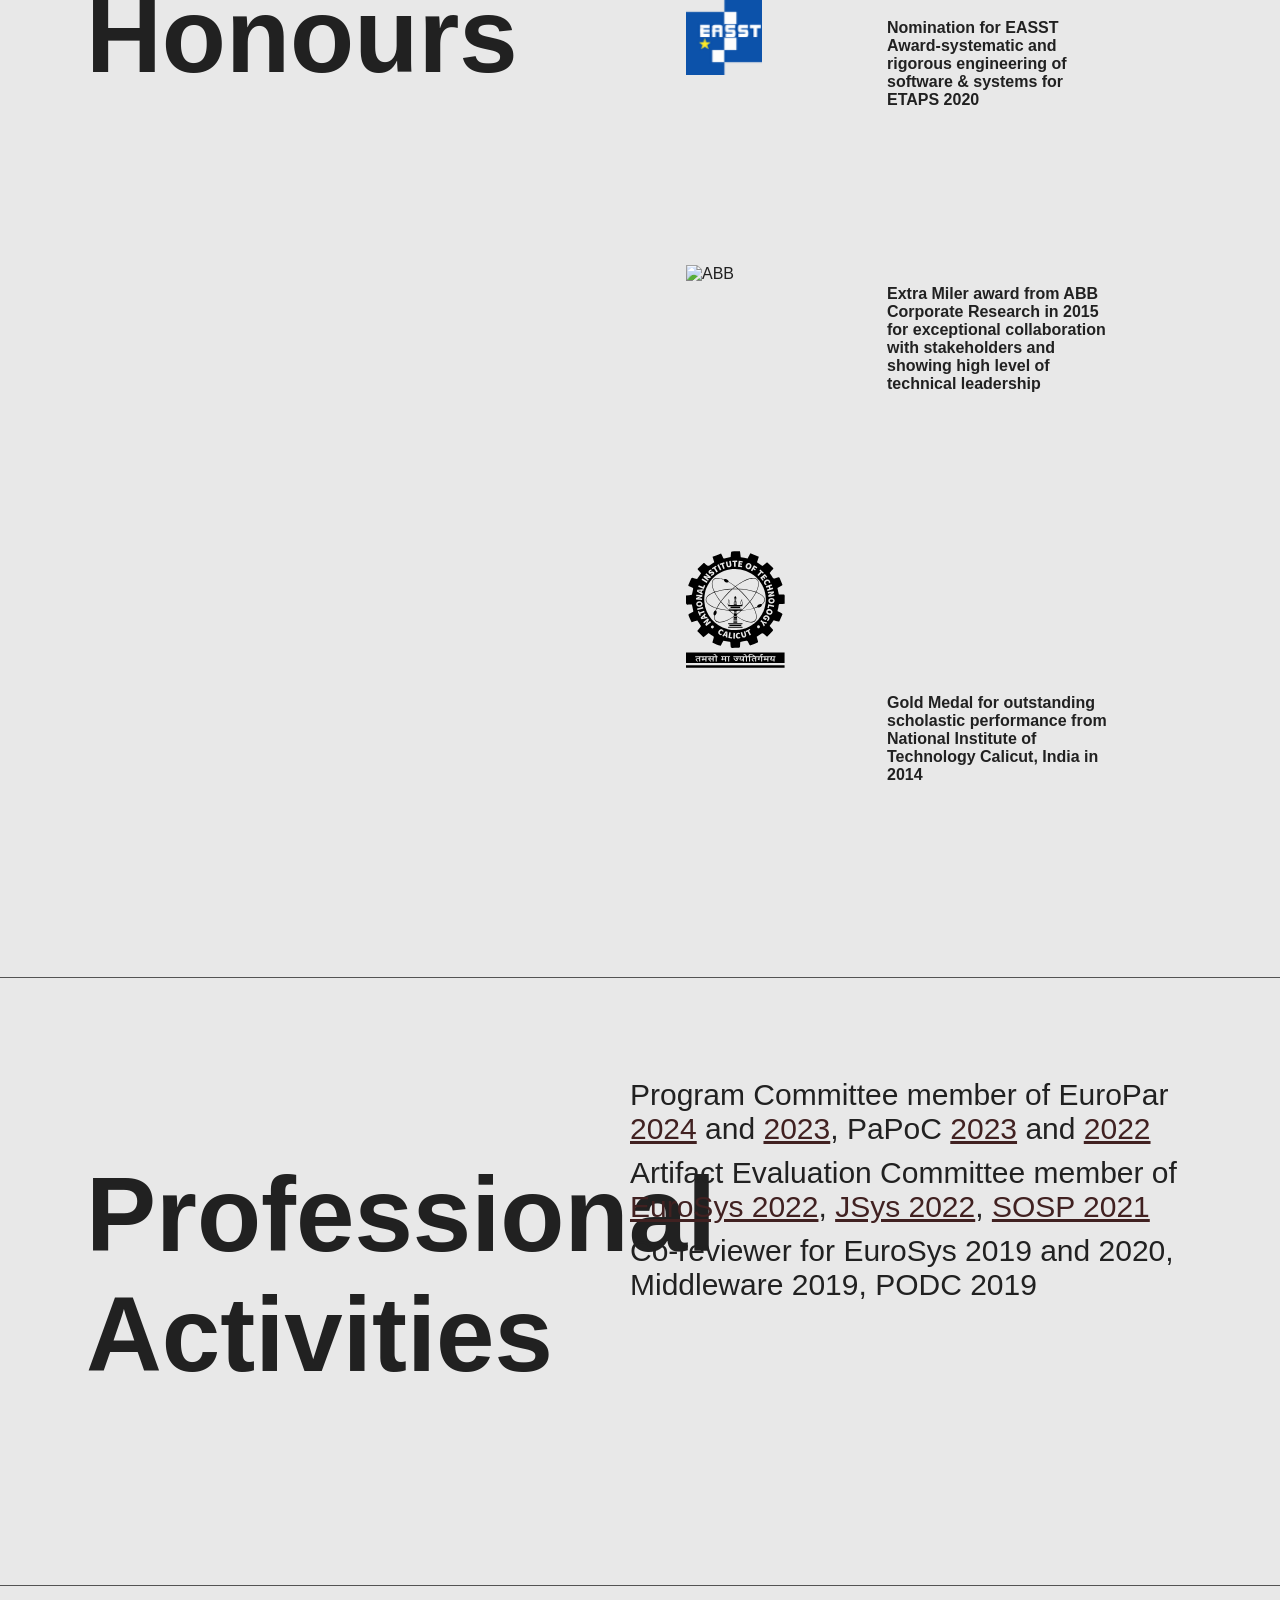
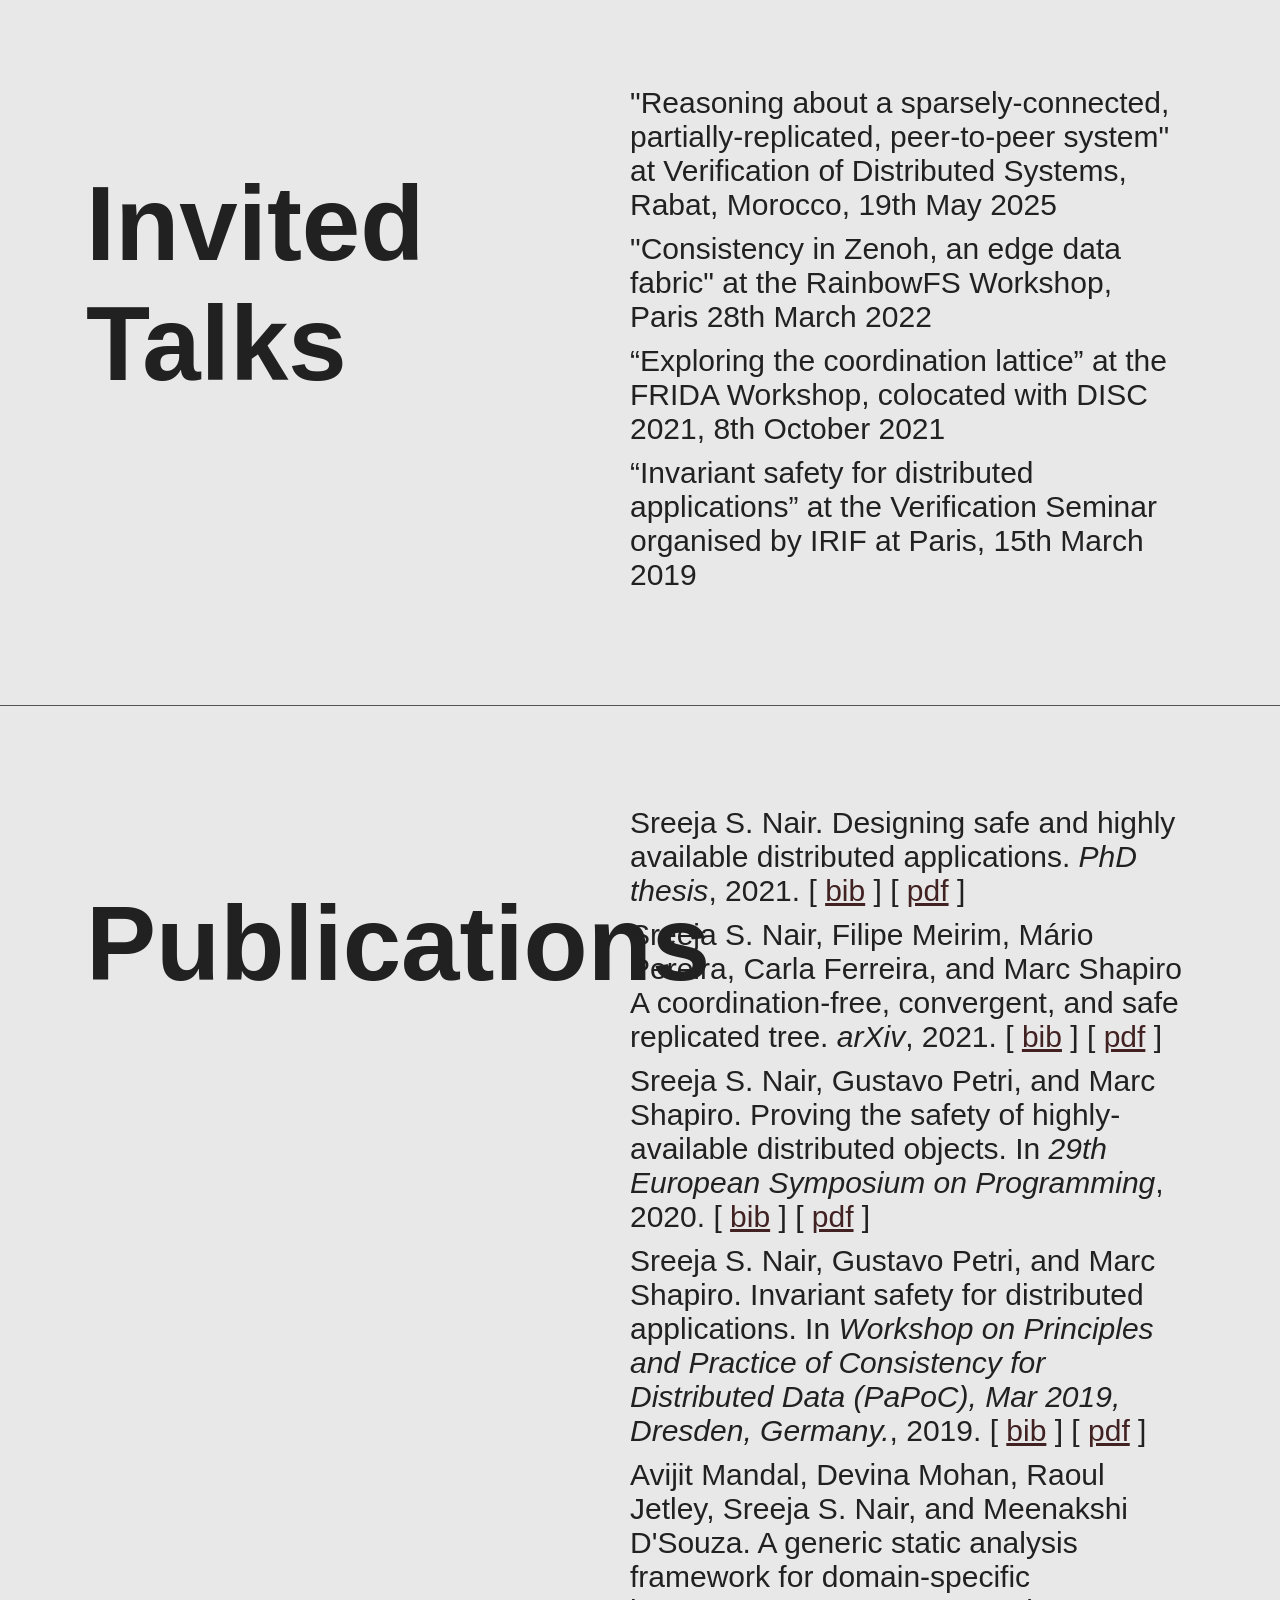
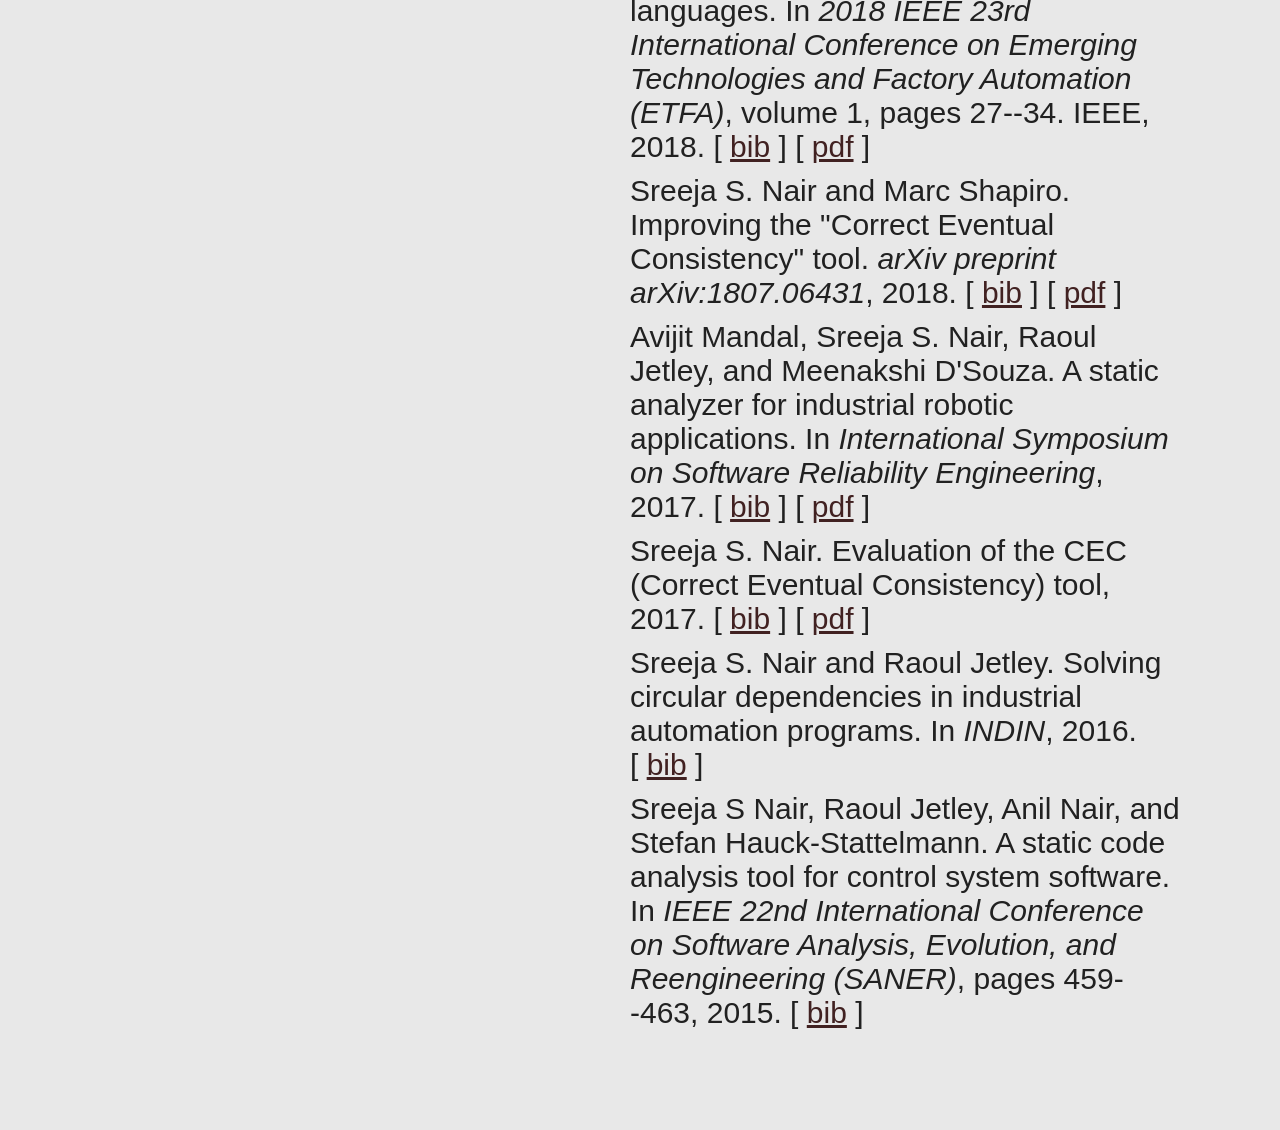
==== commit 800c4c2d: "change new website to main website" ====
--- a/index.html
+++ b/index.html
@@ -1,436 +1,476 @@
 <!DOCTYPE html>
 <html>
-    <head>
-        <!-- Global site tag (gtag.js) - Google Analytics -->
-<!--         <script async src="https://www.googletagmanager.com/gtag/js?id=UA-161802198-1"></script>
-        <script>
-         window.dataLayer = window.dataLayer || [];
-         function gtag(){dataLayer.push(arguments);}
-         gtag('js', new Date());
-
-         gtag('config', 'UA-161802198-1');
-        </script> -->
-        <title>Sreeja S. Nair</title>
-        <link rel="shortcut icon" type="image/x-icon" href="./assets/myAvatar.png">
-        <link rel="stylesheet" href="style.css" >
-        <!-- <title>Sreeja</title> -->
-        <meta charset="UTF-8">
-        <meta name="viewport" content="width=device-width, initial-scale=1">
-        <link rel="stylesheet" href="https://www.w3schools.com/w3css/4/w3.css">
-        <link rel='stylesheet' href='https://fonts.googleapis.com/css?family=Roboto'>
-        <link rel="stylesheet" href="https://cdnjs.cloudflare.com/ajax/libs/font-awesome/4.7.0/css/font-awesome.min.css">
-        <link rel="stylesheet" href="https://cdn.jsdelivr.net/gh/jpswalsh/academicons@1/css/academicons.min.css">
-        <style>
-         html,body,h1,h2,h3,h4,h5,h6 {font-family: "Roboto", sans-serif}
-         @media only screen and (min-width: 600px) {
-             div.sticky {
-                 position: -webkit-sticky; /* Safari */
-                 position: sticky;
-                 top: 0;
-             }
-         }
-         div.items {
-             padding-bottom: 11px;
-         }
-         div.section {
-             padding-bottom: 20px;
-         }
-         .contact {
-             padding-left: 10px;
-             padding-right: 10px;
-         }
-         a.link {
-             color: #673BB7;
-         }
-        </style>
-    </head>
-    <body class="w3-light-grey">
-
-        <!-- Page Container -->
-        <div class="w3-content w3-margin-top" style="max-width:1400px;">
-
-            <!-- The Grid -->
-            <div class="w3-row-padding">
-
-                <!-- Left Column -->
-
-                <div class="w3-col sticky hidden-sm-down" style="max-width:300px">
-
-                    <div class="w3-white w3-text-grey w3-card-4">
-                        <div class="w3-display-container">
-                            <img src="assets/sreeja-pic.png" style="width:100%" alt="Avatar">
-                            <div class="w3-display-bottomleft w3-container w3-text-white">
-                                <h2>Sreeja S. Nair</h2>
-                            </div>
-                        </div>
-                        <br>
-                        <div class="w3-container">
-                            <p><a href="#about_me"><i class="fa fa-smile-o fa-fw w3-margin-right w3-large w3-text-silver"></i>About me</a></p>
-                            <p><a href="#research"><i class="fa fa-flask fa-fw w3-margin-right w3-large w3-text-silver"></i>My Research</a></p>
-                            <p><a href="#education"><i class="fa fa-mortar-board fa-fw w3-margin-right w3-large w3-text-silver"></i>Education</a></p>
-                            <p><a href="#work_experience"><i class="fa fa-suitcase fa-fw w3-margin-right w3-large w3-text-silver"></i>Work Experience</a></p>
-                            <p><a href="#awards"><i class="fa fa-trophy fa-fw w3-margin-right w3-large w3-text-silver"></i>Awards and Honors</a></p>
-                            <p><a href="#activities"><i class="fa fa-certificate fa-fw w3-margin-right w3-large w3-text-silver"></i>Professional activities</a></p>
-                            <p><a href="#talks"><i class="fa fa fa-microphone fa-fw w3-margin-right w3-large w3-text-silver"></i>Invited Talks</a></p>
-                            <p><a href="#publications"><i class="fa fa-newspaper-o fa-fw w3-margin-right w3-large w3-text-silver"></i>Publications</a></p>
-                            <p><a href="#contact"><i class="fa fa-vcard fa-fw w3-margin-right w3-large w3-text-silver"></i>Contact</a></p>
-                            <!-- <p><i class="fa fa-phone fa-fw w3-margin-right w3-large w3-text-silver"></i>1224435534</p> -->
-                            <!-- <hr> -->
-
-                            <!-- <p class="w3-large"><b><i class="fa fa-asterisk fa-fw w3-margin-right w3-text-silver"></i>Skills</b></p>
-                                 <p>Adobe Photoshop</p>
-                                 <div class="w3-light-grey w3-round-xlarge w3-small">
-                                 <div class="w3-container w3-center w3-round-xlarge w3-silver" style="width:90%">90%</div>
-                                 </div>
-                                 <p>Photography</p>
-                                 <div class="w3-light-grey w3-round-xlarge w3-small">
-                                 <div class="w3-container w3-center w3-round-xlarge w3-silver" style="width:80%">
-                                 <div class="w3-center w3-text-white">80%</div>
-                                 </div>
-                                 </div>
-                                 <p>Illustrator</p>
-                                 <div class="w3-light-grey w3-round-xlarge w3-small">
-                                 <div class="w3-container w3-center w3-round-xlarge w3-silver" style="width:75%">75%</div>
-                                 </div>
-                                 <p>Media</p>
-                                 <div class="w3-light-grey w3-round-xlarge w3-small">
-                                 <div class="w3-container w3-center w3-round-xlarge w3-silver" style="width:50%">50%</div>
-                                 </div>
-                                 <br> -->
-
-                            <!-- <p class="w3-large w3-text-theme"><b><i class="fa fa-globe fa-fw w3-margin-right w3-text-silver"></i>Languages</b></p>
-                                 <p>English</p>
-                                 <div class="w3-light-grey w3-round-xlarge">
-                                 <div class="w3-round-xlarge w3-silver" style="height:24px;width:100%"></div>
-                                 </div>
-                                 <p>Spanish</p>
-                                 <div class="w3-light-grey w3-round-xlarge">
-                                 <div class="w3-round-xlarge w3-silver" style="height:24px;width:55%"></div>
-                                 </div>
-                                 <p>German</p>
-                                 <div class="w3-light-grey w3-round-xlarge">
-                                 <div class="w3-round-xlarge w3-silver" style="height:24px;width:25%"></div>
-                                 </div>
-                                 <br> -->
-                        </div>
-                    </div><br>
-
-                    <!-- End Left Column -->
-                </div>
-
-                <!-- Right Column -->
-                <div class="w3-rest">
-                    <div class="w3-container w3-card w3-white w3-margin-bottom section">
-                        <span id="about_me">
-                            <h2 class="w3-text-grey w3-padding-16"><i class="fa fa-smile-o fa-fw w3-margin-right w3-xxlarge w3-text-silver"></i>About Me</h2>
-                        </span>
-                        <div class="w3-container">
-                            <p>
-                            I am a Computer Science researcher, working on the intersection of programming languages and distributed systems. I am currently working with <a class="w3-text-silver" href="https://ditto.live/" target="_blank">Ditto Live Inc</a> on the replication protocol.
-                            <!-- , advised by <a class="w3-text-silver" href="https://pages.lip6.fr/Marc.Shapiro/" target="_blank">Marc Shapiro</a>. -->
-                            </p>
-                            <p>
-                                I did my PhD on <a class="w3-text-silver" href="https://tel.archives-ouvertes.fr/tel-03339393" target="_blank">Designing safe and highly available distributed applicaitons</a> at <a class="w3-text-silver" href="https://www.sorbonne-universite.fr/" target="_blank">Sorbonne Université</a> under the supervision of <a class="w3-text-silver" href="https://pages.lip6.fr/Marc.Shapiro/" target="_blank">Marc Shapiro</a>. I was associated with <a class="w3-text-silver" href="https://team.inria.fr/regal/" target="_blank">DELYS</a>, a joint group between <a class="w3-text-silver" href="https://www.lip6.fr/" target="_blank">LIP6</a> (the computer
-                                science laboratory), <a class="w3-text-silver" href="https://www.sorbonne-universite.fr/" target="_blank">Sorbonne Université</a> and <a class="w3-text-silver" href="https://www.inria.fr/" target="_blank">Inria</a> in Paris, France.
-                            </p>
-                            <p>
-                                I previously worked with <a class="w3-text-silver" href="https://www.zettascale.tech/" target="_blank">ZettaScale Technology</a> on an Eclipse Foundation project, <a class="w3-text-silver" href="https://zenoh.io/" target="_blank">Zenoh</a> developing an anti-entropy ptotocol.
-                                Before that, I worked with <a class="w3-text-silver" href="https://new.abb.com/about/technology/corporate-research-centers" target="_blank">ABB Corporate Research</a>, where I developed a static analysis tool for industrial domain specific languages.
-                                Even before that I was working with <a class="w3-text-silver" href="https://www.infosys.com/" target="_blank">Infosys</a> as a Software Engineer.
-                            </p>
-                        </div>
-                        <!-- <div class="w3-container">
-                             <a href="assets/SreejaSNair_CV.pdf">My CV</a>
-                             </div> -->
-                    </div>
-
-                    <div class="w3-container w3-card w3-white w3-margin-bottom section">
-                        <span id="research">
-                            <h2 class="w3-text-grey w3-padding-16"><i class="fa fa-flask fa-fw w3-margin-right w3-xxlarge w3-text-silver"></i>Research</h2>
-                        </span>
-                        <div class="w3-container">
-                            <h5 class="w3-opacity"><b>Replication for multi-tenant edge data stores</b></h5>
-                            <p>This project proposes an anti-entropy protocol for different data stores connected on the edge. The data stores might be either key-value or time-series and could be partially replicated.</p>
-                            <hr>
-                        </div>
-                        <div class="w3-container">
-                            <h5 class="w3-opacity"><b>Optimizing concurrency control for safe distributed applications</b></h5>
-                            <p>This project studies the effect of different dimensions of concurrency control on the performance of geo-distributed applications.</p>
-                            <hr>
-                        </div>
-                        <div class="w3-container">
-                            <h5 class="w3-opacity"><b>Designing distributed data structure</b></h5>
-                            <p>This project is about designing a safe, convergent and coordination-free replicated tree.</p>
-                            <hr>
-                        </div>
-                        <div class="w3-container">
-                            <h5 class="w3-opacity"><b>Verification of distributed applications</b></h5>
-                            <p>This project resulted in a proof rule and tool for verifying the safety of geo-distributed applications.</p>
-                            <hr>
-                        </div>
-                        <div class="w3-container">
-                            <h5 class="w3-opacity"><b>Static analysis for domain specific languages</b></h5>
-                            <p>This project resulted in a generic framework for static analysis using the principle of abstract interpretation and data flow analysis. The framework was used to implement static analyzers for domain specific languages for industrial automation, robotics and filed devices.</p>
-                        </div>
-                    </div>
-
-                    <div class="w3-container w3-card w3-white w3-margin-bottom">
-                        <span id="education">
-                            <h2 class="w3-text-grey w3-padding-16"><i class="fa fa-mortar-board fa-fw w3-margin-right w3-xxlarge w3-text-silver"></i>Education</h2>
-                        </span>
-                        <div class="w3-container">
-                            <h5 class="w3-opacity"><b>Sorbonne Université, Paris, France</b></h5>
-                            <div class="w3-text-silver"><i class="fa fa-calendar fa-fw w3-margin-right"></i>April 2018 - July 2021</div>
-                            <p>Doctoral Degree</p>
-                            <hr>
-                        </div>
-                        <div class="w3-container">
-                            <h5 class="w3-opacity"><b>National Institute of Technology Calicut, Kozhikode, India</b></h5>
-                            <h6 class="w3-text-silver"><i class="fa fa-calendar fa-fw w3-margin-right"></i>July 2012 - June 2014</h6>
-                            <p>Master Degree</p>
-                            <hr>
-                        </div>
-                        <div class="w3-container">
-                            <h5 class="w3-opacity"><b>NSS College of Engineering, Palakkad, India (affiliated to University of Calicut)</b></h5>
-                            <h6 class="w3-text-silver"><i class="fa fa-calendar fa-fw w3-margin-right"></i>July 2004 - June 2008</h6>
-                            <p>Bachelor Degree</p><br>
-                        </div>
-                    </div>
-
-                    <div class="w3-container w3-card w3-white w3-margin-bottom section">
-                        <span id="work_experience">
-                            <h2 class="w3-text-grey w3-padding-16"><i class="fa fa-suitcase fa-fw w3-margin-right w3-xxlarge w3-text-silver"></i>Work Experience</h2>
-                        </span>
-                        <div class="w3-container">
-                            <h5 class="w3-opacity">Ditto Live Inc</h5>
-                            <h5 class="w3-text-silver"><b>Senior Software Engineer</b></h5>
-                            <h6 class="w3-text-silver"><i class="fa fa-calendar fa-fw w3-margin-right"></i>June 2023 - <span class="w3-tag w3-silver w3-round">Current</span></h6>
-                            <p> Working on replication protocol</p>
-                        </div>
-                        <hr>
-                        <div class="w3-container">
-                            <h5 class="w3-opacity">ZettaScale Technology, France</h5>
-                            <h5 class="w3-text-silver"><b>Senior Technologist</b></h5>
-                            <h6 class="w3-text-silver"><i class="fa fa-calendar fa-fw w3-margin-right"></i>September 2021 - June 2023 </h6>
-                            <p> Worked on replication of data stores conencted through Zenoh</p>
-                        </div>
-                        <hr>
-                        <div class="w3-container">
-                            <h5 class="w3-opacity">LIP6 - Inria & Sorbonne Université, Paris, France</h5>
-                            <h5 class="w3-text-silver"><b>PhD student</b></h5>
-                            <h6 class="w3-text-silver"><i class="fa fa-calendar fa-fw w3-margin-right"></i>April 2018 - August 2021 </h6>
-                            <p> Working on optimizing concurrency control in distributed systems </p>
-                            <p> Working on conflict-free design of geo-replicated storage</p>
-                            <p> Working on verification of distributed applications</p>
-                            <h5 class="w3-text-silver"><b>Research Engineer</b></h5>
-                            <h6 class="w3-text-silver"><i class="fa fa-calendar fa-fw w3-margin-right"></i>April 2017 - March 2017</h6>
-                            <p>Evaluated and improved an existing tool for verifying distributed applications using operation based update propagation</p>
-                            <p>Conceived a complementary tool for distributed applications using state based update propagation mechanism</p>
-                        </div>
-                        <hr>
-                        <div class="w3-container">
-                            <h5 class="w3-opacity">ABB Corporate Research, Bangalore, India</h5>
-                            <h5 class="w3-text-silver"><b>Associate Scientist</b></h5>
-                            <h6 class="w3-text-silver"><i class="fa fa-calendar fa-fw w3-margin-right"></i>August 2014 - April 2017</h6>
-                            <p>Involved in the research efforts on improving productivity of industrial automation engineers using program analysis
-                                <li>Implemented static code analysis tool for IEC 61131 languages (used for program- ming PLCs) which detects potential run-time errors, semantic errors and helps in checking conformance to coding guidelines which was piloted with more than 30 real-time projects with corroborated results</li>
-                                <li>Designed and implemented code dependency solver which visualizes and detects dependencies between different programs in automation engineering projects which was tested and corroborated with more than 300 real-life issues</li>
-                                <li> Extended the program analysis framework for analysing industrial robotic applications and measurement field device programs</li>
-                            </p>
-                            <p>Mentored a student’s masters thesis on constraint based program analysis</p>
-                            <p>Worked on a platform to provide Machine learning as a service</p>
-                            <h5 class="w3-text-silver"><b>Research Intern</b></h5>
-                            <h6 class="w3-text-silver"><i class="fa fa-calendar fa-fw w3-margin-right"></i>August 2013 - May 2014</h6>
-                            <p>Implemented a hybrid data-flow analysis and abstract interpretation based framework to detect potential run-time errors</p>
-                        </div>
-                        <hr>
-                        <div class="w3-container">
-                            <h5 class="w3-opacity">Infosys Limited, Bangalore, India</h5>
-                            <h5 class="w3-text-silver"><b>Technology Analyst</b></h5>
-                            <h6 class="w3-text-silver"><i class="fa fa-calendar fa-fw w3-margin-right"></i>April 2012 - July 2012</h6>
-                            <!-- <p>Designed, developed and documented database for a portfolio of applications for British Telecom</p> -->
-                            <h5 class="w3-text-silver"><b>Senior Software Engineer</b></h5>
-                            <h6 class="w3-text-silver"><i class="fa fa-calendar fa-fw w3-margin-right"></i>April 2011 - March 2012</h6>
-                            <!-- <p>Integrated client’s billing system with a Geographical Information System</p> -->
-                            <!-- <p>Proposed and implemented a method for automated data validation</p> -->
-                            <h5 class="w3-text-silver"><b>Software Engineer</b></h5>
-                            <h6 class="w3-text-silver"><i class="fa fa-calendar fa-fw w3-margin-right"></i>September 2008 - March 2011</h6>
-                            <!-- <p>Developed and maintained tool for workforce optimization</p> -->
-                        </div>
-                    </div>
-
-                    <div class="w3-container w3-card w3-white w3-margin-bottom section">
-                        <span id="awards">
-                            <h2 class="w3-text-grey w3-padding-16"><i class="fa fa-trophy fa-fw w3-margin-right w3-xxlarge w3-text-silver"></i>Awards and honors</h2>
-                        </span>
-                        <div class="w3-container items">
-                            <div style="float:left; width: 55px;">
-                                <img src="assets/sephora.webp" style="width: 95%; padding-right: 10px;" alt="Sephora">
-                            </div>
-                            <div>
-                                <b>Laureate of the third edition of the Séphora Berrebi Scholarships for Women in Advanced Mathematics & Computer Science in 2020 <a href="assets/press_release_sephora.pdf">[Press Release]</a> <a href="https://www.sephoraberrebi.ai/thrid-edition-1" target="_blank">[Link]</a></b>
-                            </div>
-                        </div>
-                        <div class="w3-container items">
-                            <div style="float:left; width: 55px;">
-                                <img src="assets/easst.png" style="width: 95%; padding-right: 10px;" alt="EASST">
-                            </div>
-                            <div>
-                                <b>Nomination for EASST Award-systematic and rigorous engineering of software & systems for ETAPS 2020</b><br>
-                            </div>
-                        </div>
-                        <div class="w3-container items">
-                            <div style="float:left; width: 55px; height: 50px">
-                                <img src="https://upload.wikimedia.org/wikipedia/commons/0/00/ABB_logo.svg" style="width: 95%; padding-right: 10px;" alt="ABB">
-                            </div>
-                            <div>
-                                <b>Extra Miler award from ABB Corporate Research in 2015 for exceptional collaboration with stakeholders and showing high level of technical leadership</b><br>
-                            </div>
-                        </div>
-                        <div class="w3-container items">
-                            <div style="float:left; width: 55px; height: 50px">
-                                <img src="assets/nitc.svg" style="width: 95%; padding-right: 10px;" alt="NITC">
-                            </div>
-                            <div>
-                                <b>Gold Medal for outstanding scholastic performance from National Institute of Technology Calicut, India in 2014</b>
-                            </div>
-                        </div>
-                    </div>
-
-                    <div class="w3-container w3-card w3-white w3-margin-bottom section">
-                        <span id="activities">
-                            <h2 class="w3-text-grey w3-padding-16"><i class="fa fa-certificate fa-fw w3-margin-right w3-xxlarge w3-text-silver"></i>Professional activities</h2>
-                        </span>
-                        <div class="w3-container">
-                            <p>Program Committee member of EuroPar <a href="https://2024.euro-par.org/">2024</a> and <a href="https://2023.euro-par.org/">2023</a>, PaPoC <a href="https://papoc-workshop.github.io/2023/">2023</a> and <a href="https://papoc-workshop.github.io/2022/index.html">2022</a></p>
-                            <p>Artifact Evaluation Committee member of <a href="https://sysartifacts.github.io/eurosys2022/">EuroSys 2022</a>, <a href="https://www.jsys.org/">JSys 2022</a>, <a href="https://sysartifacts.github.io/sosp2021/">SOSP 2021</a></p>
-                            <p>Co-reviewer for EuroSys 2019 and 2020, Middleware 2019, PODC 2019</p>
-                            <b>Courses</b>
-                            <h6 class="w3-text-silver"><b>Deep Learning</b></h6>
-                            <li><a href="https://coursera.org/share/35973d3d39a9d0ba0794232bc85a3269" target="_blank">Neural Networks and Deep Learning</a></li>
-                            <li><a href="https://coursera.org/share/7d7381898d1515e1d35d13dc0382f5d6" target="_blank">Improving Deep Neural Networks: Hyperparameter tuning, Regularization and Optimization</a></li>
-                            <h6 class="w3-text-silver"><b>Reproducible Research</b></h6>
-                            <li><a href="assets/mooc-certi-reproducibleresearch.pdf" target="_blank">Recherche reproductible: principes méthodologiques pour une science transparente</a></li>
-                            <h6 class="w3-text-silver"><b>Entrepreneurship</b></h6>
-                            <li><a href="https://coursera.org/share/ba518302297606c6ee455db093d2e9e9" target="_blank">Entrepreneurship 1: Developing the Opportunity</a></li>
-                            <li><a href="https://coursera.org/share/d501188cfef71192dbbfa1e592979384" target="_blank">Entrepreneurship 2: Launching your Start-Up</a></li>
-                            <li><a href="https://coursera.org/share/e0a199ebc86f70ee310aa0369eac8b21" target="_blank">Entrepreneurship 3: Growth Strategies</a></li>
-                            <li><a href="https://coursera.org/share/d6be7371ba9418bf3cadb5ec5bc23092" target="_blank">Entrepreneurship 4: Financing and Profitability</a></li>
-                        </div>
-                    </div>
-
-                    <div class="w3-container w3-card w3-white w3-margin-bottom section">
-                        <span id="talks">
-                            <h2 class="w3-text-grey w3-padding-16"><i class="fa fa fa-microphone fa-fw w3-margin-right w3-xxlarge w3-text-silver"></i>Invited Talks</h2>
-                        </span>
-                        <div class="w3-container">
-                            <p>"Reasoning about a sparsely-connected, partially-replicated, peer-to-peer system" at Verification of Distributed Systems, Rabat, Morocco, 19th May 2025</p>
-                            <p>"Consistency in Zenoh, an edge data fabric" at the RainbowFS Workshop, Paris 28th March 2022</p>
-                            <p>“Exploring the coordination lattice” at the FRIDA Workshop, colocated with DISC 2021, 8th October 2021</p>
-                            <p>“Invariant safety for distributed applications” at the Verification Seminar organised by IRIF at Paris, 15th March 2019</p>
-                        </div>
-                    </div>
-
-                    <div class="w3-container w3-card w3-white w3-margin-bottom section">
-                        <span id="publications">
-                            <h2 class="w3-text-grey w3-padding-16"><i class="fa fa-newspaper-o fa-fw w3-margin-right w3-xxlarge w3-text-silver"></i>Publications</h2>
-                        </span>
-                        <div class="w3-container">
-                            <li>Sreeja&nbsp;S. Nair.
-                                Designing safe and highly available distributed applications.
-                                <em>PhD thesis</em>, 2021.
-                                [&nbsp;<a href="assets/pub_bib.html#nair:tel-03339393">bib</a>&nbsp;]
-                                [&nbsp;<a href="https://tel.archives-ouvertes.fr/tel-03339393", target="_blank">pdf</a>&nbsp;]
-                            </li>
-                            <li>Sreeja&nbsp;S. Nair, Filipe Meirim, Mário Pereira, Carla Ferreira, and Marc Shapiro
-                                A coordination-free, convergent, and safe replicated tree.
-                                <em>arXiv</em>, 2021.
-                                [&nbsp;<a href="assets/pub_bib.html#nair:hal-03150817">bib</a>&nbsp;]
-                                [&nbsp;<a href="https://hal.archives-ouvertes.fr/hal-03150817", target="_blank">pdf</a>&nbsp;]
-                            </li>
-                            <li>Sreeja&nbsp;S. Nair, Gustavo Petri, and Marc Shapiro.
-                                Proving the safety of highly-available distributed objects.
-                                In <em>29th European Symposium on Programming</em>, 2020.
-                                [&nbsp;<a href="assets/pub_bib.html#nair2020proving">bib</a>&nbsp;]
-                                [&nbsp;<a href="https://hal.archives-ouvertes.fr/hal-02424317/document", target="_blank">pdf</a>&nbsp;]
-                            </li>
-                            <li>Sreeja&nbsp;S. Nair, Gustavo Petri, and Marc Shapiro.
-                                Invariant safety for distributed applications.
-                                In <em>Workshop on Principles and Practice of Consistency for
-                                Distributed Data (PaPoC), Mar 2019, Dresden, Germany.</em>, 2019.
-                                [&nbsp;<a href="assets/pub_bib.html#nair2019invariant">bib</a>&nbsp;]
-                                [&nbsp;<a href="https://hal.inria.fr/hal-02052012/document", target="_blank">pdf</a>&nbsp;]
-                              </li>
-                            <li>Avijit Mandal, Devina Mohan, Raoul Jetley, Sreeja&nbsp;S. Nair, and Meenakshi D'Souza.
-                                A generic static analysis framework for domain-specific languages.
-                                In <em>2018 IEEE 23rd International Conference on Emerging
-                                Technologies and Factory Automation (ETFA)</em>, volume&nbsp;1, pages 27--34. IEEE,
-                                2018.
-                                [&nbsp;<a href="assets/pub_bib.html#mandal2018generic">bib</a>&nbsp;]
-                                [&nbsp;<a href="publications/etfa2018.pdf", target="_blank">pdf</a>&nbsp;]
-                              </li>
-                            <li>Sreeja&nbsp;S. Nair and Marc Shapiro.
-                                Improving the "Correct Eventual Consistency" tool.
-                                <em>arXiv preprint arXiv:1807.06431</em>, 2018.
-                                [&nbsp;<a href="assets/pub_bib.html#nair2018improving">bib</a>&nbsp;]
-                                [&nbsp;<a href="https://hal.inria.fr/hal-01832888/document", target="_blank">pdf</a>&nbsp;]
-                              </li>
-                            <li>Avijit Mandal, Sreeja&nbsp;S. Nair, Raoul Jetley, and Meenakshi D'Souza.
-                                A static analyzer for industrial robotic applications.
-                                In <em>International Symposium on Software Reliability Engineering</em>,
-                                2017.
-                                [&nbsp;<a href="assets/pub_bib.html#mandal2017static">bib</a>&nbsp;]
-                                [&nbsp;<a href="publications/issre2017.pdf", target="_blank">pdf</a>&nbsp;]
-                              </li>
-                            <li>Sreeja&nbsp;S. Nair.
-                                Evaluation of the CEC (Correct Eventual Consistency) tool, 2017.
-                                [&nbsp;<a href="assets/pub_bib.html#nair2017evaluation">bib</a>&nbsp;]
-                                [&nbsp;<a href="https://hal.inria.fr/hal-01628719v2/document", target="_blank">pdf</a>&nbsp;]
-                              </li>
-                            <li>Sreeja&nbsp;S. Nair and Raoul Jetley.
-                                Solving circular dependencies in industrial automation programs.
-                                In <em>INDIN</em>, 2016.
-                                [&nbsp;<a href="assets/pub_bib.html#nair2016solving">bib</a>&nbsp;]
-                                <!-- [&nbsp;<a href="", target="_blank">pdf</a>&nbsp;] -->
-                              </li>
-                            <li>Sreeja&nbsp;S Nair, Raoul Jetley, Anil Nair, and Stefan Hauck-Stattelmann.
-                                A static code analysis tool for control system software.
-                                In <em>IEEE 22nd International Conference on Software Analysis,
-                                Evolution, and Reengineering (SANER)</em>, pages 459--463, 2015.
-                                [&nbsp;<a href="assets/pub_bib.html#nair2015static">bib</a>&nbsp;]
-                                <!-- [&nbsp;<a href="", target="_blank">pdf</a>&nbsp;] -->
-                              </li>
-                        </div>
-                    </div>
-
-                    <div class="w3-container w3-card w3-white w3-margin-bottom section">
-                        <span id="contact">
-                            <h2 class="w3-text-grey w3-padding-16"><i class="fa fa-vcard fa-fw w3-margin-right w3-xxlarge w3-text-silver"></i>Contact</h2>
-                        </span>
-                        <div class="w3-container">
-                            <a href="mailto:sreeja.in@gmail.com"><i class="fa fa-envelope-o fa-2x contact"></i></a>
-                            <a href="https://www.linkedin.com/in/sreejasn" target="_blank"><i class="fa fa-linkedin w3-hover-opacity fa-2x contact"></i></a>
-                            <a href="https://scholar.google.com/citations?user=qmFAUpwAAAAJ&hl=en" target="_blank"><i class="ai ai-google-scholar w3-hover-opacity contact ai-2x"></i></a>
-                            <a href="https://twitter.com/sreejas" target="_blank"><i class="fa fa-twitter w3-hover-opacity fa-2x contact"></i></a>
-                            <a href="https://speakerdeck.com/sreeja" target="_blank"><img src="assets/speakerdeck.svg" style="width:4%; padding-bottom: 10px; padding-left: 5px; padding-right: 5px;" alt="Speaker deck"></a>
-                            <a href="https://github.com/sreeja" target="_blank"><i class="fa fa-github w3-hover-opacity fa-2x contact"></i></a>
-                            <a href="https://orcid.org/0000-0001-7834-8881" target="_blank"><i class="ai ai-orcid w3-hover-opacity contact ai-2x"></i></a>
-                            <!-- <a href="http://member.acm.org/~sreejanair2" target="_blank"><i class="ai ai-acm w3-hover-opacity contact ai-2x"></i></a> -->
-                        </div>
-                    </div>
-
-                    <!-- End Right Column -->
-                </div>
-
-                <!-- End Grid -->
-            </div>
-
-            <!-- End Page Container -->
-        </div>
-
-        <footer class="w3-container w3-center w3-margin-top">
-            <p>Powered by <a href="https://www.w3schools.com/w3css/default.asp" target="_blank">w3.css</a></p>
-        </footer>
-
-    </body>
+
+<head>
+	<meta name="viewport" content="width=device-width, initial-scale=1">
+	<link rel="stylesheet" href="style.css">
+	<title>Sreeja S. Nair's website</title>
+	<link rel="icon" type="image/x-icon" href="a.svg">
+</head>
+
+<body>
+	<div class="topnav" id="myTopnav">
+		<button class="icon activebutton" onclick="myFunction()">
+			<div class="menubtn">
+				&#8801;
+			</div>
+		</button>
+		<a href="#" class="name">
+			<button class="activebutton">
+				Go to top
+			</button class="activebutton">
+		</a>
+		<div class="links">
+			<button><a href="#about">About</a></button>
+			<button><a href="#research">Research</a></button>
+			<button><a href="#education">Education</a></button>
+			<button><a href="#experience">Work Experience</a></button>
+			<button><a href="#awards">Awards and Honours</a></button>
+			<button><a href="#activities">Professional Activities</a></button>
+			<button><a href="#talks">Invited Talks</a></button>
+			<button><a href="#publications">Publications</a></button>
+		</div>
+	</div>
+
+	<div class="box" id="first">
+		<div class="text left" id="name">
+			<h2>Sreeja S<p class="dot">.</p> Nair</h2>
+		</div>
+		<div class="glass right">
+			<img class="mejpeg right" src="assets/sreeja-pic.png">
+		</div>
+	</div>
+	<div class="line">
+	</div>
+	<div class="box" id="about">
+		<div class="text left">
+			<h2>About me</h2>
+		</div>
+		<div class="content right">
+			<p>
+				I am a Computer Science researcher, working on the intersection of programming languages
+				and distributed systems. I am currently working with <a class="a"
+					href="https://ditto.live/" target="_blank">Ditto Live Inc</a> on the replication
+				protocol.
+				<!-- , advised by <a class="a" href="https://pages.lip6.fr/Marc.Shapiro/" target="_blank">Marc Shapiro</a>. -->
+			</p>
+			<p>
+				I did my PhD on <a class="a" href="https://tel.archives-ouvertes.fr/tel-03339393"
+					target="_blank">Designing safe and highly available distributed applicaitons</a>
+				at <a class="a" href="https://www.sorbonne-universite.fr/" target="_blank">Sorbonne
+					Université</a> under the supervision of <a class="a"
+					href="https://pages.lip6.fr/Marc.Shapiro/" target="_blank">Marc Shapiro</a>. I
+				was associated with <a class="a" href="https://team.inria.fr/regal/"
+					target="_blank">DELYS</a>, a joint group between <a class="a"
+					href="https://www.lip6.fr/" target="_blank">LIP6</a> (the computer
+				science laboratory), <a class="a" href="https://www.sorbonne-universite.fr/"
+					target="_blank">Sorbonne Université</a> and <a class="a"
+					href="https://www.inria.fr/" target="_blank">Inria</a> in Paris, France.
+			</p>
+			<p>
+				I previously worked with <a class="a" href="https://www.zettascale.tech/"
+					target="_blank">ZettaScale Technology</a> on an Eclipse Foundation project, <a
+					class="a" href="https://zenoh.io/" target="_blank">Zenoh</a> developing an
+				anti-entropy ptotocol.
+				Before that, I worked with <a class="a"
+					href="https://new.abb.com/about/technology/corporate-research-centers"
+					target="_blank">ABB Corporate Research</a>, where I developed a static analysis
+				tool for industrial domain specific languages.
+				Even before that I was working with <a class="a" href="https://www.infosys.com/"
+					target="_blank">Infosys</a> as a Software Engineer.
+			</p>
+		</div>
+	</div>
+	<div class="line">
+	</div>
+	<div class="box" id="research">
+		<div class="text left">
+			<h2>My Research</h2>
+		</div>
+		<div class="content right">
+			<div class="w3-container">
+				<p><b>Replication for multi-tenant edge data stores</b></p>
+				<p>This project proposes an anti-entropy protocol for different data stores connected on
+					the edge. The data stores might be either key-value or time-series and could be
+					partially replicated.</p>
+				<hr>
+			</div>
+			<div class="w3-container">
+				<p class=""><b>Optimizing concurrency control for safe distributed
+						applications</b></p>
+				<p>This project studies the effect of different dimensions of concurrency control on the
+					performance of geo-distributed applications.</p>
+				<hr>
+			</div>
+			<div class="w3-container">
+				<p class=""><b>Designing distributed data structure</b></p>
+				<p>This project is about designing a safe, convergent and coordination-free replicated
+					tree.</p>
+				<hr>
+			</div>
+			<div class="w3-container">
+				<p class=""><b>Verification of distributed applications</b></p>
+				<p>This project resulted in a proof rule and tool for verifying the safety of
+					geo-distributed applications.</p>
+				<hr>
+			</div>
+			<div class="w3-container">
+				<p class=""><b>Static analysis for domain specific languages</b></p>
+				<p>This project resulted in a generic framework for static analysis using the principle
+					of abstract interpretation and data flow analysis. The framework was used to
+					implement static analyzers for domain specific languages for industrial
+					automation, robotics and filed devices.</p>
+			</div>
+		</div>
+	</div>
+	<div class="line">
+	</div>
+	<div class="box" id="education">
+		<div class="text left">
+			<h2>My Education</h2>
+		</div>
+		<div class="content right">
+			<div class="w3-container right">
+				<p class=""><b>Sorbonne Université, Paris, France</b></p>
+				<p>April 2018 - July 2021</p>
+				<p>Doctoral Degree</p>
+				<hr>
+			</div>
+			<div class="w3-container right">
+				<p class=""><b>National Institute of Technology Calicut, Kozhikode, India</b>
+				</p>
+				<p>July 2012 - June 2014</p>
+				<p>Master Degree</p>
+				<hr>
+			</div>
+			<div class="w3-container right">
+				<p class=""><b>NSS College of Engineering, Palakkad, India (affiliated to
+						University of Calicut)</b></p>
+				<p>July 2004 - June 2008</p>
+				<p>Bachelor Degree</p><br>
+			</div>
+		</div>
+	</div>
+	<div class="line">
+	</div>
+	<div class="box" id="experience">
+		<div class="text left">
+			<h2>Work Experience</h2>
+		</div>
+		<div class="content right">
+			<div class="w3-container">
+				<p class="w3-opacity">Ditto Live Inc</p>
+				<p><b>Senior Software Engineer</b></p>
+				<p class="w3-text-silver"><i class="fa fa-calendar fa-fw"></i>June 2023
+					- <span class="w3-tag w3-silver w3-round">Current</span></p>
+				<div class="line" style="width: 10%;"></div>
+				<p> Working on replication protocol</p>
+			</div>
+			<hr style="margin: 40px;" <div class="w3-container">
+			<p class="w3-opacity">ZettaScale Technology, France</p>
+			<p><b>Senior Technologist</b></p>
+			<p class="w3-text-silver"><i class="fa fa-calendar fa-fw"></i>September
+				2021 - June 2023 </p>
+			<div class="line" style="width: 10%;"></div>
+			<p> Worked on replication of data stores conencted through Zenoh</p>
+			<hr style="margin: 40px;" <div class="w3-container">
+			<p class="w3-opacity">LIP6 - Inria & Sorbonne Université, Paris, France</p>
+			<p><b>PhD student</b></p>
+			<p class="w3-text-silver"><i class="fa fa-calendar fa-fw"></i>April
+				2018 - August 2021 </p>
+			<div class="line" style="width: 10%;"></div>
+			<p> Working on optimizing concurrency control in distributed systems
+			</p>
+			<p> Working on conflict-free design of geo-replicated storage</p>
+			<p> Working on verification of distributed applications</p>
+			<div class="line" style="width: 50%;"></div>
+			<p><b>Research Engineer</b></p>
+			<p class="w3-text-silver"><i class="fa fa-calendar fa-fw"></i>April
+				2017 - March 2017</p>
+			<div class="line" style="width: 10%;"></div>
+			<p>Evaluated and improved an existing tool for verifying distributed
+				applications using
+				operation based update propagation</p>
+			<p>Conceived a complementary tool for distributed applications using
+				state based
+				update
+				propagation mechanism</p>
+			<hr style="margin: 40px;" <div class="w3-container">
+			<p class="w3-opacity">ABB Corporate Research, Bangalore, India</p>
+			<p><b>Associate Scientist</b></p>
+			<p class="w3-text-silver"><i class="fa fa-calendar fa-fw"></i>August
+				2014 - April 2017</p>
+			<div class="line" style="width: 10%;"></div>
+			<p>Involved in the research efforts on improving productivity of
+				industrial
+				automation
+				engineers using program analysis
+			<p>Implemented static code analysis tool for IEC 61131 languages
+				(used
+				for
+				program- ming PLCs) which detects potential run-time errors,
+				semantic
+				errors and helps in checking conformance to coding guidelines
+				which was
+				piloted with more than 30 real-time projects with corroborated
+				results
+			</p>
+			<p>Designed and implemented code dependency solver which visualizes
+				and
+				detects
+				dependencies between different programs in automation
+				engineering
+				projects which was tested and corroborated with more than 300
+				real-life
+				issues</p>
+			<p> Extended the program analysis framework for analysing industrial
+				robotic
+				applications and measurement field device programs</p>
+			</p>
+			<p>Mentored a student’s masters thesis on constraint based program
+				analysis</p>
+			<p>Worked on a platform to provide Machine learning as a service</p>
+			<div class="line" style="width: 50%;"></div>
+			<p><b>Research Intern</b></p>
+			<p class="w3-text-silver"><i class="fa fa-calendar fa-fw"></i>August
+				2013 - May 2014</p>
+			<div class="line" style="width: 10%;"></div>
+			<p>Implemented a hybrid data-flow analysis and abstract
+				interpretation based
+				framework
+				to detect potential run-time errors</p>
+			<hr style="margin: 40px;" <div class="w3-container">
+			<p class="w3-opacity">Infosys Limited, Bangalore, India</p>
+			<p><b>Technology Analyst</b></p>
+			<p class="w3-text-silver"><i class="fa fa-calendar fa-fw"></i>April
+				2012 - July 2012</p>
+			<div class="line" style="width: 10%;"></div>
+			<!-- <p>Designed, developed and documented database for a portfolio of applications for British Telecom</p> -->
+			<p><b>Senior Software Engineer</b></p>
+			<p class="w3-text-silver"><i class="fa fa-calendar fa-fw"></i>April
+				2011 - March 2012</p>
+			<div class="line" style="width: 10%;"></div>
+			<!-- <p>Integrated client’s billing system with a Geographical Information System</p> -->
+			<!-- <p>Proposed and implemented a method for automated data validation</p> -->
+			<p><b>Software Engineer</b></p>
+			<p class="w3-text-silver"><i class="fa fa-calendar fa-fw"></i>September
+				2008 - March 2011</p>
+			<div class="line" style="width: 10%;"></div>
+			<!-- <p>Developed and maintained tool for workforce optimization</p> -->
+		</div>
+	</div>
+	<div class="line">
+	</div>
+	<div class="box" id="awards">
+		<div class="text left">
+			<h2>Awards and Honours</h2>
+
+		</div>
+		<div class="content right">
+			<div class="box">
+				<div class="right">
+					<img src="assets/sephora.webp" style="width: 15%; padding-right: 10px;"
+						alt="Sephora">
+					<div class="right content">
+						<b>Laureate of the third edition of the Séphora Berrebi
+							Scholarships for
+							Women
+							in Advanced Mathematics & Computer Science in 2020 <a class="a"
+								href="assets/press_release_sephora.pdf">[Press
+								Release]</a> <a class="a"
+								href="https://www.sephoraberrebi.ai/thrid-edition-1"
+								target="_blank">[Link]</a></b>
+					</div>
+				</div>
+			</div>
+			<div class="box">
+				<div class="left">
+					<img src="assets/easst.png" style="width: 95%; padding-right: 10px;"
+						alt="EASST">
+				</div>
+				<div class="content right">
+					<b>Nomination for EASST Award-systematic and rigorous engineering of
+						software &
+						systems for ETAPS 2020</b><br>
+				</div>
+			</div>
+			<div class="box">
+				<div class="left">
+					<img src="https://upload.wikimedia.org/wikipedia/commons/0/00/ABB_logo.svg"
+						style="width: 1000%; padding-right: 10px;" alt="ABB">
+				</div>
+				<div class="content right">
+					<b>Extra Miler award from ABB Corporate Research in 2015 for exceptional
+						collaboration with stakeholders and showing high level of
+						technical
+						leadership</b><br>
+				</div>
+			</div>
+			<div class="box">
+				<div class="left">
+					<img src="assets/nitc.svg" style="width: 35%; padding-right: 10px;" alt="NITC">
+				</div>
+				<div class="content right">
+					<b>Gold Medal for outstanding scholastic performance from National
+						Institute of
+						Technology Calicut, India in 2014</b>
+				</div>
+			</div>
+		</div>
+	</div>
+	<div class="line">
+	</div>
+	<div class="box" id="activities">
+		<div class="left text">
+			<h2>Professional Activities</h2>
+		</div>
+		<div class="content right">
+			<p>Program Committee member of EuroPar <a class="a" href="https://2024.euro-par.org/">2024</a>
+				and <a class="a" href="https://2023.euro-par.org/">2023</a>, PaPoC <a class="a"
+					href="https://papoc-workshop.github.io/2023/">2023</a> and <a class="a"
+					href="https://papoc-workshop.github.io/2022/index.html">2022</a></p>
+			<p>Artifact Evaluation Committee member of <a class="a"
+					href="https://sysartifacts.github.io/eurosys2022/">EuroSys 2022</a>, <a
+					class="a" href="https://www.jsys.org/">JSys 2022</a>, <a class="a"
+					href="https://sysartifacts.github.io/sosp2021/">SOSP 2021</a></p>
+			<p>Co-reviewer for EuroSys 2019 and 2020, Middleware 2019, PODC 2019</p>
+			<!-- <hr> -->
+			<!-- <h2 style="text-decoration: underline; font-size: 30px;">Courses</h2> -->
+			<!-- <h6 class="w3-text-silver"><b>Deep Learning</b></h6> -->
+			<!-- <li><a class="a" href="https://coursera.org/share/35973d3d39a9d0ba0794232bc85a3269" -->
+			<!-- 		target="_blank">Neural Networks and Deep Learning</a></li> -->
+			<!-- <li><a class="a" href="https://coursera.org/share/7d7381898d1515e1d35d13dc0382f5d6" -->
+			<!-- 		target="_blank">Improving Deep Neural Networks: Hyperparameter tuning, -->
+			<!-- 		Regularization and Optimization</a></li> -->
+			<!-- <h6 class="w3-text-silver"><b>Reproducible Research</b></h6> -->
+			<!-- <li><a class="a" href="assets/mooc-certi-reproducibleresearch.pdf" target="_blank">Recherche -->
+			<!-- 		reproductible: principes méthodologiques pour une science -->
+			<!-- 		transparente</a></li> -->
+			<!-- <h6 class="w3-text-silver"><b>Entrepreneurship</b></h6> -->
+			<!-- <li><a class="a" href="https://coursera.org/share/ba518302297606c6ee455db093d2e9e9" -->
+			<!-- 		target="_blank">Entrepreneurship 1: Developing the Opportunity</a></li> -->
+			<!-- <li><a class="a" href="https://coursera.org/share/d501188cfef71192dbbfa1e592979384" -->
+			<!-- 		target="_blank">Entrepreneurship 2: Launching your Start-Up</a></li> -->
+			<!-- <li><a class="a" href="https://coursera.org/share/e0a199ebc86f70ee310aa0369eac8b21" -->
+			<!-- 		target="_blank">Entrepreneurship 3: Growth Strategies</a></li> -->
+			<!-- <li><a class="a" href="https://coursera.org/share/d6be7371ba9418bf3cadb5ec5bc23092" -->
+			<!-- 		target="_blank">Entrepreneurship 4: Financing and Profitability</a></li> -->
+		</div>
+	</div>
+	<div class="line">
+	</div>
+	<div class="box" id="talks">
+		<div class="text left">
+			<h2>Invited Talks</h2>
+		</div>
+		<div class="content right">
+			<p>
+			<p>"Reasoning about a sparsely-connected, partially-replicated, peer-to-peer
+				system" at
+				Verification of Distributed Systems, Rabat, Morocco, 19th May 2025</p>
+			</p>
+			<p>
+			<p>"Consistency in Zenoh, an edge data fabric" at the RainbowFS Workshop, Paris
+				28th
+				March 2022</p>
+			</p>
+			<p>
+			<p>“Exploring the coordination lattice” at the FRIDA Workshop, colocated with
+				DISC 2021,
+				8th October 2021</p>
+			</p>
+			<p>
+			<p>“Invariant safety for distributed applications” at the Verification Seminar
+				organised
+				by IRIF at Paris, 15th March 2019</p>
+			</p>
+		</div>
+	</div>
+
+	<div class="line">
+	</div>
+	<div class="box" id="publications">
+		<div class="text left">
+			<h2>Publications</h2>
+		</div>
+		<div class="content right">
+			<p>Sreeja&nbsp;S. Nair.
+				Designing safe and highly available distributed applications.
+				<em>PhD thesis</em>, 2021.
+				[&nbsp;<a class="a" href="assets/pub_bib.html#nair:tel-03339393">bib</a>&nbsp;]
+				[&nbsp;<a class="a" href="https://tel.archives-ouvertes.fr/tel-03339393" ,
+					target="_blank">pdf</a>&nbsp;]
+			</p>
+			<p>Sreeja&nbsp;S. Nair, Filipe Meirim, Mário Pereira, Carla Ferreira, and Marc Shapiro
+				A coordination-free, convergent, and safe replicated tree.
+				<em>arXiv</em>, 2021.
+				[&nbsp;<a class="a" href="assets/pub_bib.html#nair:hal-03150817">bib</a>&nbsp;]
+				[&nbsp;<a class="a" href="https://hal.archives-ouvertes.fr/hal-03150817" ,
+					target="_blank">pdf</a>&nbsp;]
+			</p>
+			<p>Sreeja&nbsp;S. Nair, Gustavo Petri, and Marc Shapiro.
+				Proving the safety of highly-available distributed objects.
+				In <em>29th European Symposium on Programming</em>, 2020.
+				[&nbsp;<a class="a" href="assets/pub_bib.html#nair2020proving">bib</a>&nbsp;]
+				[&nbsp;<a class="a" href="https://hal.archives-ouvertes.fr/hal-02424317/document" ,
+					target="_blank">pdf</a>&nbsp;]
+			</p>
+			<p>Sreeja&nbsp;S. Nair, Gustavo Petri, and Marc Shapiro.
+				Invariant safety for distributed applications.
+				In <em>Workshop on Principles and Practice of Consistency for
+					Distributed Data (PaPoC), Mar 2019, Dresden, Germany.</em>, 2019.
+				[&nbsp;<a class="a" href="assets/pub_bib.html#nair2019invariant">bib</a>&nbsp;]
+				[&nbsp;<a class="a" href="https://hal.inria.fr/hal-02052012/document" ,
+					target="_blank">pdf</a>&nbsp;]
+			</p>
+			<p>Avijit Mandal, Devina Mohan, Raoul Jetley, Sreeja&nbsp;S. Nair, and Meenakshi
+				D'Souza.
+				A generic static analysis framework for domain-specific languages.
+				In <em>2018 IEEE 23rd International Conference on Emerging
+					Technologies and Factory Automation (ETFA)</em>, volume&nbsp;1, pages
+				27--34.
+				IEEE,
+				2018.
+				[&nbsp;<a class="a" href="assets/pub_bib.html#mandal2018generic">bib</a>&nbsp;]
+				[&nbsp;<a class="a" href="publications/etfa2018.pdf" , target="_blank">pdf</a>&nbsp;]
+			</p>
+			<p>Sreeja&nbsp;S. Nair and Marc Shapiro.
+				Improving the "Correct Eventual Consistency" tool.
+				<em>arXiv preprint arXiv:1807.06431</em>, 2018.
+				[&nbsp;<a class="a" href="assets/pub_bib.html#nair2018improving">bib</a>&nbsp;]
+				[&nbsp;<a class="a" href="https://hal.inria.fr/hal-01832888/document" ,
+					target="_blank">pdf</a>&nbsp;]
+			</p>
+			<p>Avijit Mandal, Sreeja&nbsp;S. Nair, Raoul Jetley, and Meenakshi D'Souza.
+				A static analyzer for industrial robotic applications.
+				In <em>International Symposium on Software Reliability Engineering</em>,
+				2017.
+				[&nbsp;<a class="a" href="assets/pub_bib.html#mandal2017static">bib</a>&nbsp;]
+				[&nbsp;<a class="a" href="publications/issre2017.pdf" , target="_blank">pdf</a>&nbsp;]
+			</p>
+			<p>Sreeja&nbsp;S. Nair.
+				Evaluation of the CEC (Correct Eventual Consistency) tool, 2017.
+				[&nbsp;<a class="a" href="assets/pub_bib.html#nair2017evaluation">bib</a>&nbsp;]
+				[&nbsp;<a class="a" href="https://hal.inria.fr/hal-01628719v2/document" ,
+					target="_blank">pdf</a>&nbsp;]
+			</p>
+			<p>Sreeja&nbsp;S. Nair and Raoul Jetley.
+				Solving circular dependencies in industrial automation programs.
+				In <em>INDIN</em>, 2016.
+				[&nbsp;<a class="a" href="assets/pub_bib.html#nair2016solving">bib</a>&nbsp;]
+				<!-- [&nbsp;<a class="a" href="", target="_blank">pdf</a>&nbsp;] -->
+			</p>
+			<p>Sreeja&nbsp;S Nair, Raoul Jetley, Anil Nair, and Stefan Hauck-Stattelmann.
+				A static code analysis tool for control system software.
+				In <em>IEEE 22nd International Conference on Software Analysis,
+					Evolution, and Reengineering (SANER)</em>, pages 459--463, 2015.
+				[&nbsp;<a class="a" href="assets/pub_bib.html#nair2015static">bib</a>&nbsp;]
+				<!-- [&nbsp;<a class="a" href="", target="_blank">pdf</a>&nbsp;] -->
+			</p>
+		</div>
+	</div>
+	<script src="script.js">
+	</script>
+</body>
+
 </html>
--- a/style.css
+++ b/style.css
@@ -0,0 +1,496 @@
+/* Theme Switch */
+/* The switch - the box around the slider */
+.switch {
+	font-size: 17px;
+	position: relative;
+	display: inline-block;
+	width: 4em;
+	height: 2.5em;
+	border-radius: 30px;
+	box-shadow: 0 0 10px rgba(0, 0, 0, 0.1);
+}
+
+/* Hide default HTML checkbox */
+.switch input {
+	opacity: 0;
+	width: 0;
+	height: 0;
+}
+
+/* The slider */
+.slider {
+	position: absolute;
+	cursor: pointer;
+	top: 0;
+	left: 0;
+	right: 0;
+	bottom: 0;
+	background-color: #2a2a2a;
+	transition: 0.4s;
+	border-radius: 30px;
+	overflow: hidden;
+}
+
+.slider:before {
+	position: absolute;
+	content: "";
+	height: 1.2em;
+	width: 1.2em;
+	border-radius: 20px;
+	left: 0.5em;
+	bottom: 0.5em;
+	transition: 0.4s;
+	transition-timing-function: cubic-bezier(0.81, -0.04, 0.38, 1.5);
+	box-shadow: inset 8px -4px 0px 0px #fff;
+}
+
+.switch input:checked+.slider {
+	background-color: #00a6ff;
+}
+
+.switch input:checked+.slider:before {
+	transform: translateX(1.8em);
+	box-shadow: inset 15px -4px 0px 15px #ffcf48;
+}
+
+.star {
+	background-color: #fff;
+	border-radius: 50%;
+	position: absolute;
+	width: 5px;
+	transition: all 0.4s;
+	height: 5px;
+}
+
+.star_1 {
+	left: 2.5em;
+	top: 0.5em;
+}
+
+.star_2 {
+	left: 2.2em;
+	top: 1.2em;
+}
+
+.star_3 {
+	left: 3em;
+	top: 0.9em;
+}
+
+.switch input:checked~.slider .star {
+	opacity: 0;
+}
+
+.cloud {
+	width: 3.5em;
+	position: absolute;
+	bottom: -1.4em;
+	left: -1.1em;
+	opacity: 0;
+	transition: all 0.4s;
+}
+
+.switch input:checked~.slider .cloud {
+	opacity: 1;
+}
+
+
+
+div {
+	display: inline-block;
+}
+
+#first {
+	/*border-radius: 20px;*/
+	/*/*background: rgba(255, 255, 255, 0.15);*/
+	/*/*backdrop-filter: blur(2px) saturate(180%);*/
+	/*border-radius: 2rem;*/
+	/*box-shadow: 0 8px 32px rgba(31, 38, 135, 0.2), */
+	/*	inset 0 4px 20px rgba(255, 255, 255, 0.3);*/
+	margin-top: 10px;
+}
+
+html {
+	scroll-behavior: smooth;
+}
+
+body {
+	margin: 0;
+	background-color: #e8e8e8;
+	/*background: white;*/
+	color: #212121;
+	font-family: "Arial", sans-serif;
+	font-optical-sizing: auto;
+	font-weight: normal;
+	font-style: normal;
+}
+
+p,
+li {
+	margin: 10px;
+	font-size: 30px;
+}
+
+#name {
+	width: 40%;
+	text-align: center;
+}
+
+.topnav {
+	background: rgba(232, 232, 232, 0.7);
+	width: 100%;
+	backdrop-filter: blur(50px) saturate(20%);
+	position: sticky;
+	top: 0;
+	overflow: hidden;
+}
+
+.blinker {
+	font-size: 100px;
+	display: inline-block;
+	animation: blink 0.7s step-start infinite;
+}
+
+.dot {
+	font-size: 100px;
+	display: inline-block;
+}
+
+@keyframes blink {
+	50% {
+		opacity: 0;
+	}
+}
+
+a.a {
+	color: #412121;
+}
+
+a.a:hover,
+a.a:focus {
+	background-size: 0 0.1em, 100% 0.1em;
+}
+
+.topnav a {
+	z-index: 10;
+	float: left;
+	margin: 5px;
+	display: block;
+	color: #a8a8a8;
+	text-align: center;
+	transition: 0.2s color;
+	/*padding: 14px 16px;*/
+	text-decoration: none !important;
+	/*font-size: 17px;*/
+}
+
+.box {
+	padding: 66px;
+}
+
+.line {
+	/*margin: 10px;*/
+	border-bottom: 1px solid #535353;
+	width: 100%;
+}
+
+.mejpeg {
+	background: url("me.jpeg");
+	background-size: cover;
+	z-index: 2;
+	/*height: auto;*/
+	width: 100%;
+	border-radius: 20px;
+}
+
+.glass {
+	padding: 20px;
+	/*text-align: justify;*/
+	/*margin: auto;*/
+	z-index: -1;
+	width: 50%;
+	border-radius: 20px;
+	/*/*background: rgba(255, 255, 255, 0.15);*/
+	/*/*backdrop-filter: blur(2px) saturate(180%);*/
+	border-radius: 2rem;
+	box-shadow: 0 8px 32px rgba(31, 38, 135, 0.2),
+		inset 0 4px 20px rgba(255, 255, 255, 0.3);
+	margin-left: 10px;
+	margin-right: 10px;
+}
+
+.right {
+	float: right;
+}
+
+.text {
+	width: 40%;
+	padding: 20px;
+	text-align: left;
+	/*margin-left: 20px;*/
+	font-size: 70px;
+}
+
+.w3-text-silver {
+	font-size: 20px;
+	color: #323232;
+}
+
+.content {
+	width: 50%;
+	padding: 20px;
+	/*text-align: justify;*/
+	margin: auto;
+	z-index: -1;
+	/*height: 500px;*/
+}
+
+.left {
+	float: left;
+}
+
+.topnav a:hover {
+	/*background-color: #ddd;*/
+	color: #212121;
+}
+
+.dark-mode {
+	background-color: #212121;
+	color: #e8e8e8;
+
+	.topnav a:hover {
+		color: #e8e8e8;
+	}
+}
+
+.topnav a.active {
+	/*background-color: #04AA6D;*/
+	/*border-radius: 20px;*/
+	float: right;
+	/*color: white;*/
+}
+
+.topnav a.name {
+	font-family: Chomsky;
+}
+
+.topnav .icon {
+	display: none !important;
+}
+
+.links {
+	margin: auto;
+	max-width: 80%;
+	overflow: auto;
+	white-space: nowrap;
+	display: inline-block;
+}
+
+.w3-opacity {
+	font-size: 40px;
+}
+
+.w3-container {
+	width: 100%;
+	display: block;
+}
+
+@media screen and (max-width: 1200px) {
+	.awardimg {
+		display: none;
+	}
+
+	.blinker {
+		display: none;
+	}
+
+	.topnav a {
+		display: none;
+	}
+
+	.topnav .icon {
+		float: left;
+		margin: 5px;
+		display: block !important;
+	}
+
+	.box {
+		padding-top: 4px;
+		padding-left: 4px;
+		padding-right: 4px;
+		padding-bottom: 0;
+	}
+
+	.text {
+		font-size: 40px;
+		width: 100%;
+		text-align: left;
+		padding: 5px;
+	}
+
+	.content {
+		padding: 2px;
+		width: auto;
+	}
+
+	.right {
+		float: left;
+	}
+
+	#name {
+		width: 100%;
+		text-align: center;
+	}
+
+	.glass {
+		width: auto;
+	}
+
+	#first {
+		padding: 2px !important;
+	}
+}
+
+@media screen and (max-width: 1200px) {
+	.topnav.responsive {
+		position: fixed;
+		height: 100%;
+		width: 100%;
+		padding: 20px;
+
+		.icon {
+			float: left;
+		}
+
+		.menubtn {
+			visibility: hidden;
+			/* hides the main element’s content */
+			display: inline-block;
+			/* or block/inline — needed to render :after */
+			width: 1em;
+			/* optional, depends on layout */
+			height: 1em;
+			position: relative;
+			/* if you want to position :after */
+		}
+
+		.menubtn:after {
+			visibility: visible;
+			/* ensures :after is visible */
+			content: "\2715";
+			/* the ❌ character */
+			display: block;
+			/* or inline/block/inline-block based on need */
+			position: absolute;
+			/* optional for positioning */
+			top: 0;
+			left: 0;
+		}
+
+		button {
+			display: block;
+		}
+
+		.activebutton {
+			display: block;
+		}
+
+		.theme {
+			display: block;
+		}
+	}
+
+	/*.topnav.responsive .icon {*/
+	/*	position: absolute;*/
+	/*	font-size: 20px;*/
+	/*	right: 0;*/
+	/*	top: 0;*/
+	/*}*/
+	.topnav.responsive a {
+		float: none;
+		display: inline-block;
+		text-align: left;
+	}
+}
+
+.activebutton {
+	--primary-color: #412121;
+	--secondary-color: #fff;
+	--hover-color: #000021;
+	--arrow-width: 10px;
+	--arrow-stroke: 2px;
+	box-sizing: border-box;
+	border: 0;
+	border-radius: 20px;
+	color: var(--secondary-color);
+	padding: 1em 1.8em;
+	background: var(--primary-color);
+	display: flex !important;
+	transition: 0.2s background;
+	align-items: center;
+	gap: 0.6em;
+	color: white;
+	font-weight: bold;
+}
+
+.activebutton .arrow-wrapper {
+	display: flex;
+	justify-content: center;
+	align-items: center;
+}
+
+.activebutton .arrow {
+	margin-top: 1px;
+	width: var(--arrow-width);
+	height: var(--arrow-stroke);
+	position: relative;
+	transition: 0.2s;
+}
+
+.activebutton {
+	background: var(--primary-color);
+}
+
+.activebutton .arrow::before {
+	content: "";
+	box-sizing: border-box;
+	position: absolute;
+	border: 1px solid var(--primary-color);
+	border-width: 0 var(--arrow-stroke) var(--arrow-stroke) 0;
+	/*background: #fff;*/
+	display: inline-block;
+	top: -3px;
+	right: 3px;
+	transition: 0.2s;
+	padding: 3px;
+	transform: rotate(-45deg);
+}
+
+.activebutton:hover {
+	background-color: var(--hover-color);
+}
+
+.arrow {
+	background: var(--primary-color) !important;
+}
+
+.activebutton:hover .arrow:before {
+	right: 0;
+}
+
+button {
+	--primary-color: #412121;
+	--secondary-color: #fff;
+	--hover-color: #111;
+	--arrow-width: 10px;
+	--arrow-stroke: 2px;
+	box-sizing: border-box;
+	border: 0;
+	border-radius: 20px;
+	padding: 1em 1.8em;
+	background: none;
+	transition: 0.2s color;
+	align-items: center;
+	gap: 0.6em;
+	font-weight: bold;
+}
